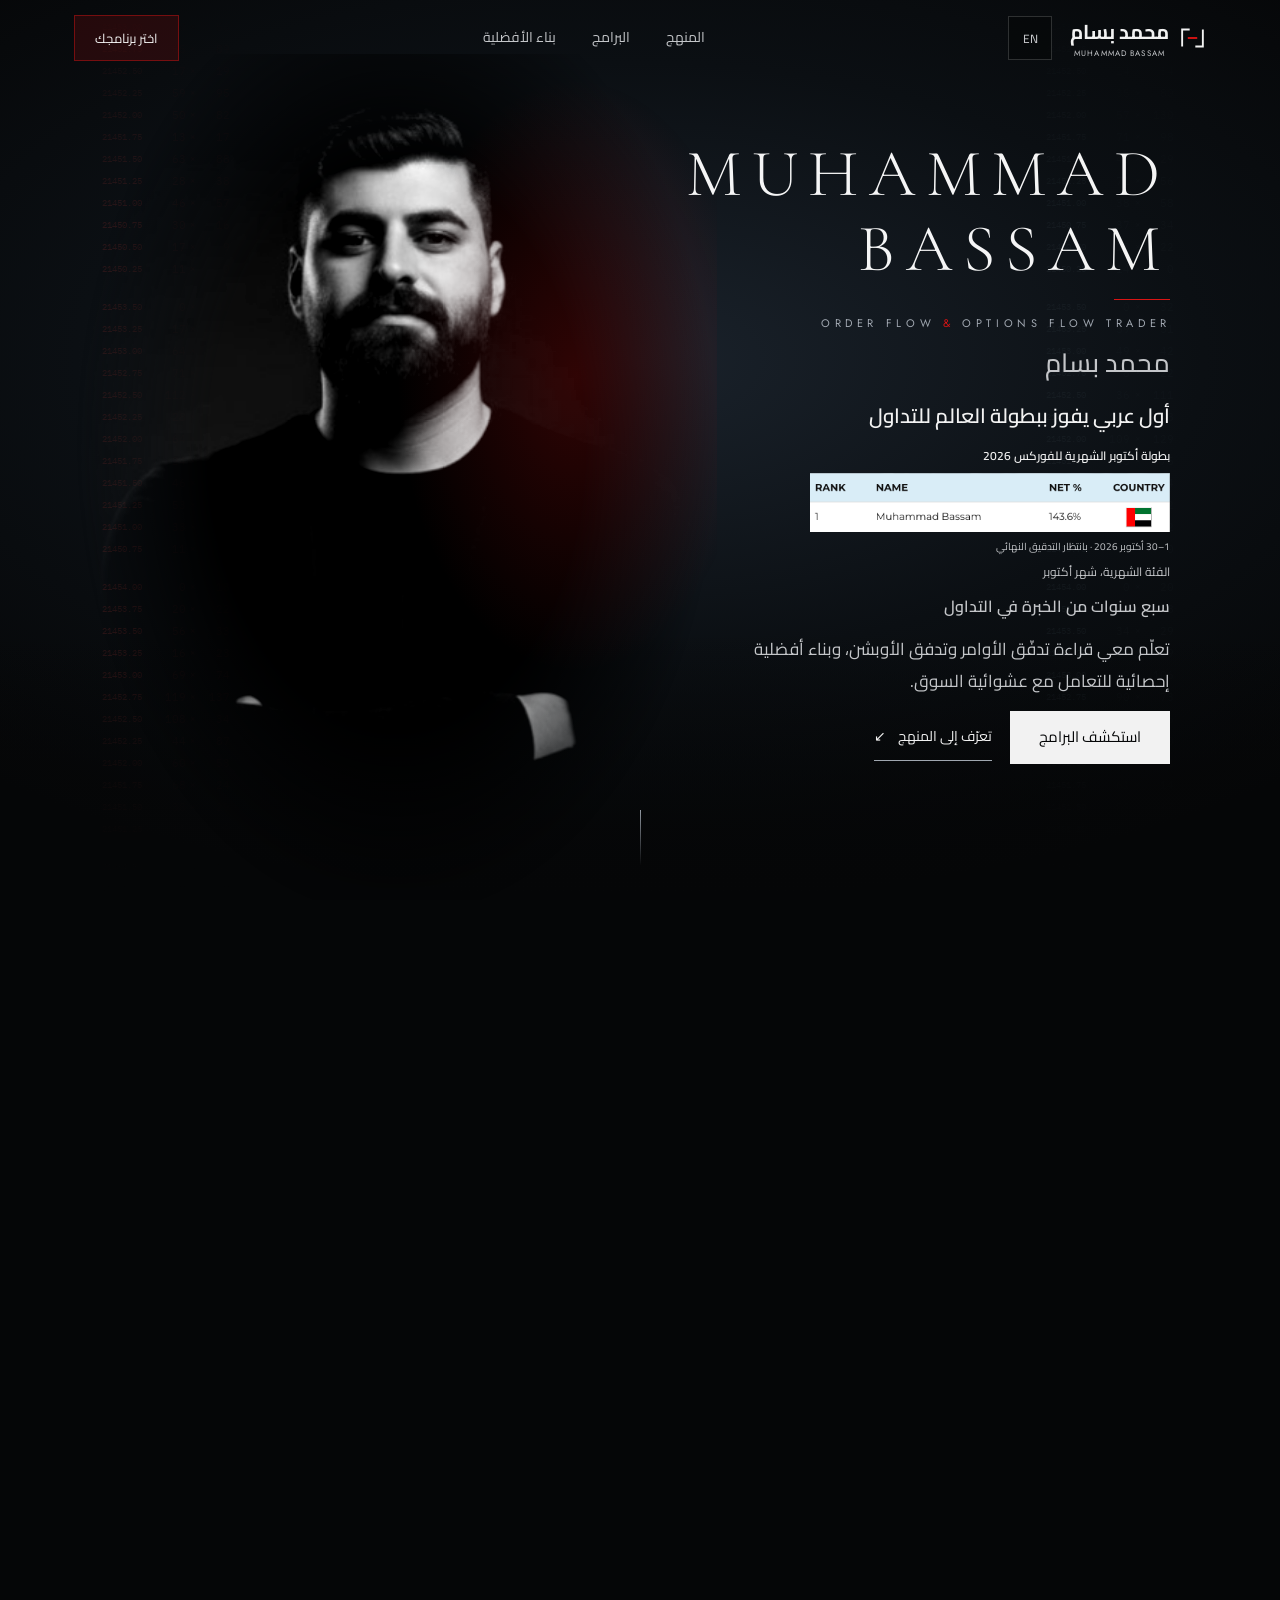
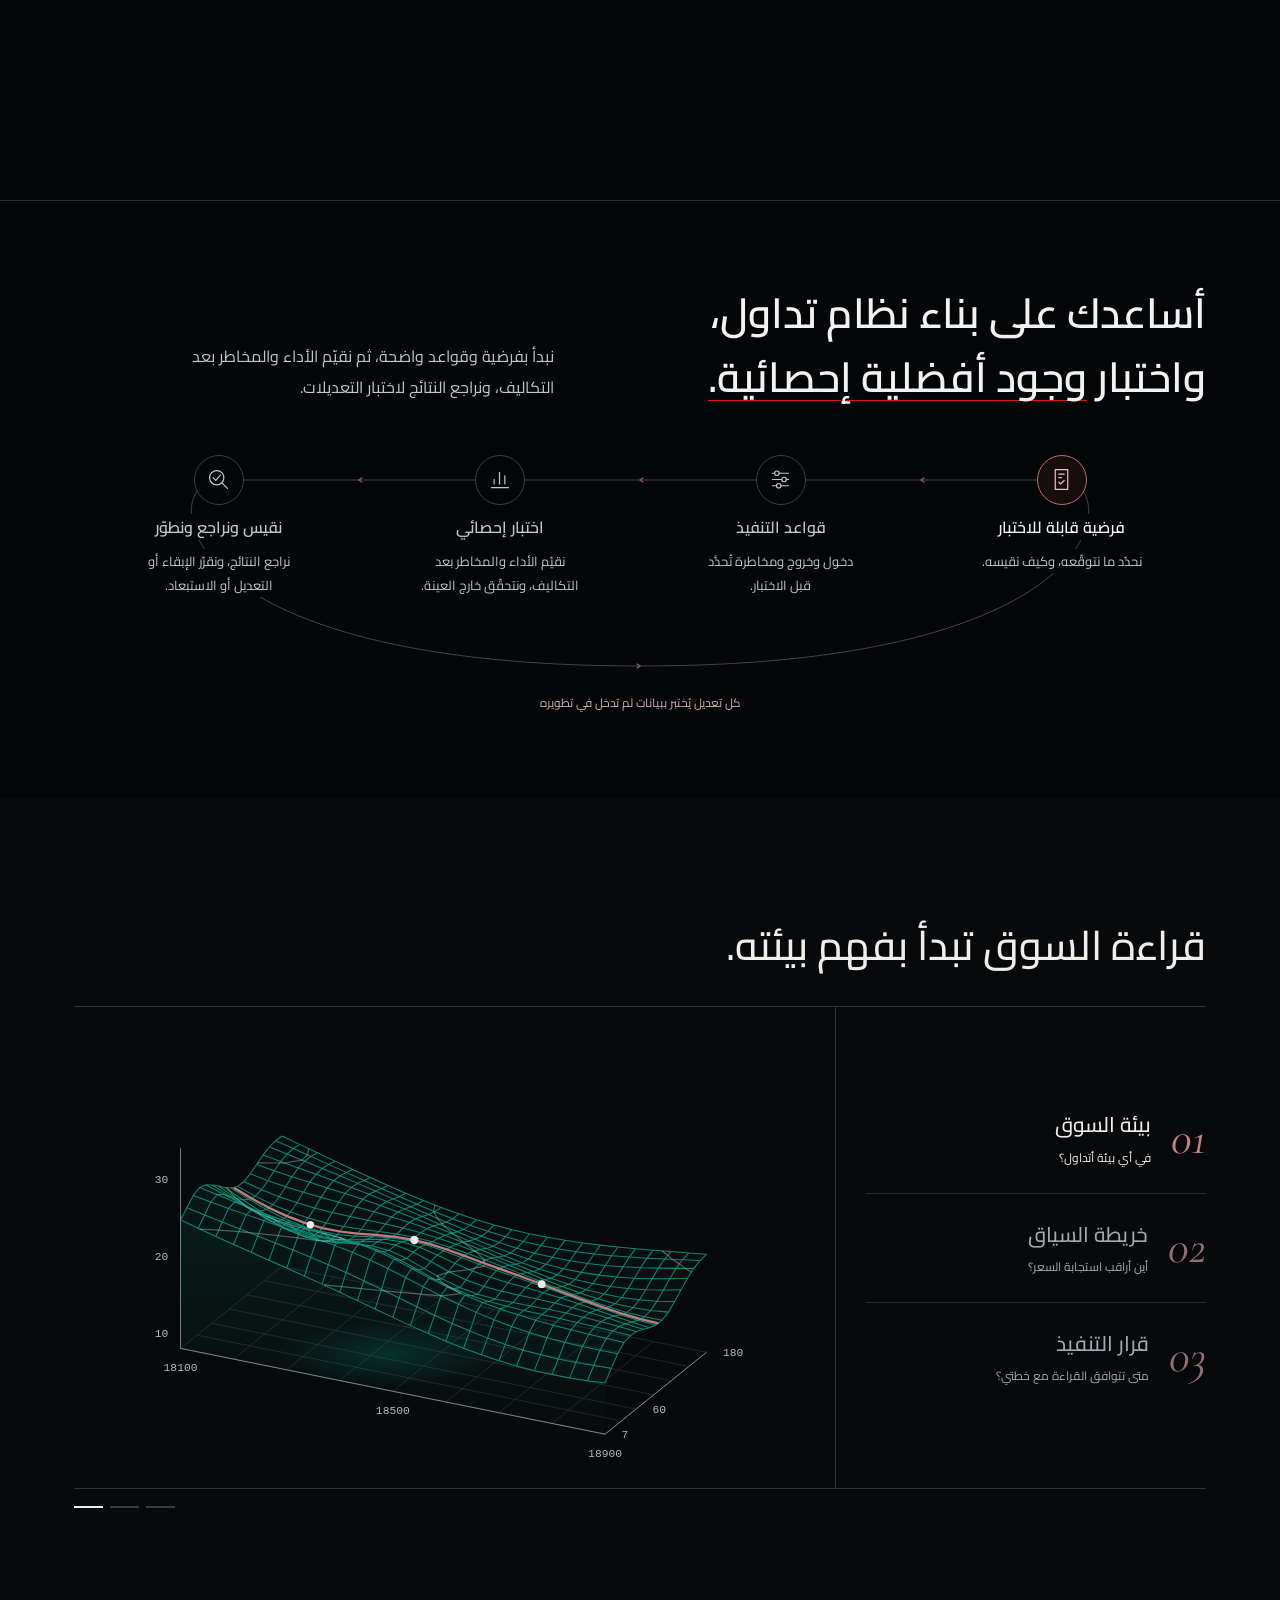
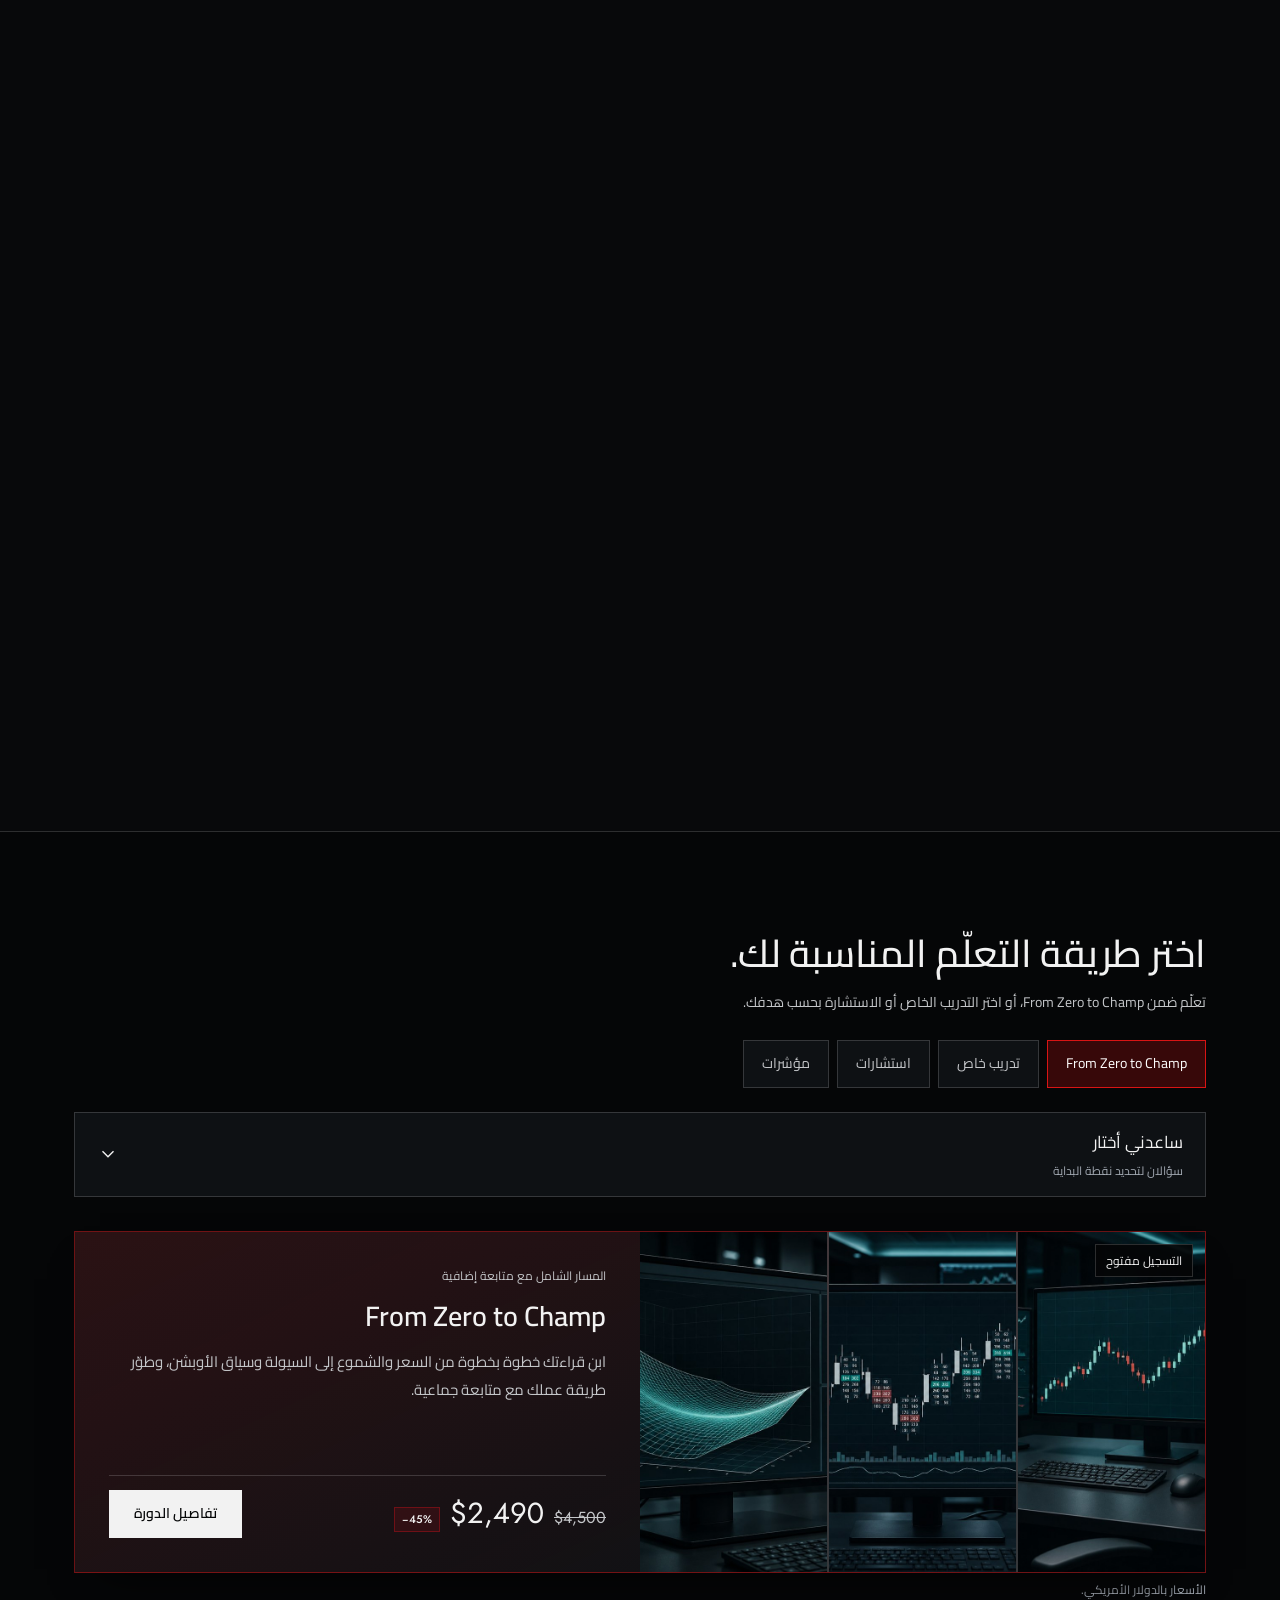
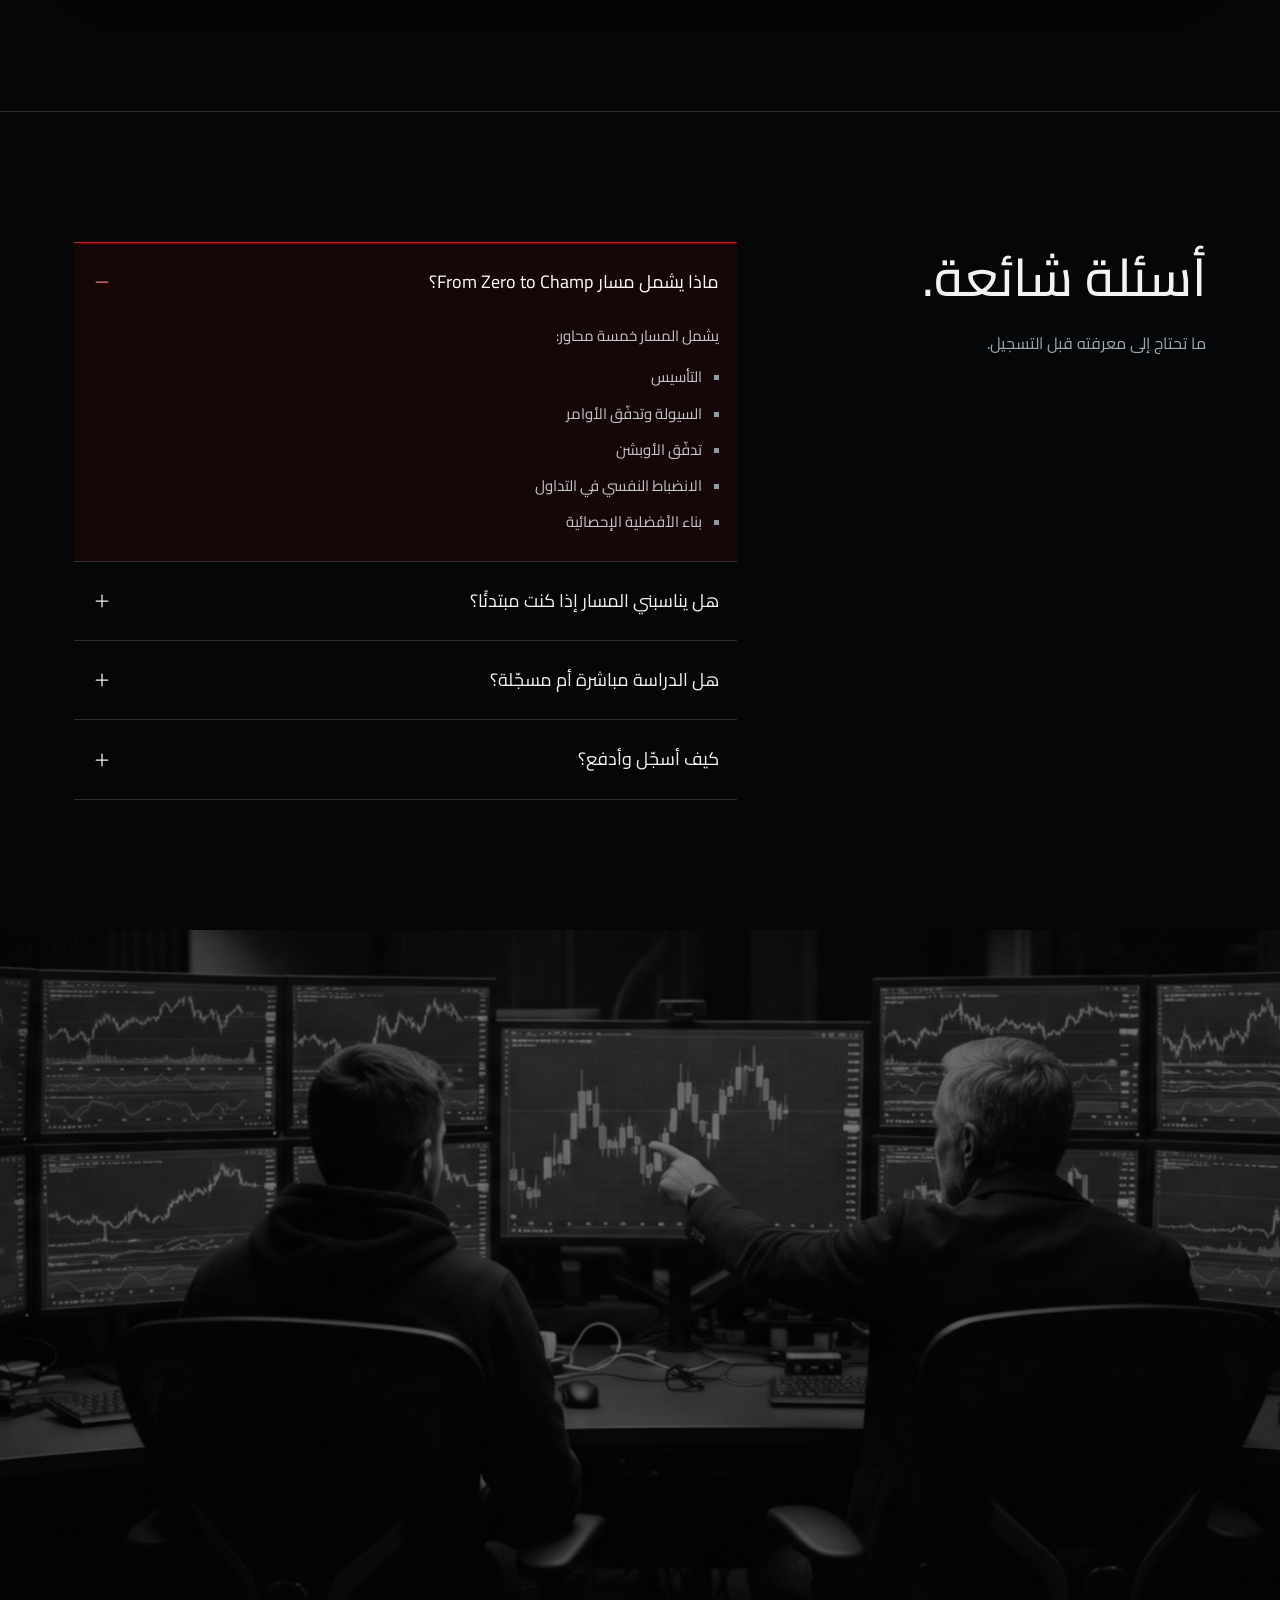
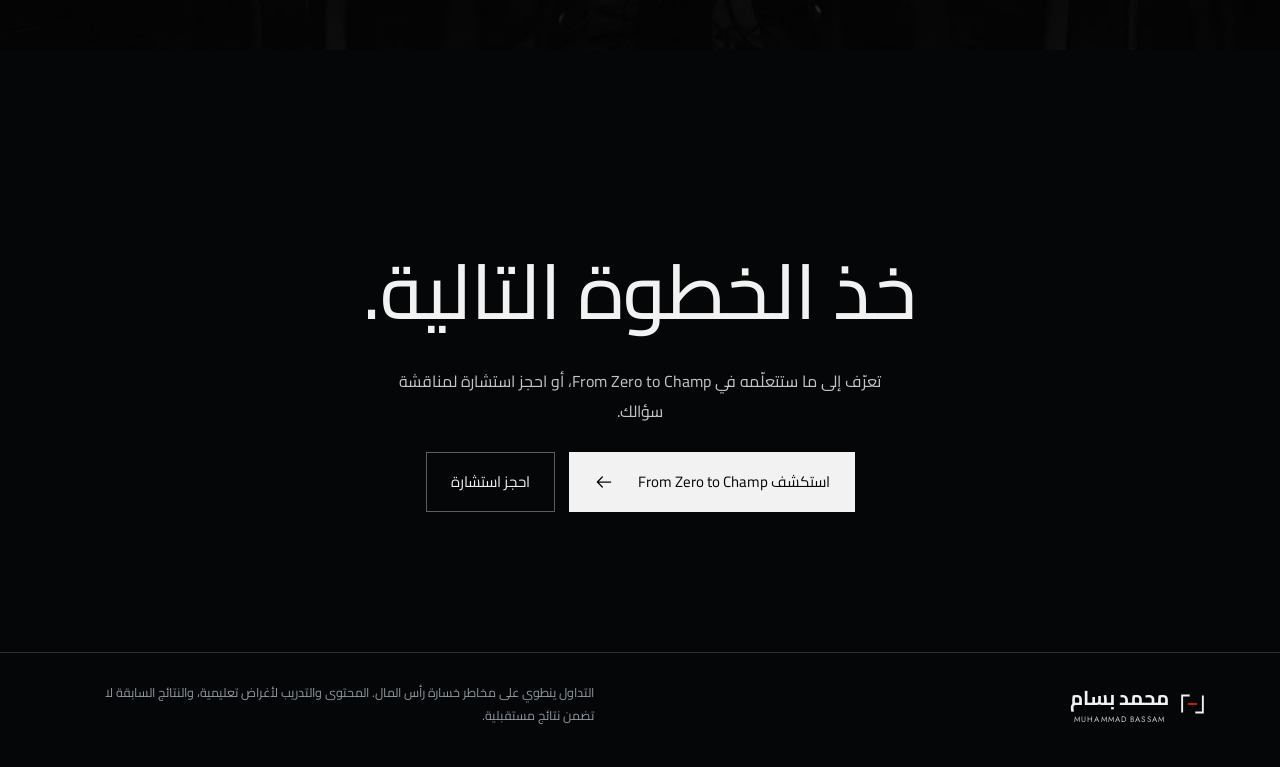
==== index.html @ a2735159 "Consultation booking: pick a slot on the site, then pay - book.html/js/css: day and time picker (Dub" ====
<!doctype html>
<html lang="ar" dir="rtl">
<head>
<meta charset="utf-8"><meta name="viewport" content="width=device-width, initial-scale=1">
<title>محمد بسام | قراءة تدفّق الأوامر والأوبشن</title>
<meta name="description" content="تعرّف إلى منهج محمد بسام ومسار From Zero to Champ، واستكشف التدريب الخاص والاستشارات وأدوات التداول القادمة.">
<meta name="robots" content="noindex, nofollow">
<meta name="theme-color" content="#050607">
<link rel="preconnect" href="https://fonts.googleapis.com"><link rel="preconnect" href="https://fonts.gstatic.com" crossorigin>
<link href="https://fonts.googleapis.com/css2?family=Cormorant+Garamond:wght@300;400;500&family=Jost:wght@200;300;400;500&family=Cairo:wght@300;400;500;600;700&family=IBM+Plex+Mono:wght@400&display=swap" rel="stylesheet">
<link rel="stylesheet" href="style.css">
<link rel="stylesheet" href="motion.css">
<link rel="stylesheet" href="edge.css">
<link rel="stylesheet" href="market-section.css">
<link rel="stylesheet" href="courses.css">
<link rel="stylesheet" href="learning-guide.css">
<link rel="stylesheet" href="brand.css">
<link rel="stylesheet" href="pay.css">
<link rel="stylesheet" href="accents.css">
</head>
<body class="motion">
<a class="skip-link" href="#main-content">انتقل إلى المحتوى</a>

<div class="progress-bar" aria-hidden="true"><i data-progress-bar></i></div>

<nav id="nav" aria-label="التنقل الرئيسي"><div class="w">
  <div class="brand-group"><a href="index.html" class="lat" data-brand-name title="الصفحة الرئيسية">محمد بسام</a><button type="button" class="language-toggle" data-language-toggle translate="no" lang="en" aria-label="Switch to English">EN</button></div>
  <button class="nav-toggle" type="button" data-nav-toggle aria-expanded="false" aria-controls="site-links">القائمة</button>
  <div class="links" id="site-links" data-nav-links><a href="#reads">المنهج</a><a href="#programs">البرامج</a><a href="#edge">بناء الأفضلية</a></div>
  <a href="#programs" class="apply-link">اختر برنامجك</a>
</div></nav>

<!-- 1 · Hero: pinned; the name opens up and hands over to the statement -->
<div class="pin pin-hero" data-pin="hero" data-site-section="hero">
  <header class="hero">
    <div class="tape l" aria-hidden="true"><div data-tape="red"></div></div>
    <div class="tape r" aria-hidden="true"><div data-tape="grey"></div></div>
    <div class="hero-portrait" data-hero-portrait aria-hidden="true"><img src="assets/img/bassam.jpg" data-portrait width="540" height="588" fetchpriority="high" alt=""></div>
    <div class="hero-in" data-hero-in>
      <h1 class="lat" data-hero-name data-name-en>Muhammad <br>Bassam</h1>
      <span class="rule" data-hero-rule></span>
      <span class="lab" data-hero-fade>Order Flow <em>&amp;</em> Options Flow Trader</span>
      <span class="ar-name" data-hero-fade data-name>محمد بسام</span>
      <p class="hero-claim" data-hero-fade>أول عربي يفوز ببطولة العالم للتداول</p>
      <figure class="hero-result" data-hero-fade>
        <a data-award-proof href="https://www.worldcupchampionships.com/world-cup-trading-championship-standings" target="_blank" rel="noopener noreferrer" aria-label="عرض نتيجة بطولة أكتوبر على الموقع الرسمي">
          <span class="hero-result-title">بطولة أكتوبر الشهرية للفوركس 2026</span>
          <span class="hero-result-table"><img src="assets/img/ranking.png" width="1110" height="390" alt="نتيجة محمد بسام في بطولة أكتوبر الشهرية للفوركس 2026"></span>
          <span class="hero-result-date" data-award-caption>1–30 أكتوبر 2026 · بانتظار التدقيق النهائي</span>
        </a>
        <figcaption>الفئة الشهرية، شهر أكتوبر</figcaption>
      </figure>
      <p class="hero-experience" data-hero-fade>سبع سنوات من الخبرة في التداول</p>
      <p class="hero-copy" data-hero-fade>تعلّم معي قراءة تدفّق الأوامر وتدفق الأوبشن، وبناء أفضلية إحصائية للتعامل مع عشوائية السوق.</p>
      <div class="hero-actions" data-hero-fade><a class="b-solid" href="#programs">استكشف البرامج</a><a class="text-link" href="#edge">تعرّف إلى المنهج <span aria-hidden="true">↙</span></a></div>
    </div>
    <p class="hero-say" data-hero-say aria-hidden="true"><span class="say-in"><span class="say-lead">اقرأ ما وراء</span><span class="say-focus">حركة السعر.</span></span></p>
    <span class="scroll"></span>
  </header>
</div>

<main id="main-content" tabindex="-1">
  <!-- Edge-building process. Copy reviewed against CFA Institute, Bailey et al., and CME Group on 2026-11-04. -->
  <section id="edge" data-site-section="edge" class="edge-section" data-edge aria-labelledby="edge-title">
    <div class="w">
<div class="edge-heading">
        <h2 id="edge-title">أساعدك على بناء نظام تداول، واختبار <em>وجود أفضلية إحصائية.</em></h2>
        <p>نبدأ بفرضية وقواعد واضحة، ثم نقيّم الأداء والمخاطر بعد التكاليف، ونراجع النتائج لاختبار التعديلات.</p>
      </div>
      <section class="edge-process" aria-label="حلقة بناء الأفضلية" id="edge-process">
        <div class="edge-loop" data-edge-loop>
          <svg class="edge-routes" data-edge-routes aria-hidden="true">
            <path class="edge-track" data-edge-path="0"/><path class="edge-track" data-edge-path="1"/><path class="edge-track" data-edge-path="2"/><path class="edge-track" data-edge-path="3"/>
            <path class="edge-arrow" data-edge-arrow="0"/><path class="edge-arrow" data-edge-arrow="1"/><path class="edge-arrow" data-edge-arrow="2"/><path class="edge-arrow" data-edge-arrow="3"/>
            <path class="edge-trail edge-moving" data-edge-trail/><circle class="edge-packet edge-moving" data-edge-packet r="2.5"/>
          </svg>
          <div class="edge-nodes">
            <button class="edge-node" type="button" data-edge-stage="0" aria-pressed="true"><span class="edge-symbol"><svg viewBox="0 0 28 28" aria-hidden="true"><path d="M7 3h14v22H7zM11 8h6M11 12h3M11 17l2 2 4-4"/></svg></span><span class="edge-node-label">فرضية قابلة للاختبار</span><span class="edge-node-description" data-edge-description>نحدّد ما نتوقّعه، وكيف نقيسه.</span></button>
            <button class="edge-node" type="button" data-edge-stage="1" aria-pressed="false"><span class="edge-symbol"><svg viewBox="0 0 28 28" aria-hidden="true"><path d="M5 7h18M5 14h18M5 21h18"/><circle cx="10" cy="7" r="2.5" fill="var(--bg)"/><circle cx="18" cy="14" r="2.5" fill="var(--bg)"/><circle cx="12" cy="21" r="2.5" fill="var(--bg)"/></svg></span><span class="edge-node-label">قواعد التنفيذ</span><span class="edge-node-description" data-edge-description>دخول وخروج ومخاطرة تُحدَّد قبل الاختبار.</span></button>
            <button class="edge-node" type="button" data-edge-stage="2" aria-pressed="false"><span class="edge-symbol"><svg viewBox="0 0 28 28" aria-hidden="true"><path d="M5 23h19M8 19v-5m6 5V6m6 13V10"/></svg></span><span class="edge-node-label">اختبار إحصائي</span><span class="edge-node-description" data-edge-description>نقيّم الأداء والمخاطر بعد التكاليف، ونتحقّق خارج العينة.</span></button>
            <button class="edge-node" type="button" data-edge-stage="3" aria-pressed="false"><span class="edge-symbol"><svg viewBox="0 0 28 28" aria-hidden="true"><circle cx="12" cy="12" r="8"/><path d="m18 18 6 6M8 12l3 3 5-6"/></svg></span><span class="edge-node-label">نقيس ونراجع ونطوّر</span><span class="edge-node-description" data-edge-description>نراجع النتائج، ونقرّر الإبقاء أو التعديل أو الاستبعاد.</span></button>
          </div>
          <p class="edge-caption">كل تعديل يُختبر ببيانات لم تدخل في تطويره</p>
        </div>
        <div class="edge-controls">
          <p class="edge-detail" data-edge-detail aria-live="off"><span data-edge-detail-stage="0">نحدّد الفرضية ومقياس النتيجة قبل اختبار النظام.</span><span data-edge-detail-stage="1" hidden>نحدّد قواعد الدخول والخروج والمخاطرة وافتراضات التنفيذ قبل قياس الأداء.</span><span data-edge-detail-stage="2" hidden>نقدّر الأداء والمخاطر وعدم اليقين بعد تكاليف التنفيذ، ونختبر على بيانات لم تُستخدم في تطوير النظام، مع مراعاة تعدد التجارب.</span><span data-edge-detail-stage="3" hidden>نوثّق النتائج والتجارب، ونقرّر الإبقاء أو التعديل أو الاستبعاد. كل تعديل يخضع لاختبار جديد على بيانات لم تدخل في تطويره.</span></p>
        </div>
      </section>
    </div>
  </section>

  <!-- Market environment, context and execution. Scroll-driven local visualization. -->
  <section id="reads" data-site-section="reads" class="market-section" data-market-section aria-labelledby="market-title">
  <div class="market-pin" data-market-pin>
    <div class="w market-inner">
      <div class="market-heading">
        <h2 id="market-title">قراءة السوق تبدأ بفهم بيئته.</h2>
      </div>
      <div class="market-experience">
        <div class="market-steps" role="group" aria-label="اختر المرحلة">
          <button class="market-step" data-market-step="0" type="button" aria-pressed="true" aria-controls="market-panel-0">
            <span class="market-number" aria-hidden="true">01</span>
            <span class="market-step-copy">
              <span class="market-step-title">بيئة السوق</span>
              <span class="market-question">في أي بيئة أتداول؟</span>
            </span>
          </button>
          <button class="market-step" data-market-step="1" type="button" aria-pressed="false" aria-controls="market-panel-1">
            <span class="market-number" aria-hidden="true">02</span>
            <span class="market-step-copy">
              <span class="market-step-title">خريطة السياق</span>
              <span class="market-question">أين أراقب استجابة السعر؟</span>
            </span>
          </button>
          <button class="market-step" data-market-step="2" type="button" aria-pressed="false" aria-controls="market-panel-2">
            <span class="market-number" aria-hidden="true">03</span>
            <span class="market-step-copy">
              <span class="market-step-title">قرار التنفيذ</span>
              <span class="market-question">متى تتوافق القراءة مع خطتي؟</span>
            </span>
          </button>
        </div>
        <div class="market-visual-column">
          <div class="market-stage">
            <section class="market-panel" data-market-panel="0" id="market-panel-0" aria-hidden="false" aria-labelledby="market-panel-title-0">
              <h3 class="market-panel-title" id="market-panel-title-0">بيئة السوق</h3>
              <div class="market-graphic" role="img" aria-label="تصوّر متحرك لسطح التقلب الضمني، ببيانات افتراضية"></div>
            </section>
            <section class="market-panel" data-market-panel="1" id="market-panel-1" aria-hidden="true" aria-labelledby="market-panel-title-1">
              <h3 class="market-panel-title" id="market-panel-title-1">خريطة السياق</h3>
              <div class="market-graphic" role="img" aria-label="خريطة افتراضية لمستويات السعر وسيناريوهات حركته"></div>
            </section>
            <section class="market-panel" data-market-panel="2" id="market-panel-2" aria-hidden="true" aria-labelledby="market-panel-title-2">
              <h3 class="market-panel-title" id="market-panel-title-2">قرار التنفيذ</h3>
              <div class="market-graphic" role="img" aria-label="تصوّر افتراضي لتدفق الصفقات وتوزيع حجم التداول داخل شموع الفوتبرنت"></div>
            </section>
          </div>
        </div>
      </div>
      <div class="market-scene-footer">
        <div class="market-progress" aria-hidden="true">
          <span data-market-progress aria-current="true"></span>
          <span data-market-progress></span>
          <span data-market-progress></span>
        </div>
      </div>
    </div>
  </div>
</section>

  <!-- Programme categories with photograph-led course and bundle cards. -->
  <section id="programs" data-site-section="programs" class="course-programs" data-program-layout="cards">
    <div class="progs-stage">
      <div class="progs-top w">
        <div><h2>اختر طريقة التعلّم المناسبة لك.</h2><p class="programs-intro" data-programs-intro>تعلّم ضمن From Zero to Champ، أو اختر التدريب الخاص أو الاستشارة بحسب هدفك.</p></div>
        <div class="program-jump" role="group" aria-label="انتقل إلى برنامج"><button type="button" data-program-tab="group" aria-pressed="true">From Zero to Champ</button><button type="button" data-program-tab="private" aria-pressed="false">تدريب خاص</button><button type="button" data-program-tab="consult" aria-pressed="false">استشارات</button><button type="button" data-program-tab="indicator" aria-pressed="false">مؤشرات</button></div>
<details class="learning-guide" data-learning-guide>
  <summary>
    <span>ساعدني أختار<small>سؤالان لتحديد نقطة البداية</small></span>
    <svg viewBox="0 0 24 24" aria-hidden="true"><path d="m6 9 6 6 6-6"/></svg>
  </summary>
  <form class="learning-guide-form" novalidate>
    <fieldset data-guide-question>
      <legend tabindex="-1">أين أنت الآن في التداول؟</legend>
      <div class="guide-options guide-experience">
        <label><input type="radio" name="guide-experience" value="new"><span>أبدأ من الصفر</span></label>
        <label><input type="radio" name="guide-experience" value="basic"><span>أعرف الأساسيات</span></label>
        <label><input type="radio" name="guide-experience" value="experienced"><span>لدي خبرة في التطبيق</span></label>
      </div>
    </fieldset>
    <fieldset data-guide-question hidden>
      <legend tabindex="-1">ما الذي تريد العمل عليه؟</legend>
      <div class="guide-options">
        <label><input type="radio" name="guide-goal" value="foundations"><span>أرتّب أساسياتي</span></label>
        <label><input type="radio" name="guide-goal" value="orderflow"><span>أقرأ السيولة وتدفّق الأوامر</span></label>
        <label><input type="radio" name="guide-goal" value="options"><span>أفهم تدفّق الأوبشن</span></label>
        <label><input type="radio" name="guide-goal" value="quant"><span>أختبر نظامًا وأطوّر أتمتته</span></label>
        <label><input type="radio" name="guide-goal" value="private"><span>أتعلّم بشكل فردي</span></label>
        <label><input type="radio" name="guide-goal" value="consult"><span>أناقش سؤالًا محدّدًا</span></label>
      </div>
    </fieldset>
    <section class="guide-result" data-guide-result hidden aria-live="polite">
      <p>نقطة البداية المقترحة لك</p>
      <h3 data-guide-title tabindex="-1"></h3>
      <p data-guide-reason></p>
      <small>اقتراح مبدئي مبني على إجاباتك. راجع المحتوى والمتطلبات قبل التسجيل.</small>
      <button type="button" class="b-solid" data-guide-open>استكشف هذا الخيار</button>
    </section>
    <div class="guide-controls">
      <button type="button" class="b-ghost" data-guide-back hidden>رجوع</button>
      <button type="submit" class="b-solid" data-guide-next disabled>متابعة</button>
    </div>
  </form>
</details>

      </div>
      <div class="progs-deck">
      <p data-no-offers hidden>لا توجد برامج متاحة للتسجيل حاليًا.</p>
      <article class="prog prog-group on" data-program-panel="group">
        <div class="prog-copy">
          <div class="course-catalog" data-course-catalog>
            <div data-course-browse>
              <h3 data-course-heading>From Zero to Champ</h3>
              <p class="course-intro" data-course-intro>تعلّم مباشر مع محتوى مسجّل. دفعات تُفتح كل ثلاثة أشهر تقريبًا.</p>
              <div class="course-tabs" hidden role="group" aria-label="تصفّح الدورات والباقات">
                <button type="button" data-course-type="course" aria-pressed="false">الدورات</button>
                <button type="button" data-course-type="bundle" aria-pressed="true">الباقات</button>
              </div>
              <div class="course-list" data-course-list data-course-type="bundle" data-count="1">


<article class="course-card">
  <div class="course-cover course-card-image" style="--cover-count:3"><img src="assets/img/courses-foundations.jpg" alt="" width="1200" height="800" loading="lazy"><img src="assets/img/courses-order-flow.jpg" alt="" width="1200" height="800" loading="lazy"><img src="assets/img/courses-options-flow.jpg" alt="" width="1200" height="800" loading="lazy"><span class="course-availability">التسجيل مفتوح</span></div>
  <div class="course-card-copy"><p class="course-card-level">المسار الشامل مع متابعة إضافية</p><h4>From Zero to Champ</h4><p class="course-card-summary">ابنِ قراءتك خطوة بخطوة من السعر والشموع إلى السيولة وسياق الأوبشن، وطوّر طريقة عملك مع متابعة جماعية.</p>
    <div class="course-card-footer"><div class="course-card-pricing"><s dir="ltr" title="السعر قبل الخصم">$4,500</s><strong dir="ltr">$2,490</strong><span class="course-discount" dir="ltr" title="خصم">−45%</span></div><a href="apply.html?course=champ#group">سجّل الآن</a></div>
  </div>
</article>
</div>
              <p class="course-price-note">الأسعار بالدولار الأمريكي.</p>
            </div>

          </div>
        </div>
      </article>
      <article class="prog on service-panel" data-program-panel="private" hidden>
        <div class="prog-img service-image"><i style="background-image:url(assets/img/private-training-v1.jpg)"></i></div>
        <div class="prog-copy">
          <h3>تدريب خاص</h3>
          <p class="service-lead">طوّر قراءتك للسوق وطريقتك في التنفيذ.</p>
          <p>نبدأ من مستواك وأمثلتك، ونحدّد ما تحتاجه في فهم السوق أو تنفيذ خطتك. تتعلّم المنهج بشكل فردي، وتراجع معي قراراتك وقواعدك وما تواجهه أثناء التطبيق.</p>
          <h4 class="service-subheading">ماذا تطوّر معي؟</h4>
          <ul><li>تربط قراءة السوق بسبب واضح للدخول أو الانتظار</li><li>تصوغ شروط الدخول والخروج وإلغاء الفكرة قبل التنفيذ</li><li>تراجع قراراتك لتحدّد ما يحتاج إلى تطوير في القراءة أو القواعد أو الالتزام</li><li>تضع أولويات للتدرّب عليها، وتراجع تقدّمك من خلال تطبيقك</li></ul>
          <div class="service-fit"><h4>يناسبك إذا</h4><p>تريد شرحًا يناسب مستواك، أو مراجعة مفصّلة لطريقتك الحالية، مع وقت مخصّص لأسئلتك وأمثلتك.</p></div>
          <div class="service-availability private-schedule">
            <div class="private-schedule-heading"><span class="private-booked-mark" aria-hidden="true">✓</span><strong data-private-status>مواعيد هذا الشهر مكتملة</strong></div>
            <p data-private-note>اختر من الأشهر القادمة لننسّق موعدك معك.</p>
            <div class="private-months" data-private-months role="group" aria-label="اختر شهر التدريب"></div>
            <p class="private-selection" data-private-selection aria-live="polite" hidden><span>الشهر المطلوب:</span> <b data-private-selected-month translate="no"></b></p>
          </div>
          <div class="prog-foot">
            <div class="prog-price"><span>سعر التدريب</span><div class="course-offer-line"><s dir="ltr" data-private-original>$10,000</s><span class="course-discount" data-private-discount>خصم نحو 20%</span></div><b dir="ltr" data-price="private">$7,990</b></div>
            <a class="prog-cta" data-private-apply href="apply.html#private"><span data-private-action>نسّق موعدًا قادمًا</span><span aria-hidden="true">←</span></a>
            </div>
          <p class="service-terms">ننسّق محاور التدريب وعدد الجلسات ومدتها ونطاق المتابعة قبل تأكيد الموعد.</p>
        </div>
      </article>
      <article class="prog on service-panel" data-program-panel="consult" hidden>
        <div class="prog-img service-image"><i style="background-image:url(assets/img/consult-review.jpg)"></i></div>
        <div class="prog-copy">
          <h3>استشارات</h3>
          <p class="service-lead">جهّز سؤالك، ولنناقشه معًا.</p>
          <p class="consult-duration"><span aria-hidden="true">◷</span> <span>مدة الاستشارة 90 دقيقة</span></p>
          <p>احجز جلسة خاصة لطرح سؤالك أو مناقشة الموضوع الذي يشغلك في التداول. نخصّص الوقت لما تريد فهمه، ونراجع معًا ما لديك من أفكار أو أمثلة.</p>
          <div class="service-fit"><h4>قبل الجلسة</h4><p>حدّد ما تريد مناقشته، وجهّز سؤالك وأي مثال أو ملاحظات تساعد على توضيحه.</p></div>
          <div class="service-fit"><h4>ماذا يحدث بعد الدفع؟</h4><p>تختار موعدك أولًا، ثم تدفع بعملة USDT وترفع صورة الإيصال. يتحقّق الفريق من التحويل ويؤكّد لك الموعد.</p></div>
          <div class="prog-foot">
            <div class="prog-price"><span>السعر</span><b data-price="consult"></b></div>
            <a class="pay-button pay-button-main" data-pay-link data-pay-offer="consult" data-pay-target="book" href="book.html"><span class="pay-coin" aria-hidden="true"></span><span>احجز موعدك وادفع (USDT)</span></a>
          </div>
          <p class="service-terms">ينسّق الفريق معك الموعد وما يلزم تحضيره قبل الجلسة.</p>
        </div>
      </article>
      <article class="prog on service-panel" data-program-panel="indicator" hidden>
        <div class="prog-img service-image"><i style="background-image:url(assets/img/indicator-tools-v1.jpg)"></i></div>
        <div class="prog-copy">
          <h3>مؤشرات وأدوات التداول</h3>
          <p class="service-lead">راقب شروطك، واقرأ البيانات التي تدعم قرارك.</p>
          <p>مؤشرات لعرض إشارات نماذج التداول، وقراءة الأوبشن فلو، وتنظيم متابعة السوق. اختر النوع الذي يهمّك لتصلك تفاصيل الإطلاق.</p>
          <div class="consult-focus" role="group" aria-label="اختر نوع الأداة"><button type="button" data-indicator-type="signals" aria-pressed="true">إشارات مبنية على قواعد</button>
<button type="button" data-indicator-type="options" aria-pressed="false">أدوات الأوبشن فلو</button>
<button type="button" data-indicator-type="context" aria-pressed="false">أدوات قراءة السوق</button></div>
          <p class="consult-preview" data-indicator-preview aria-live="polite">راقب نماذج تداول بقواعد محدّدة للتفعيل وإلغاء الفكرة، واربط الإشارات بخطتك ومخاطرتك قبل التنفيذ.</p>
          <div class="service-fit"><h4>قبل اختيار الأداة</h4><p>نوضّح لكل أداة وظيفتها، والمنصة المتوافقة، والبيانات المطلوبة، وشروط استخدام إشاراتها.</p></div>
          <div class="prog-foot">
            <div class="prog-price"><span>الإتاحة</span><b>قريبًا</b></div>
            <a class="prog-cta" data-indicator-apply href="apply.html?tool=signals#indicator">سجّل اهتمامك بالأدوات<span aria-hidden="true">←</span></a>
          </div>
          <p class="service-terms">سجّل اهتمامك لتصلك تفاصيل الإتاحة ومتطلبات الاستخدام عند الإطلاق.</p>
        </div>
      </article>
      </div>
    </div>
  </section>

  <!-- 7 · Common questions before choosing the course -->
  <section class="sec faq-sec" id="faq" data-site-section="rules" aria-labelledby="faq-heading"><div class="w faq-layout">
    <div class="faq-heading"><h2 id="faq-heading">أسئلة شائعة.</h2><p>ما تحتاج إلى معرفته قبل التسجيل.</p></div>
    <div class="faq-list">
      <details class="faq-item" open>
        <summary><span>ماذا يشمل مسار From Zero to Champ؟</span><svg class="faq-icon" viewBox="0 0 24 24" aria-hidden="true" focusable="false"><path d="M5 12H19"/><path class="faq-plus" d="M12 5V19"/></svg></summary>
        <div class="faq-answer"><p>يشمل المسار خمسة محاور:</p>
          <ul><li>التأسيس</li><li>السيولة وتدفّق الأوامر</li><li>تدفّق الأوبشن</li><li>الانضباط النفسي في التداول</li><li>بناء الأفضلية الإحصائية</li></ul></div>
      </details>
      <details class="faq-item">
        <summary><span>هل يناسبني المسار إذا كنت مبتدئًا؟</span><svg class="faq-icon" viewBox="0 0 24 24" aria-hidden="true" focusable="false"><path d="M5 12H19"/><path class="faq-plus" d="M12 5V19"/></svg></summary>
        <div class="faq-answer"><p>نعم. يبدأ المسار بالتأسيس وفهم بنية السوق وقراءة الشموع، ثم يتدرّج إلى السيولة وتدفّق الأوامر والأوبشن.</p></div>
      </details>
      <details class="faq-item">
        <summary><span>هل الدراسة مباشرة أم مسجّلة؟</span><svg class="faq-icon" viewBox="0 0 24 24" aria-hidden="true" focusable="false"><path d="M5 12H19"/><path class="faq-plus" d="M12 5V19"/></svg></summary>
        <div class="faq-answer"><p>تجمع الدراسة بين لقاءات مباشرة ومحتوى مسجّل، مع متابعة جماعية.</p></div>
      </details>
      <details class="faq-item">
        <summary><span>كيف أسجّل وأدفع؟</span><svg class="faq-icon" viewBox="0 0 24 24" aria-hidden="true" focusable="false"><path d="M5 12H19"/><path class="faq-plus" d="M12 5V19"/></svg></summary>
        <div class="faq-answer"><p>افتح صفحة المسار واقرأ محتواه، ثم ادفع بعملة USDT على شبكة TRC20 وارفع صورة الإيصال. يتحقّق الفريق من التحويل ويتواصل معك لتأكيد تسجيلك.</p></div>
      </details>
    </div>
  </div></section>

  <!-- 8 · Photo band: zooms out as it passes -->
  <div class="band-m" data-band aria-hidden="true"><i></i></div>

  <!-- 9 · End -->
  <section class="end w" data-end data-site-section="contact">
    <span class="rule" data-end-rule></span>
    <h2 class="words">خذ الخطوة التالية.</h2>
    <p class="up">تعرّف إلى ما ستتعلّمه في From Zero to Champ، أو احجز استشارة لمناقشة سؤالك.</p>
    <div class="end-actions up">
      <a href="course.html?course=champ&amp;lang=ar" class="end-primary"><span>استكشف From Zero to Champ</span><svg viewBox="0 0 24 24" aria-hidden="true" focusable="false"><path d="M20 12H4M10 6L4 12L10 18"/></svg></a>
      <a href="book.html?lang=ar" class="end-secondary">احجز استشارة</a>
    </div>
  </section>
</main>

<footer><div class="w">
  <span class="lat" data-name-en>Muhammad Bassam</span>
  <div class="contact-links" data-contact-list hidden></div>
  <p>التداول ينطوي على مخاطر خسارة رأس المال. المحتوى والتدريب لأغراض تعليمية، والنتائج السابقة لا تضمن نتائج مستقبلية.</p>
</div></footer>

<script src="config.js"></script>
<script src="site-visibility.js"></script>
<script src="visibility.js"></script>
<script src="app.js"></script>
<script src="pay.js"></script>
<script src="translations.js"></script>
<script src="i18n.js"></script>
<script src="learning-guide.js"></script>
<script src="motion.js"></script>
<script src="edge.js"></script>
<script src="market-surface-motion.js"></script>
<script src="market-strike-motion.js"></script>
<script src="footprint-visual.js"></script>
<script src="market-footprint-motion.js"></script>
<script src="market-section.js"></script>
<script src="brand.js"></script>
</body>
</html>
---- style.css ----
/* Shared site foundation: near-black surfaces, Cormorant headings and Jost labels. */

:root {
  --bg:#050607; --bg2:#0a0c0e; --ink:#f2f2f2; --ink2:#c4c6c9; --mid:#a0a7b0; --dim:#9299a2;
  --line:rgba(255,255,255,.16); --red:#d91414; --red-text:#ff7373; --tape-green:#079a7f;
}
* { box-sizing:border-box; margin:0; padding:0; }
html { scroll-behavior:smooth; }
html { scroll-padding-top:100px; scrollbar-color:#626870 var(--bg); }
body { background:var(--bg); color:var(--ink); font-family:"Cairo",sans-serif; font-weight:400; line-height:1.85; -webkit-font-smoothing:antialiased; overflow-x:hidden; }
a { color:inherit; text-decoration:none; }
button, input, select, textarea { font:inherit; }
button, a { -webkit-tap-highlight-color:transparent; }
:focus-visible { outline:2px solid var(--ink); outline-offset:5px; }
::selection { color:var(--ink); background:#8e171e; }
input, textarea { caret-color:var(--red-text); }
section[id], article[id] { scroll-margin-top:100px; }
.skip-link { position:fixed; top:12px; right:20px; z-index:100; padding:10px 20px; color:var(--bg); background:var(--ink); transform:translateY(-160%); }
.skip-link:focus { transform:none; }
 .lat { font-variant-numeric:lining-nums; }

.lat { font-family:"Cormorant Garamond",serif; font-weight:300; letter-spacing:.16em; text-transform:uppercase; direction:ltr; }
.lab { font-family:"Jost",sans-serif; font-size:11px; letter-spacing:.42em; text-transform:uppercase; color:var(--mid); direction:ltr; display:inline-block; }
.lab em { color:var(--red); font-style:normal; }

.rule { display:block; width:56px; height:1px; background:var(--red); }
.w { max-width:1220px; margin:0 auto; padding:0 44px; }

/* Nav */
nav { position:fixed; top:0; inset-inline:0; z-index:10; transition:background .4s, border-color .4s; border-bottom:1px solid transparent; }
nav.solid { background:rgba(5,6,7,.86); backdrop-filter:blur(12px); border-color:var(--line); }
nav .w { display:flex; justify-content:space-between; align-items:center; height:76px; }
nav .lat { font-size:17px; letter-spacing:.3em; }
nav .links { display:flex; gap:36px; font-size:14px; color:var(--ink2); }
nav .links a:hover { color:var(--ink); }
.apply-link { font-family:"Cairo",sans-serif; font-size:13px; border:1px solid rgba(255,255,255,.3); padding:10px 20px; transition:background .3s, border-color .3s; }
.apply-link:hover { border-color:var(--red); color:#fff; }
.brand-group { display:flex; align-items:center; gap:18px; }
.language-toggle { flex:none; min-height:36px; min-width:38px; padding:5px 8px; border:1px solid var(--line); background:rgba(5,6,7,.5); color:var(--ink2); font:500 12px "Cairo",sans-serif; cursor:pointer; }
.language-toggle:hover { color:var(--ink); border-color:var(--tape-green); }
.nav-toggle { display:none; min-height:44px; padding:8px 12px; color:var(--ink); background:transparent; border:1px solid var(--line); cursor:pointer; }
.text-link { display:inline-flex; align-items:center; gap:12px; padding-block:10px; border-bottom:1px solid var(--mid); font-size:14px; }
.text-link:hover { color:var(--red-text); border-color:var(--red-text); }
.contact-links { display:flex; flex-wrap:wrap; gap:8px 20px; font-size:14px; }
.contact-links a { padding-block:10px; text-decoration:underline; text-underline-offset:5px; }

/* Hero */
.hero { position:relative; min-height:100vh; display:grid; place-items:center; text-align:center; overflow:hidden;
  background:radial-gradient(80% 60% at 50% 40%, #1a222b 0%, #0b0f13 55%, var(--bg) 100%); }
.hero::after { content:""; position:absolute; inset:auto 0 0 0; height:30%; background:linear-gradient(0deg,var(--bg),transparent); }
.tape { position:absolute; top:0; bottom:0; width:156px; overflow:hidden; opacity:.55; direction:ltr; pointer-events:none;
  --tape-ink:#7a2a2a; --tape-lit:#e44545; --tape-glow:rgba(217,20,20,.5);
  mask-image:linear-gradient(180deg,transparent,#000 25%,#000 75%,transparent); -webkit-mask-image:linear-gradient(180deg,transparent,#000 25%,#000 75%,transparent); }
.tape.l { left:7%; } .tape.r { right:7%; opacity:.3; }
.tape > div { display:flow-root; font:400 11px/2 "IBM Plex Mono",monospace; font-variant-numeric:tabular-nums; color:var(--tape-ink); animation:tape 26s linear infinite; }
.tape.r { --tape-ink:#3d4a52; --tape-lit:#98a9b6; --tape-glow:rgba(152,169,182,.35); }
.tape.r > div { animation-duration:34s; }
.tape-row { display:grid; grid-template-columns:64px 30px 10px 30px; align-items:center; gap:2px; min-height:22px; }
.tape-row.candle-start { padding-top:16px; }
.tape-price { font-size:9px; opacity:.5; }
.tape-volume { text-align:right; opacity:.2; animation:footprint-pulse var(--pulse-duration) ease-in-out var(--pulse-delay) infinite; }
.tape-ask { --tape-ink:#07584a; --tape-lit:var(--tape-green); --tape-glow:rgba(7,154,127,.75); }
.tape-cross { text-align:center; opacity:.25; font-size:9px; }
.tape-paused > div, .tape-paused .tape-volume { animation-play-state:paused; }
@keyframes tape { from { transform:translateY(0); } to { transform:translateY(-50%); } }
@keyframes footprint-pulse {
  0%, 12%, 72%, 100% { opacity:.18; color:var(--tape-ink); text-shadow:none; }
  30%, 42% { opacity:1; color:var(--tape-lit); text-shadow:0 0 7px var(--tape-glow); }
}
.hero-in { position:relative; z-index:2; display:grid; justify-items:center; gap:26px; padding:0 20px; }
.hero h1 { font-size:clamp(38px,6.4vw,92px); line-height:1.1; color:rgba(255,255,255,.96); }
.hero .ar-name { font:500 26px "Cairo",sans-serif; color:var(--ink2); margin-top:-8px; }

.scroll { position:absolute; bottom:34px; left:50%; width:1px; height:56px; background:linear-gradient(var(--dim),transparent); z-index:2; }

/* Sections */
.sec { padding:130px 0; border-top:1px solid var(--line); }

/* Common questions: native disclosure controls work without JavaScript. */
.faq-layout { display:grid; grid-template-columns:minmax(0,.8fr) minmax(0,1.4fr); gap:90px; align-items:start; }
.faq-heading h2 { font:500 clamp(36px,4.1vw,56px)/1.35 "Cairo",sans-serif; margin-bottom:16px; }
.faq-heading p { color:var(--mid); font-size:16px; }
.faq-list { min-width:0; border-top:1px solid var(--red); }
.faq-item { border-bottom:1px solid var(--line); }
.faq-item summary { display:flex; justify-content:space-between; align-items:center; gap:24px; padding:23px 0; min-height:76px; cursor:pointer; list-style:none; color:var(--ink); font-size:18px; line-height:1.8; }
.faq-item summary::-webkit-details-marker { display:none; }
.faq-item summary:hover { color:var(--ink2); }
.faq-item summary:focus-visible { outline-offset:4px; }
.faq-icon { flex:none; width:20px; height:20px; stroke:currentColor; stroke-width:1.5; stroke-linecap:round; fill:none; }
.faq-plus { transform-origin:center; transition:transform .2s, opacity .2s; }
.faq-item[open] .faq-plus { transform:rotate(90deg); opacity:0; }
.faq-item[open] .faq-icon { color:var(--red-text); }
.faq-answer { padding:0 0 24px; max-width:64ch; color:var(--ink2); font-size:15px; line-height:1.95; }
.faq-answer ul { list-style:none; margin-top:12px; display:grid; gap:7px; }
.faq-answer li { display:flex; align-items:baseline; gap:12px; }
.faq-answer li::before { content:""; width:5px; height:5px; flex:none; background:var(--dim); transform:translateY(-2px); }
html[lang="en"] .faq-heading h2 { font-family:"Jost",sans-serif; }

/* End */
.end { padding:170px 0 140px; text-align:center; display:grid; justify-items:center; gap:26px; }
.end h2 { font:500 clamp(48px,6vw,88px)/1.15 "Cairo",sans-serif; }
.end a { margin-top:14px; font-family:"Cairo",sans-serif; font-size:16px; padding:18px 44px; border:1px solid rgba(255,255,255,.35); transition:background .35s, color .35s; }
.end > p { max-width:520px; color:var(--ink2); }
.end a:hover { background:var(--ink); color:var(--bg); border-color:var(--ink); }
footer { border-top:1px solid var(--line); }
footer .w { display:flex; justify-content:space-between; align-items:center; gap:24px; padding-top:28px; padding-bottom:40px; flex-wrap:wrap; }
footer .lat { font-size:14px; letter-spacing:.3em; color:var(--ink2); }
footer p { color:var(--dim); font-size:12.5px; max-width:520px; }

/* ── Apply page ─────────────────────────────────────────── */
[hidden] { display:none !important; }
.ap { padding-top:150px; padding-bottom:110px; }
.ap-head { display:grid; justify-items:start; gap:16px; margin-bottom:56px; }
.ap-head h1 { font:500 clamp(54px,6vw,84px)/1.1 "Cairo",sans-serif; }
.ap-head p { color:var(--mid); }
.ap-progress { list-style:none; display:grid; grid-template-columns:repeat(3,1fr); border-top:1px solid var(--line); margin-bottom:56px; }
.ap-progress li { position:relative; padding:18px 0 0; display:flex; align-items:baseline; gap:14px; color:var(--dim); font-size:15px; transition:color .4s; }
.ap-progress li::before { content:""; position:absolute; top:-1px; right:0; height:1px; width:0; background:var(--red); transition:width .6s cubic-bezier(.2,.7,.2,1); }
.ap-progress li span { font:300 22px "Jost",sans-serif; }
.ap-progress li.on, .ap-progress li.done { color:var(--ink); }
.ap-progress li.on::before, .ap-progress li.done::before { width:calc(100% - 24px); }
.ap-progress li.done { color:var(--ink2); }
.ap-grid { display:grid; grid-template-columns:1fr 340px; gap:80px; align-items:start; }
.form { display:grid; gap:40px; }
.step { border:0; display:grid; gap:26px; animation:stepIn .6s cubic-bezier(.2,.7,.2,1); }
@keyframes stepIn { from { opacity:0; transform:translateY(12px); } to { opacity:1; transform:none; } }
.step legend { font:500 38px/1.3 "Cairo",sans-serif; margin-bottom:28px; }
.pick { display:grid; grid-template-columns:1fr 1fr; gap:14px; }
.pick label { position:relative; cursor:pointer; }
.pick input { position:absolute; opacity:0; }
.pick span { position:relative; display:flex; flex-direction:column; justify-content:flex-end; min-height:190px; padding:20px; overflow:hidden; border:1px solid var(--line); transition:border-color .3s; }
.pick span::before { content:""; position:absolute; inset:0; background:var(--img) center/cover; filter:grayscale(1) brightness(.5); transition:filter .5s, transform .8s cubic-bezier(.2,.7,.2,1); }
.pick span::after { content:""; position:absolute; inset:0; background:linear-gradient(0deg,rgba(5,6,7,.95) 12%,rgba(5,6,7,.15)); }
.pick em, .pick b, .pick small { position:relative; z-index:1; font-style:normal; }
.pick em { position:absolute; top:16px; left:18px; font:300 20px "Jost",sans-serif; color:var(--ink2); }
.pick b { font:500 28px "Cairo",sans-serif; }
.pick small { color:var(--mid); font-size:13px; }
.pick span:hover::before { filter:grayscale(1) brightness(.7); transform:scale(1.04); }
.pick input:checked + span { border-color:var(--red); }
.pick input:checked + span::before { filter:grayscale(.2) brightness(.7); }
.pick input:checked + span em { color:var(--red-text); }
.pick input:focus-visible + span { outline:1px solid var(--ink); outline-offset:3px; }
.fields { display:grid; grid-template-columns:1fr 1fr; gap:34px 40px; }
.fields.one { grid-template-columns:1fr; }
.f { display:grid; gap:6px; }
.f > span { font-family:"Jost","Cairo",sans-serif; font-size:13px; color:var(--mid); }
.f input, .f select, .f textarea { width:100%; background:transparent; border:0; border-bottom:1px solid rgba(255,255,255,.18); color:var(--ink); padding:10px 0 12px; font:400 18px "Cairo",sans-serif; outline:none; border-radius:0; transition:border-color .3s; }
.f input[dir="ltr"] { text-align:left; font-family:"Jost",sans-serif; }
.f select { appearance:none; -webkit-appearance:none; cursor:pointer; padding-left:24px;
  background:url("data:image/svg+xml,%3Csvg xmlns='http://www.w3.org/2000/svg' viewBox='0 0 24 24' fill='none' stroke='%2380858b' stroke-width='1.5'%3E%3Cpath d='M6 9l6 6 6-6'/%3E%3C/svg%3E") no-repeat left 0 center / 16px; }
.f select option { background:#0a0c0e; }
.f textarea { resize:vertical; min-height:90px; }
.f input:focus, .f select:focus, .f textarea:focus { border-color:var(--ink); }
.f .bad { border-color:var(--red) !important; }
.form-note { color:var(--ink2); border-inline-start:1px solid var(--red); padding-inline-start:16px; }
.consent { display:flex; gap:14px; align-items:flex-start; color:var(--ink2); font-size:14.5px; cursor:pointer; }
.consent input { margin-top:6px; accent-color:var(--red); width:16px; height:16px; flex-shrink:0; }
.hp { position:absolute; width:1px; height:1px; overflow:hidden; opacity:0; }
.form-nav { display:flex; gap:12px; justify-content:flex-end; padding-top:30px; border-top:1px solid var(--line); }
.form-nav [data-back] { margin-inline-end:auto; }
.b-solid, .b-ghost { display:inline-flex; justify-content:center; align-items:center; min-height:48px; font-family:"Cairo",sans-serif; font-size:15px; line-height:1.5; padding:14px 28px; cursor:pointer; transition:background .3s, color .3s, border-color .3s; color:var(--ink); }
.b-solid { background:var(--ink); color:var(--bg); border:1px solid var(--ink); }
.b-solid:hover { background:transparent; color:var(--ink); }
.b-solid:disabled { opacity:.5; cursor:default; }
.b-ghost { background:transparent; border:1px solid rgba(255,255,255,.3); display:inline-block; }
.b-ghost:hover { border-color:var(--red); }
.form-msg { color:#ff8a80; font-size:14px; min-height:1em; }
.field-error, .f > .field-error { color:#ff9c95; font-size:13px; line-height:1.7; }
.field-error:empty { display:none; }
.preview-notice { max-width:750px; padding:18px 22px; margin-bottom:30px; border:1px solid var(--line); background:var(--bg2); color:var(--ink2); font-size:14px; }
.preview-notice strong { display:block; margin-bottom:5px; color:var(--ink); font-weight:600; }
.done { display:grid; justify-items:start; gap:18px; padding:20px 0 40px; animation:stepIn .6s; }
.done h2 { font:500 54px/1.2 "Cairo",sans-serif; }
.done p { color:var(--ink2); max-width:440px; }
.done .b-ghost { margin-top:10px; }
.ap-sum { position:sticky; top:110px; display:grid; gap:14px; border-top:1px solid var(--line); padding-top:24px; }
.sum-img { aspect-ratio:4/3; background:center/cover; filter:grayscale(1) contrast(1.05) brightness(.8); transition:background-image .3s; margin-bottom:8px; }
.ap-sum h2, .ap-sum h3 { font:500 32px "Cairo",sans-serif; line-height:1.2; }
.ap-sum p { color:var(--mid); font-size:14.5px; }
.sum-price { display:flex; justify-content:space-between; padding:14px 0; border-top:1px solid var(--line); border-bottom:1px solid var(--line); font-size:14px; color:var(--mid); }
.sum-price span:last-child { color:var(--ink); }
.sum-award { display:flex; align-items:center; gap:14px; color:var(--ink2); font-size:14px; padding-top:6px; }
.sum-award b { font:200 40px/1 "Jost",sans-serif; color:var(--ink); direction:ltr; }
.sum-award sup { font-size:.32em; letter-spacing:.2em; color:var(--red-text); vertical-align:top; margin-left:2px; }
@media (max-width:860px) {
  .ap.w { padding-top:110px; padding-bottom:70px; }
  .ap-grid { grid-template-columns:1fr; gap:50px; }
  .ap-sum { position:static; order:-1; grid-template-columns:110px 1fr; column-gap:18px; align-items:center; }
  .ap-sum .sum-img { grid-row:span 3; margin:0; aspect-ratio:1; }
  .ap-sum p, .sum-price, .sum-award { grid-column:1 / -1; }
  .ap-sum h2, .ap-sum h3 { font-size:26px; }
  .ap-progress li { font-size:13px; gap:8px; } .ap-progress li span { font-size:17px; }
  .pick { grid-template-columns:1fr 1fr; gap:10px; } .pick span { min-height:150px; padding:14px; } .pick b { font-size:22px; }
  .fields { grid-template-columns:1fr; gap:26px; }
  .step legend { font-size:30px; }
  .b-solid, .b-ghost { padding:15px 22px; }
}

@media (max-width:860px) {
  .w { padding:0 20px; }
  nav .w { min-height:68px; height:auto; flex-wrap:wrap; gap:12px; padding-block:10px; }
  nav .lat { font-size:13px; letter-spacing:.18em; }
  nav .links { display:flex; order:4; flex-basis:100%; justify-content:space-between; gap:12px; padding-block:10px; }
  nav.nav-ready .nav-toggle { display:block; }
  nav.nav-ready .w { flex-wrap:nowrap; }
  nav.nav-ready .links { position:absolute; top:100%; inset-inline:0; padding:20px; margin:0; background:#0a0c0e; border-block:1px solid var(--line); flex-direction:column; gap:0; }
  nav.nav-ready .links a { padding:12px; min-height:48px; }
  nav.nav-open { background:#050607; }
  .apply-link { padding:10px 12px; font-size:12px; }
  .tape.r { display:none; } .tape.l { left:-10px; opacity:.35; }
  .hero h1 { letter-spacing:.1em; }
  .sec { padding:84px 0; }

  .faq-layout { grid-template-columns:1fr; gap:32px; }
  .faq-heading h2 { font-size:36px; margin-bottom:10px; }
  .faq-heading p { font-size:15px; }
  .faq-item summary { padding:20px 0; min-height:70px; font-size:17px; gap:20px; }
  .faq-answer { font-size:14px; padding-bottom:22px; }
  .end-actions { flex-direction:column; width:100%; max-width:360px; }
  .end-actions a { width:100%; }

  .end { padding:110px 0 90px; }
}
@media (prefers-reduced-motion:reduce) {
  html { scroll-behavior:auto; }
  .tape > div, .tape .tape-volume, .step, .done { animation:none; }
  .tape .tape-volume { opacity:.6; text-shadow:none; }

  .pick span::before, .ap-progress li::before { transition:none; }
}

/* English keeps the same visual identity and uses logical reading alignment. */
html[lang="en"] body { font-family:"Jost",sans-serif; font-size:17px; }
html[lang="en"] .b-solid, html[lang="en"] .b-ghost,
html[lang="en"] .apply-link, html[lang="en"] .f input,
html[lang="en"] .f select, html[lang="en"] .f textarea { font-family:"Jost",sans-serif; }

html[lang="en"] .done h2, html[lang="en"] .ap-sum h2,
html[lang="en"] .ap-head h1, html[lang="en"] .end h2 { font-family:"Jost",sans-serif; }
 html[lang="en"] .ap-head { text-align:left; }

html[lang="en"] .f select { padding-left:0; padding-right:24px; background-position:right center; }
html[lang="en"] .prog-cta > span, html[lang="en"] .text-link > span { transform:scaleX(-1); }

@media (max-width:480px) {
  nav .w { gap:8px; }
  .brand-group { gap:7px; }
  nav .brand-group .lat { font-size:11px; letter-spacing:.1em; white-space:nowrap; }
  .language-toggle { min-width:32px; padding:5px; font-size:11px; }
  nav .nav-toggle { padding:8px; font-size:12px; }
  nav .apply-link { padding:9px 8px; font-size:11px; }
}

/* Final actions continue to the dedicated course page or the consultation form. */
.end-actions { display:flex; justify-content:center; align-items:center; gap:14px; }
.end .end-actions a { min-height:56px; display:inline-flex; justify-content:center; align-items:center; gap:24px; margin-top:0; padding:15px 24px; font-size:15px; }
.end .end-primary { background:var(--ink); color:var(--bg); border-color:var(--ink); }
.end .end-primary:hover { background:#d8dadd; border-color:#d8dadd; }
.end .end-secondary { background:transparent; color:var(--ink); }
.end .end-secondary:hover { background:var(--ink); color:var(--bg); }
.end-actions svg { width:20px; height:20px; flex:none; fill:none; stroke:currentColor; stroke-width:1.5; stroke-linecap:round; stroke-linejoin:round; }
html[dir="ltr"] .end-actions svg { transform:scaleX(-1); }
 html[lang="en"] .end-actions a { font-family:"Jost",sans-serif; }
@media (prefers-reduced-motion:reduce) { .faq-plus { transition:none; } }

.end { padding-inline:44px; }
@media (max-width:860px) { .end { padding-inline:20px; } }
---- motion.css ----
/* Hero, photo-band and closing animations, with shared program presentation. */

.progress-bar { position:fixed; top:0; inset-inline:0; height:2px; z-index:50; pointer-events:none; }
.progress-bar i { display:block; height:100%; width:100%; transform:scaleX(0); transform-origin:right; background:var(--red); }

.pin { position:relative; }

/* 1 · Hero */
.pin-hero { height:200vh; }
.pin-hero .hero { position:sticky; top:0; height:100vh; min-height:0; }
.motion .hero-in, .motion [data-hero-name], .motion [data-hero-fade] { will-change:transform, opacity; }
.motion [data-hero-rule] { width:56px; max-width:56px; transform-origin:right center; transition:none; }
html[dir="ltr"] .motion [data-hero-rule] { transform-origin:left center; }

/* His portrait in the hero: blended into the dark, name and proof beside him */
.hero-portrait { position:absolute; z-index:1; left:6%; bottom:0; height:94vh; aspect-ratio:540 / 588; max-width:50vw; pointer-events:none; }
.hero-portrait img { width:100%; height:100%; object-fit:cover; display:block; filter:grayscale(1) contrast(1.12) brightness(1.02); will-change:transform, opacity;
  -webkit-mask-image:radial-gradient(ellipse 50% 56% at 50% 46%, #000 58%, transparent 100%);
          mask-image:radial-gradient(ellipse 50% 56% at 50% 46%, #000 58%, transparent 100%); }
.hero-portrait::after { content:""; position:absolute; inset:0; background:radial-gradient(40% 50% at 78% 38%, rgba(217,20,20,.22), transparent 70%); mix-blend-mode:screen; }
.motion .hero-in { justify-self:start; width:min(640px,48%); margin-right:7%; justify-items:start; text-align:right; gap:20px; }
.motion .hero-in h1 { width:100%; max-width:none; font-size:clamp(48px,5.2vw,82px); line-height:1.12; direction:ltr; text-align:right; }
.hero-copy { max-width:440px; font-size:17px; line-height:1.9; color:var(--ink2); }
.hero-actions { display:flex; align-items:center; flex-wrap:wrap; gap:18px; }
.hero-actions .b-solid { color:var(--bg); }
.hero-actions .b-solid:hover { color:var(--ink); }
.hero-claim { max-width:530px; color:var(--ink); font:600 clamp(19px,1.6vw,24px)/1.6 "Cairo",sans-serif; text-wrap:balance; }
.hero-experience { color:var(--ink2); font:600 16px/1.6 "Cairo",sans-serif; }
.hero-result { width:min(100%,360px); margin:0; }
.hero-result a { display:block; }
.hero-result-title { display:block; margin-bottom:8px; font-size:12px; line-height:1.6; font-weight:600; color:var(--ink); }
.hero-result-table { display:block; position:relative; aspect-ratio:1076 / 176; overflow:hidden; }
.hero-result-table img { display:block; position:absolute; width:103.159851%; max-width:none; height:auto; top:-67.045455%; left:-1.672862%; }
.hero-result-date { display:block; margin-top:7px; font-size:10px; line-height:1.6; color:var(--ink2); }
.hero-result figcaption { color:var(--ink2); font-size:12px; line-height:1.6; margin-top:7px; }
.motion .hero-in:has(.hero-claim) { gap:13px; }
html[lang="en"] .hero-claim, html[lang="en"] .hero-experience { font-family:"Jost",sans-serif; }
html[lang="en"] .hero-claim { font-size:clamp(22px,2vw,28px); line-height:1.35; }
html[lang="en"] .hero-in .ar-name { display:none; }

html[lang="en"] .progs-top h2 { font-family:"Jost",sans-serif; }

@media (min-width:1025px) {
  html[dir="ltr"] .motion .hero-in { justify-self:end; text-align:left; }
  html[dir="ltr"] .motion .hero-in h1 { text-align:left; }
}
@media (min-width:1025px) and (max-height:840px) {
  .motion .hero-in:has(.hero-result) { gap:10px; }
  .hero-result { width:300px; }
}
.hero-say { position:absolute; inset:0; z-index:3; display:grid; place-content:center; text-align:center; padding:0 24px;
  font:600 clamp(30px,4.4vw,64px)/1.45 "Cairo",sans-serif; color:var(--ink); opacity:0; pointer-events:none; }
.hero-say .say-in { display:grid; gap:10px; max-width:900px; text-wrap:balance; }
.hero-say .say-lead { color:var(--ink2); font:400 clamp(26px,3.2vw,44px)/1.5 "Cairo",sans-serif; }
.hero-say .say-focus { color:var(--ink); font:600 clamp(40px,5.5vw,76px)/1.35 "Cairo",sans-serif; }
html[lang="en"] .hero-say .say-lead, html[lang="en"] .hero-say .say-focus { font-family:"Jost",sans-serif; }

/* Word-split headings + rise-ins (triggered by .in) */
.words .wd { display:inline-block; overflow:hidden; vertical-align:top; padding-bottom:.08em; }
.words .wd > span { display:inline-block; transform:translateY(110%); transition:transform .9s cubic-bezier(.2,.7,.2,1); transition-delay:calc(var(--i) * 70ms); }
.words.in .wd > span { transform:none; }
.up { opacity:0; transform:translateY(30px); transition:opacity 1s cubic-bezier(.2,.7,.2,1) .2s, transform 1s cubic-bezier(.2,.7,.2,1) .2s; }
.up.in { opacity:1; transform:none; }

/* Shared program typography and presentation. */

.progs-stage { position:sticky; top:0; height:100vh; display:grid; grid-template-rows:auto 1fr; padding-top:96px; overflow:hidden; }
.progs-top { display:grid; grid-template-columns:1fr auto; gap:14px 28px; align-items:end; padding-bottom:24px; }
.progs-top h2 { font:500 clamp(28px,3vw,42px)/1.35 "Cairo",sans-serif; }
.programs-intro { color:var(--ink2); font-size:14px; margin-top:10px; }
.program-jump { display:flex; flex-wrap:wrap; gap:0 20px; }
.program-jump button { background:transparent; color:var(--ink2); min-height:44px; border:0; cursor:pointer; font-size:13px; }
.program-jump button { border-bottom:2px solid transparent; padding:8px 0; }
.program-jump button[aria-pressed="true"], .program-jump button[aria-current="true"] { border-color:var(--red); color:var(--ink); }
.program-jump button:hover { color:var(--ink); }

.progs-deck { position:relative; }
.prog { position:absolute; inset:0 0 44px; max-width:1220px; margin:0 auto; padding:0 44px; background:var(--bg);
  display:grid; grid-template-columns:minmax(0,1.05fr) minmax(0,1fr); gap:70px; align-items:stretch; transform-origin:center top; will-change:clip-path, transform, filter; }
.prog:not(:first-child) { clip-path:inset(100% 0 0 0); }
.prog-img { position:relative; overflow:hidden; min-width:0; }
.prog-img i { position:absolute; inset:-4%; background:center/cover; filter:grayscale(1) contrast(1.05) brightness(.78); will-change:transform; }

.prog-copy { display:flex; flex-direction:column; justify-content:center; gap:14px; min-width:0; }
.prog-copy > * { opacity:0; transform:translateY(34px); transition:opacity .8s cubic-bezier(.2,.7,.2,1), transform .8s cubic-bezier(.2,.7,.2,1); }
.prog.on .prog-copy > * { opacity:1; transform:none; }
.prog.on .prog-copy > :nth-child(2) { transition-delay:.06s; } .prog.on .prog-copy > :nth-child(3) { transition-delay:.12s; }
.prog.on .prog-copy > :nth-child(4) { transition-delay:.18s; } .prog.on .prog-copy > :nth-child(5) { transition-delay:.26s; }

.prog-copy h3 { font:600 clamp(44px,4.6vw,68px)/1.15 "Cairo",sans-serif; }
.prog-copy p { color:var(--ink2); font-size:18px; max-width:470px; }
.prog-copy ul { list-style:none; padding:0; margin:10px 0 4px; display:grid; border-top:1px solid var(--line); max-width:470px; }
.prog-copy li { padding:13px 0; border-bottom:1px solid var(--line); color:var(--ink2); font-size:15.5px; display:flex; gap:14px; align-items:center; }
.prog-copy li::before { content:""; width:14px; height:1px; background:var(--red); flex:none; }
.prog-foot { display:flex; align-items:center; justify-content:space-between; gap:24px; margin-top:16px; max-width:470px; }
.prog-price { display:grid; gap:4px; }
.prog-price b { font:500 17px "Cairo",sans-serif; color:var(--ink); }
.prog-cta { display:inline-flex; align-items:center; gap:14px; padding:16px 30px; background:var(--ink); color:var(--bg); border:1px solid var(--ink);
  font:600 16px "Cairo",sans-serif; transition:background .3s, color .3s; white-space:nowrap; }
.prog-cta span { transition:transform .3s; }
.prog-cta:hover { background:transparent; color:var(--ink); }
.prog-cta:hover span { transform:translateX(-6px); }
.prog-cta.wait { background:#ad1118; border-color:#ad1118; color:#fff; }
.prog-cta.wait:hover { background:transparent; color:var(--ink); }

/* 8 · Band */
.band-m { height:80vh; position:relative; overflow:hidden; }
.band-m i { position:absolute; inset:-12% 0; background:url(assets/img/mentor.jpg) center/cover; filter:grayscale(1) brightness(.55); will-change:transform; }

/* 9 · End */
.motion .end .rule { width:0; }

@media (max-width:860px) {
  .pin-hero { height:200vh; }

  .progs-stage { padding-top:74px; }
  .progs-top { padding-bottom:14px; }
  .progs-top h2 { font-size:26px; margin-top:4px; }

  .prog { grid-template-columns:1fr; grid-template-rows:30vh auto; gap:18px; padding:0 20px; inset:0 0 16px; align-content:start; }

  .prog-copy { justify-content:flex-start; gap:8px; }
  .prog-copy h3 { font-size:34px; }
  .prog-copy p { font-size:15px; }
  .prog-copy ul { margin:4px 0 0; }
  .prog-copy li { padding:8px 0; font-size:14px; }
  .prog-foot { margin-top:10px; gap:14px; }
  .prog-cta { padding:14px 20px; font-size:15px; }

  .hero-portrait { left:50%; transform:translateX(-50%); top:58px; bottom:auto; height:52vh; max-width:none; }
  .motion .hero { place-items:end center; }
  .motion .hero-in { width:100%; margin:0; padding:0 20px 64px; justify-items:center; text-align:center; gap:16px; }
  .motion .hero-in h1 { font-size:44px; text-align:center; }

  .band-m { height:50vh; }
  .motion .end h2 { font-size:38px; }
}
@media (prefers-reduced-motion:reduce) {
  .pin-hero { height:auto; }
  .progs-stage { position:relative; height:auto; } .prog { position:relative; inset:auto; clip-path:none !important; margin-bottom:60px; min-height:80vh; }
  .prog-copy > * { opacity:1; transform:none; }
  .pin-hero .hero { position:relative; height:auto; min-height:100vh; }

  .hero-portrait img { opacity:1; transform:none; }
  .words .wd > span, .up { transform:none; opacity:1; transition:none; }
}

/* Reading remains available before scripts initialize and on compact screens. */
body:not(.motion-ready) .pin, body.motion-flow .pin { height:auto; }

body:not(.motion-ready) .progs-stage, body.motion-flow .progs-stage { position:relative; height:auto; min-height:0; }

body:not(.motion-ready) .progs-stage, body.motion-flow .progs-stage { padding-top:80px; }

body:not(.motion-ready) .prog, body.motion-flow .prog { position:relative; inset:auto; clip-path:none !important; transform:none; filter:none; min-height:0; margin-bottom:90px; padding-block:24px; border-top:1px solid var(--line); grid-template-columns:1fr; grid-template-rows:auto auto; gap:30px; }
body:not(.motion-ready) .prog-img, body.motion-flow .prog-img { aspect-ratio:16/9; width:100%; max-height:460px; }
body:not(.motion-ready) .prog-copy, body.motion-flow .prog-copy { max-width:680px; }
body:not(.motion-ready) .prog-copy > *, body.motion-flow .prog-copy > *,
body:not(.motion-ready) .words .wd > span, body.motion-flow .words .wd > span,
body:not(.motion-ready) .up, body.motion-flow .up { opacity:1; transform:none; }

body:not(.motion-ready) .program-jump { display:none; }
body:not(.motion-ready) .hero-say, body.motion-flow .hero-say { display:none; }
body:not(.motion-ready) .pin-hero .hero, body.motion-flow .pin-hero .hero { position:relative; height:auto; min-height:100svh; }
body:not(.motion-ready) .end .rule, body.motion-flow .end .rule { width:56px; }

@media (max-width:860px) {
  .motion .hero { display:flex; flex-direction:column; padding-top:76px; }
  .hero-portrait { position:relative; top:auto; bottom:auto; left:auto; transform:none; height:clamp(240px,34svh,360px); max-width:100%; flex:none; }
  .motion .hero-in { padding:0 20px 42px; gap:14px; width:100%; margin:0; }
  .motion .hero-in h1 { font-size:clamp(38px,10vw,48px); line-height:1.05; }
  .motion .hero .ar-name { font-size:22px; margin:0; }
  .hero-copy { font-size:15px; max-width:390px; }
  .hero-claim { max-width:390px; font-size:19px; }
  .hero-experience { font-size:15px; }
  .hero-actions { gap:10px 18px; justify-content:center; }
  .hero-actions .b-solid { min-height:46px; padding:12px 20px; }
  .hero-actions .text-link { font-size:13px; }

  .scroll { display:none; }
  .progs-top { gap:14px; }
  .progs-top h2 { font-size:28px; }

  .progs-top > div:first-child, .program-jump { grid-column:1 / -1; }
  .program-jump { gap:0 18px; }
  .program-jump button { font-size:13px; }
  .prog { grid-template-rows:auto auto; gap:24px; }
  .prog-copy { gap:12px; }
  .prog-copy h3 { font-size:34px; }
  .prog-copy p { max-width:none; font-size:16px; }
  .prog-copy li { padding-block:12px; }
  .prog-foot { gap:18px; }
  .prog-cta { padding:14px 18px; }
  body.motion-flow .prog-img, body:not(.motion-ready) .prog-img { aspect-ratio:16/10; }
}

@media (prefers-reduced-motion:reduce) {

   .prog-copy > *, .prog-cta span { transition:none; }
}
---- edge.css ----
/* Natural-flow edge-building section. Uses the site's existing palette and fonts. */
.edge-section {
  --edge-soft: #d98a8e;
  position: relative;
  padding-block: 80px 72px;
  border-top: 1px solid var(--line);
  background: var(--bg);
  color: var(--ink);
}

.edge-section [hidden] { display: none !important; }
.edge-section[id] { scroll-margin-top: 0; }

.edge-section .edge-heading {
  display: grid;
  grid-template-columns: 1.2fr 1fr;
  gap: 76px;
  align-items: end;
  margin-bottom: 40px;
}

.edge-section .edge-heading h2 {
  max-width: 26ch;
  margin: 0;
  color: var(--ink);
  font-family: inherit;
  font-size: clamp(29px, 3.25vw, 44px);
  font-weight: 600;
  line-height: 1.55;
  text-wrap: balance;
}

.edge-section .edge-heading h2 em {
  color: inherit;
  font-style: normal;
  text-decoration: underline;
  text-decoration-color: var(--red);
  text-decoration-thickness: 1px;
  text-underline-offset: 8px;
}

.edge-section .edge-heading > p {
  max-width: 44ch;
  margin: 0 0 7px;
  color: var(--ink2);
  font-size: 16px;
  line-height: 1.95;
}

.edge-section .edge-loop {
  position: relative;
  isolation: isolate;
  width: 100%;
  height: 276px;
}

.edge-section .edge-routes {
  position: absolute;
  inset: 0;
  z-index: 0;
  width: 100%;
  height: 100%;
  overflow: visible;
  pointer-events: none;
}

.edge-section .edge-track {
  fill: none;
  stroke: #45434a;
  stroke-width: 1;
}

.edge-section .edge-arrow {
  fill: none;
  stroke: #8e6266;
  stroke-width: 1.3;
}

.edge-section .edge-trail {
  fill: none;
  stroke: var(--edge-soft);
  stroke-width: 1.7;
  stroke-linecap: round;
}

.edge-section .edge-packet { fill: #f1c9cc; }
.edge-section .edge-moving { visibility: hidden; }
.edge-section .edge-loop.is-running .edge-moving { visibility: visible; }

.edge-section .edge-nodes {
  position: relative;
  z-index: 1;
  display: grid;
  grid-template-columns: repeat(4, minmax(0, 1fr));
  align-items: start;
  gap: 28px;
  padding-inline: 18px;
}

.edge-section .edge-node {
  appearance: none;
  display: grid;
  align-content: start;
  justify-items: center;
  gap: 9px;
  width: 100%;
  min-width: 0;
  min-height: 174px;
  margin: 0;
  padding: 5px 4px;
  border: 0;
  border-radius: 0;
  background: transparent;
  color: var(--ink2);
  font: inherit;
  letter-spacing: normal;
  text-align: center;
  text-transform: none;
  cursor: pointer;
  -webkit-tap-highlight-color: transparent;
}

.edge-section .edge-symbol {
  display: grid;
  place-items: center;
  width: 50px;
  height: 50px;
  border: 1px solid #393e46;
  border-radius: 50%;
  background: var(--bg);
  color: inherit;
  transition: border-color .45s ease, background-color .45s ease, color .45s ease;
}

.edge-section .edge-symbol svg {
  display: block;
  width: 25px;
  height: 25px;
  fill: none;
  stroke: currentColor;
  stroke-width: 1.35;
  stroke-linecap: round;
  stroke-linejoin: round;
}

.edge-section .edge-node-label {
  max-width: 100%;
  background: var(--bg);
  color: inherit;
  font-size: 16px;
  font-weight: 600;
  line-height: 1.65;
  text-wrap: balance;
}

.edge-section .edge-node-description {
  max-width: 24ch;
  background: var(--bg);
  color: var(--ink2);
  font-size: 13px;
  font-weight: 400;
  line-height: 1.85;
  text-wrap: pretty;
}

.edge-section .edge-node[aria-pressed="true"] { color: var(--ink); }
.edge-section .edge-node[aria-pressed="true"] .edge-symbol {
  border-color: #be6f75;
  background: #160d0f;
  color: #edc0c3;
}

.edge-section .edge-node:focus-visible{
  outline: 2px solid var(--ink);
  outline-offset: 5px;
}

.edge-section .edge-caption {
  position: absolute;
  bottom: 7px;
  inset-inline: 0;
  z-index: 1;
  width: fit-content;
  max-width: 92%;
  margin: 0 auto;
  padding: 5px 12px;
  background: var(--bg);
  color: #d4adb0;
  font-size: 12px;
  line-height: 1.8;
  text-align: center;
}

.edge-section .edge-detail {
  position: absolute;
  width: 1px;
  height: 1px;
  margin: -1px;
  padding: 0;
  border: 0;
  overflow: hidden;
  clip-path: inset(50%);
  white-space: nowrap;
}

.edge-section:lang(en) .edge-heading h2 { line-height: 1.2; }
.edge-section:lang(en) .edge-heading > p { line-height: 1.75; }

@media (hover: hover) {
  .edge-section .edge-node:hover .edge-symbol { border-color: #aaa1a7; }
}

@media (min-width: 651px) and (max-width: 860px) {
  .edge-section .edge-loop { height: 326px; }
  .edge-section .edge-nodes { gap: 16px; padding-inline: 6px; }
  .edge-section .edge-node-label { font-size: 15px; }
}

@media (max-width: 860px) {
  .edge-section { padding-block: 78px 76px; }
  .edge-section .edge-heading { grid-template-columns: 1fr; gap: 20px; margin-bottom: 38px; }
  .edge-section .edge-heading h2 { max-width: 28ch; font-size: 34px; }
  .edge-section .edge-heading > p { max-width: 55ch; margin-bottom: 0; font-size: 15px; }
}

@media (max-width: 650px) {
  .edge-section { padding-block: 48px; }
  .edge-section .edge-heading { gap: 17px; margin-bottom: 24px; }
  .edge-section .edge-heading h2 { max-width: 26ch; font-size: clamp(27px, 6.4vw, 34px); }
  .edge-section .edge-loop { height: auto; }
  .edge-section .edge-nodes {
    grid-template-columns: repeat(2, minmax(0, 1fr));
    grid-template-rows: minmax(164px, auto) minmax(186px, auto);
    gap: 32px 18px;
    padding: 0 0 56px;
  }
  .edge-section .edge-node { min-height: 0; padding-inline: 3px; gap: 8px; }
  .edge-section .edge-node:nth-child(3) { grid-row: 2; grid-column: 2; }
  .edge-section .edge-node:nth-child(4) { grid-row: 2; grid-column: 1; }
  .edge-section .edge-node-label { font-size: 15px; }
  .edge-section .edge-node-description { max-width: 25ch; font-size: 13px; }
  .edge-section .edge-caption { bottom: 3px; max-width: 100%; padding-inline: 4px; }
}

@media (max-width: 350px) {
  .edge-section .edge-nodes { column-gap: 12px; }
  .edge-section .edge-node-label { font-size: 14px; }
}

@media (prefers-reduced-motion: reduce) {
  .edge-section .edge-symbol { transition: none; }
  .edge-section .edge-moving { visibility: hidden !important; }
}
---- market-section.css ----
.market-section {
  --market-bg: #08090b;
  --market-ink: #f0eee8;
  --market-muted: #b1b5be;
  --market-line: #30343b;
  --market-accent: #c88285;
  --market-nav-offset: 76px;
  position: relative;
  background: var(--market-bg);
  color: var(--market-ink);
  font-family: "Cairo", sans-serif;
  font-size: 15px;
  line-height: 1.8;
}
.market-section[id] { scroll-margin-top: var(--market-anchor-offset, 0px); }

.market-section *,
.market-section *::before,
.market-section *::after { box-sizing: border-box; }
.market-section [hidden] { display: none !important; }
.market-section:lang(en) { font-family: "Jost", sans-serif; }
.market-section .market-pin {
  position: sticky;
  top: var(--market-nav-offset);
  min-height: calc(100svh - var(--market-nav-offset));
  display: flex;
  align-items: center;
  background: var(--market-bg);
}
.market-section .market-inner {
  width: 100%;
  max-width: 1220px;
  margin-inline: auto;
  padding: 24px 44px 20px;
}
.market-section .market-heading {
  display: flex;
  align-items: center;
  justify-content: space-between;
  gap: 24px;
  margin-bottom: 30px;
}
.market-section .market-heading h2 {
  margin: 0;
  max-width: 28ch;
  color: var(--market-ink);
  font-family: inherit;
  font-size: clamp(30px, 3.2vw, 43px);
  font-weight: 500;
  line-height: 1.5;
}
.market-section:lang(en) .market-heading h2 { line-height: 1.2; }
.market-section .market-step:focus-visible {
  outline: 2px solid var(--market-ink);
  outline-offset: 5px;
}
.market-section .market-experience {
  display: grid;
  grid-template-columns: minmax(260px, .78fr) minmax(0, 1.6fr);
  border-block: 1px solid var(--market-line);
}
.market-section .market-steps {
  display: flex;
  flex-direction: column;
  justify-content: center;
  min-width: 0;
  padding-inline-end: 30px;
  border-inline-end: 1px solid var(--market-line);
}
.market-section .market-step {
  display: flex;
  align-items: center;
  gap: 20px;
  width: 100%;
  min-height: 44px;
  padding: 24px 0;
  border: 0;
  border-bottom: 1px solid #252930;
  border-radius: 0;
  background: transparent;
  color: #a5a8b1;
  font-family: inherit;
  text-align: start;
  cursor: pointer;
  transition: color 300ms ease;
}
.market-section .market-step:last-child { border-bottom: 0; }
.market-section .market-step[aria-pressed="true"],
.market-section .market-step:hover { color: var(--market-ink); }
.market-section .market-number {
  flex: none;
  font: 400 italic 47px/1 "Cormorant Garamond", serif;
  color: #947074;
  direction: ltr;
  transition: color 300ms ease;
}
.market-section .market-step[aria-pressed="true"] .market-number { color: var(--market-accent); }
.market-section .market-step-copy { min-width: 0; }
.market-section .market-step-title { display: block; font-size: 21px; font-weight: 500; line-height: 1.6; }
.market-section .market-question { display: block; margin-top: 5px; font-size: 12px; line-height: 1.8; }
.market-section .market-visual-column { min-width: 0; padding: 20px 0; padding-inline-start: 22px; }
.market-section .market-stage { position: relative; aspect-ratio: 720 / 430; isolation: isolate; overflow: hidden; }
.market-section .market-panel {
  position: absolute;
  inset: 0;
  margin: 0;
  opacity: 0;
  visibility: hidden;
  transform: translateY(18px) scale(.982);
  transition: opacity 200ms ease, transform 300ms cubic-bezier(.16, 1, .3, 1), visibility 200ms;
  pointer-events: none;
}
.market-section .market-panel[aria-hidden="false"] {
  opacity: 1;
  visibility: visible;
  transform: none;
}
.market-section .market-panel-title { display: none; margin: 0; font-family: inherit; }
.market-section .market-graphic,
.market-section .market-graphic > svg { display: block; width: 100%; height: 100%; }
.market-section .market-graphic > svg { overflow: visible; direction: ltr; }
.market-section .market-scene-footer { display: flex; align-items: center; justify-content: flex-end; gap: 16px; padding-top: 17px; }
.market-section .market-progress { display: flex; gap: 7px; direction: ltr; }
.market-section .market-progress span { height: 2px; width: 29px; background: #353a43; transition: background 300ms ease; }
.market-section .market-progress [aria-current="true"] { background: var(--market-ink); }

@media (max-width: 860px) {
  .market-section .market-inner { padding-inline: 20px; }
}
@media (max-width: 760px) {
  .market-section .market-inner { padding-block: 22px; }
  .market-section .market-heading { align-items: flex-start; gap: 12px; margin-bottom: 24px; }
  .market-section .market-heading h2 { max-width: 24ch; font-size: 30px; }
  .market-section .market-experience { display: flex; flex-direction: column; }
  .market-section .market-steps { display: grid; grid-template-columns: repeat(3, minmax(0, 1fr)); padding: 0; border-inline-end: 0; border-bottom: 1px solid var(--market-line); }
  .market-section .market-step { flex-direction: column; justify-content: flex-start; gap: 6px; padding: 15px 3px 14px; border: 0; text-align: center; }
  .market-section .market-step + .market-step { border-inline-start: 1px solid #252930; }
  .market-section .market-number { font-size: 30px; }
  .market-section .market-step-title { font-size: 13px; white-space: nowrap; }
  .market-section .market-question { display: none; }
  .market-section .market-visual-column { padding: 17px 0 12px; }
  .market-section .market-stage { aspect-ratio: 1.4; margin-inline: -8px; }
  .market-section .market-graphic .market-strike-visual text { font-size: 21px; }
  .market-section .market-graphic .market-strike-visual .market-strike-time { font-size: 15px; }
  .market-section .market-graphic .market-strike-visual .market-strike-value { font-size: 23px; }
  .market-section .market-graphic [data-market-surface] text { font-size: 17px; }
  .market-section .market-scene-footer { padding-top: 16px; }
}
@media (max-height: 700px) {
  .market-section .market-inner { padding-block: 12px; }
  .market-section .market-heading { margin-bottom: 14px; }
  .market-section .market-heading h2 { font-size: 27px; line-height: 1.4; }
  .market-section .market-stage { height: min(calc((100svh - var(--market-nav-offset)) * .40), 290px); aspect-ratio: auto; }
  .market-section .market-step { padding-block: 12px; }
  .market-section .market-scene-footer { padding-top: 10px; }
}
@media (min-width: 601px) and (max-height: 600px) {
  .market-section .market-inner { padding-block: 8px; }
  .market-section .market-heading { margin-bottom: 10px; }
  .market-section .market-heading h2 { max-width: none; font-size: 22px; line-height: 1.25; }
  .market-section .market-experience { display: grid; grid-template-columns: minmax(200px, .7fr) minmax(0, 1.4fr); }
  .market-section .market-steps { display: flex; flex-direction: column; padding-inline-end: 20px; border-inline-end: 1px solid var(--market-line); border-bottom: 0; }
  .market-section .market-step { flex-direction: row; gap: 14px; padding-block: 11px; text-align: start; }
  .market-section .market-step + .market-step { border-inline-start: 0; border-top: 1px solid #252930; }
  .market-section .market-number { font-size: 31px; }
  .market-section .market-step-title { font-size: 17px; }
  .market-section .market-question { display: none; }
  .market-section .market-visual-column { padding: 8px 0; padding-inline-start: 18px; }
  .market-section .market-stage { height: calc((100svh - var(--market-nav-offset)) * .46); margin: 0; }
}
@media (max-width: 600px) and (max-height: 700px) {
  .market-section .market-heading h2 { max-width: none; font-size: 24px; }
  .market-section .market-stage { height: calc((100svh - var(--market-nav-offset)) * .34); }
  .market-section .market-progress { display: none; }
}
@media (prefers-reduced-motion: reduce) {
  .market-section *,
  .market-section *::before,
  .market-section *::after { animation: none !important; transition: none !important; }
  .market-section { height: auto !important; }
  .market-section .market-inner { display: block; }
  .market-section .market-pin { position: static; top: auto; min-height: 0; }
  .market-section .market-experience { display: block; }
  .market-section .market-steps,
  .market-section .market-scene-footer { display: none; }
  .market-section .market-visual-column { padding-inline: 0; }
  .market-section .market-stage { position: static; height: auto; aspect-ratio: auto; overflow: visible; margin: 0; }
  .market-section .market-panel { position: static; opacity: 1; visibility: visible; transform: none; padding-block: 16px 25px; }
  .market-section .market-panel + .market-panel { border-top: 1px solid var(--market-line); }
  .market-section .market-panel-title { display: block; color: var(--market-ink); font-size: 20px; font-weight: 500; line-height: 1.6; }
  .market-section .market-graphic { height: auto; aspect-ratio: 720 / 430; }
}
---- courses.css ----
/* Natural-height course cards within the existing website identity. */
#programs.course-programs { height:auto; border-top:1px solid var(--line); padding:96px 0 110px; }
#programs .progs-stage { position:relative; top:auto; height:auto; min-height:0; padding:0; overflow:visible; display:block; }
#programs .progs-top { display:block; padding-bottom:34px; }
#programs .progs-top h2 { max-width:900px; }
#programs .program-jump { margin-top:24px; gap:0 28px; }
#programs .progs-deck { max-width:1220px; margin:0 auto; padding:0 44px; }
#programs .prog { position:relative; inset:auto; display:grid; grid-template-columns:1fr 1fr; gap:64px; max-width:none; margin:0; padding:0; min-height:0; border:0; clip-path:none !important; transform:none; filter:none; will-change:auto; }
#programs .prog-group { display:block; }
#programs .prog-img { aspect-ratio:4/3; width:100%; max-height:none; }
#programs .prog-img i { transform:none; }
#programs .prog-copy { gap:14px; justify-content:center; }
#programs .prog-copy > * { opacity:1; transform:none; }
.course-catalog { width:100%; }
.course-catalog h3 { font-size:clamp(28px,2.8vw,38px); line-height:1.4; text-wrap:balance; }
.course-catalog p { max-width:none; }
.course-catalog .course-intro { font-size:15px; line-height:1.9; margin-top:8px; }
.course-tabs { display:flex; gap:28px; margin:22px 0 26px; border-bottom:1px solid var(--line); }
.course-tabs button { padding:10px 0; min-height:48px; background:none; border:0; border-bottom:2px solid transparent; color:var(--mid); cursor:pointer; }
.course-tabs button[aria-pressed="true"] { color:var(--ink); border-bottom-color:var(--red); }
.course-list { display:grid; grid-template-columns:repeat(3,minmax(0,1fr)); grid-auto-rows:1fr; gap:22px; }
.course-list[data-course-type="bundle"] { grid-template-columns:repeat(3,minmax(0,1fr)); }
.course-card { min-width:0; display:flex; flex-direction:column; background:var(--bg2); border:1px solid var(--line); }
.course-cover { display:grid; grid-template-columns:repeat(var(--cover-count,1),minmax(0,1fr)); gap:2px; background:var(--line); overflow:hidden; }
.course-cover img { display:block; min-width:0; min-height:0; width:100%; height:100%; object-fit:cover; filter:none; }
.course-card-image { width:100%; aspect-ratio:3/2; }
.course-card-copy { padding:22px 20px 18px; display:flex; flex:1; flex-direction:column; }
.course-catalog .course-card-level { font-size:12px; color:var(--ink2); line-height:1.7; margin-bottom:8px; }
.course-card h4 { font:600 21px/1.55 "Cairo",sans-serif; min-height:65px; text-wrap:balance; }
.course-catalog .course-card-summary { font-size:13px; line-height:1.9; color:var(--ink2); margin-top:10px; margin-bottom:22px; }
.course-card-footer { display:flex; justify-content:space-between; align-items:center; gap:10px; border-top:1px solid var(--line); padding-top:14px; margin-top:auto; }
.course-card-footer strong { font:400 29px/1.3 "Jost",sans-serif; font-variant-numeric:tabular-nums; }
.course-card-footer button, .course-card-footer a { min-height:44px; padding:8px 0; color:var(--ink); background:none; border:0; border-bottom:1px solid var(--ink2); cursor:pointer; font-size:14px; white-space:nowrap; }
.course-card-footer button:hover, .course-card-footer a:hover { color:var(--red-text); border-color:var(--red-text); }
.course-catalog .course-price-note { font-size:12px; line-height:1.8; color:var(--mid); margin-top:6px; }
.course-back { display:block; background:none; color:var(--ink2); border:0; border-bottom:1px solid var(--line); padding:7px 0; min-height:44px; margin-bottom:26px; font-size:13px; cursor:pointer; }
.course-detail { scroll-margin-top:100px; }
.course-detail-layout { display:grid; grid-template-columns:1fr 1fr; gap:64px; align-items:center; }
.course-detail-image { width:100%; aspect-ratio:4/3; }
.course-detail-copy { min-width:0; }
.course-catalog .course-level { color:var(--ink2); font-size:13px; margin-bottom:6px; }
.course-catalog .course-description { font-size:16px; line-height:1.9; margin-top:12px; }
.course-catalog ul { margin:18px 0 14px; max-width:none; }
.course-catalog li { font-size:14px; line-height:1.8; padding:12px 0; }
.course-catalog .course-benefits, .course-benefits { font-size:13px; line-height:1.9; color:var(--ink2); }
.course-catalog .course-support { font-size:12px; line-height:1.8; color:var(--mid); margin-top:10px; }
.course-catalog .prog-foot { margin-top:24px; max-width:none; }
.course-catalog .prog-price > span { font-size:12px; color:var(--mid); }
.course-catalog .prog-price b { font:400 36px/1.3 "Jost",sans-serif; font-variant-numeric:tabular-nums; }
.course-catalog .prog-cta { font-size:14px; padding:14px 22px; }
html[lang="en"] .course-catalog h3, html[lang="en"] .course-card h4 { font-family:"Jost",sans-serif; }
html[lang="en"] .course-card h4 { line-height:1.4; }
@media (max-width:1100px) {
 .course-list { grid-template-columns:repeat(2,minmax(0,1fr)); }
 .course-card h4 { min-height:0; }
 .course-card-footer button, .course-card-footer a { font-size:14px; }
 .course-list[data-course-type="bundle"] { gap:16px; }
 .course-list[data-course-type="bundle"] .course-card-copy { padding:20px 16px 16px; }
 .course-list[data-course-type="bundle"] .course-card h4 { font-size:20px; }
 .course-detail-layout, #programs .prog { gap:36px; }
}
@media (max-width:780px) {
 #programs.course-programs { padding:70px 0 80px; }
 #programs .progs-deck { padding:0 20px; }
 #programs .progs-top { padding-bottom:28px; }
 #programs .program-jump { gap:0 20px; }
 #programs .prog { grid-template-columns:1fr; grid-template-rows:auto auto; gap:30px; }
 #programs .prog-group { display:block; }
 .course-list[data-course-type="bundle"] { grid-template-columns:1fr; gap:24px; }
 .course-catalog h3 { font-size:30px; }
 .course-detail-layout { grid-template-columns:1fr; gap:28px; }
 .course-detail-image { aspect-ratio:3/2; }
}
@media (max-width:600px) {
 .course-list { grid-template-columns:1fr; grid-auto-rows:auto; gap:24px; }
 .course-card-copy, .course-list[data-course-type="bundle"] .course-card-copy { padding:22px; }
 .course-card h4, .course-list[data-course-type="bundle"] .course-card h4 { font-size:24px; }
 .course-catalog .course-card-summary { font-size:15px; margin-bottom:20px; }
 .course-catalog .course-card-level { font-size:13px; }
 .course-card-footer strong { font-size:32px; }
 .course-card-footer button, .course-card-footer a { font-size:14px; }
 .course-card-image { aspect-ratio:16/10; }
 .course-catalog .prog-foot { gap:16px; }
 .course-catalog .prog-cta { padding:13px 18px; }
}
@media (prefers-reduced-motion:reduce) {
 .course-card-footer button, .course-card-footer a { transition:none; }
}

/* Clarify who each option fits and how an individual session works. */
.course-catalog .course-fit { color:var(--ink2); font-size:14px; line-height:1.8; margin-top:10px; }
.course-outcomes-heading { font-size:15px; font-weight:500; margin-top:20px; }
.course-catalog .course-outcomes-heading + ul { margin-top:8px; }
#programs .service-panel { align-items:start; }
#programs .service-panel .prog-img { position:sticky; top:110px; }
#programs .service-panel .service-image i { filter:none; }
#programs .service-panel .prog-copy { gap:14px; }
#programs .service-panel .prog-copy > p { max-width:none; font-size:16px; }
#programs .service-panel .service-lead { color:var(--ink); font-size:23px; line-height:1.55; }
.service-fit { border-top:1px solid var(--line); padding-top:18px; margin-top:6px; }
.service-fit h4 { font-size:15px; font-weight:500; margin-bottom:7px; }
.service-fit p { font-size:14px; line-height:1.9; }
#programs .service-panel .service-terms { font-size:12px; line-height:1.85; color:var(--mid); }
.consult-focus { display:flex; flex-wrap:wrap; gap:8px; }
.consult-focus button { padding:10px 13px; min-height:44px; border:1px solid var(--line); background:transparent; color:var(--ink2); font-size:13px; cursor:pointer; }
.consult-focus button[aria-pressed="true"] { border-color:var(--ink2); background:var(--bg2); color:var(--ink); }
#programs .service-panel .consult-preview { min-height:90px; font-size:15px; line-height:1.9; padding-top:10px; }
@media(max-width:780px) {
 #programs .service-panel .prog-img { position:relative; top:auto; }
 #programs .service-panel .service-lead { font-size:21px; }
 .consult-focus button { flex:1 1 130px; }
}

/* Package contents stay distinct from the skills a learner develops. */
.course-inclusions { margin-top:22px; }
.course-inclusions h4 { font-size:15px; font-weight:500; }
.course-catalog .course-inclusions ul { display:flex; flex-wrap:wrap; gap:8px; border:0; margin:10px 0 0; }
.course-catalog .course-inclusions li { padding:6px 10px; border:1px solid var(--line); background:var(--bg2); font-size:13px; }
.course-catalog .course-inclusions li::before { display:none; }
.course-catalog .course-extra-note { color:var(--mid); font-size:12px; line-height:1.8; margin-top:12px; }

/* Course and bundle prices. */
.course-card-pricing { display:flex; flex-wrap:wrap; align-items:baseline; gap:10px; }
.course-card-pricing s { font:400 23px/1.3 "Jost",sans-serif; color:var(--ink2); text-decoration-thickness:1px; }

#programs .service-subheading { font-size:16px; font-weight:500; margin-top:8px; }

#programs .service-panel .prog-foot { flex-wrap:wrap; }
#programs .service-panel .prog-cta { max-width:100%; }
@media (max-width:600px) {
  #programs .service-panel .prog-foot { flex-direction:column; align-items:stretch; gap:16px; }
  #programs .service-panel .prog-cta { justify-content:space-between; }
}

/* Availability and discounted bundle prices. */
.course-card-image { position:relative; }
.course-availability { position:absolute; inset-block-start:12px; inset-inline-start:12px; padding:6px 10px; background:rgba(5,6,7,.94); border:1px solid var(--line); font-size:12px; line-height:1.6; color:var(--ink); }
.course-card-pricing { row-gap:5px; }
.course-card-pricing s { font-size:16px; }
.course-card-pricing .course-discount { font-size:11px; }
.course-discount { display:inline-block; width:fit-content; padding:4px 7px; background:rgba(173,17,24,.16); border:1px solid rgba(173,17,24,.5); color:var(--ink); font:500 13px/1.3 "Jost",sans-serif; }
.course-card-footer .course-waitlist-price { font:500 16px/1.5 "Cairo",sans-serif; color:var(--ink2); }
.course-offer-line { display:flex; flex-wrap:wrap; align-items:center; gap:10px; }
.course-offer-line s { font:400 18px/1.5 "Jost",sans-serif; color:var(--mid); }
.course-catalog .course-status { font-size:13px; color:var(--ink2); margin:4px 0; }
.course-catalog .prog-cta { gap:12px; }
@media (max-width:600px) {
 .course-catalog .prog-foot { flex-wrap:wrap; }
 .course-catalog .prog-cta { max-width:100%; }
}

.course-catalog .prog-cta [data-course-action] { transform:none; transition:none; }

.service-availability { border-top:1px solid var(--line); padding-top:16px; }
.service-availability strong { display:block; font-size:16px; font-weight:500; color:var(--ink); }
.service-availability p { margin-top:7px; font-size:14px; line-height:1.8; color:var(--ink2); }
[data-private-discount] { font-family:inherit; }
.service-panel .prog-cta [data-private-action] { transform:none; transition:none; }

/* Full-card details with an independent enrollment action. */
.course-card { position:relative; transition:transform .2s ease, border-color .2s ease, box-shadow .2s ease; }
.course-card-open { position:absolute; inset:0; z-index:1; width:100%; height:100%; padding:0; border:0; background:transparent; cursor:pointer; }
.course-card-open:focus-visible { outline:2px solid var(--ink); outline-offset:4px; }
.course-visually-hidden { position:absolute; width:1px; height:1px; padding:0; margin:-1px; overflow:hidden; clip-path:inset(50%); white-space:nowrap; border:0; }
.course-card-action { position:relative; z-index:2; }
.course-card-action:focus-visible { outline:2px solid var(--ink); outline-offset:4px; }
.course-card-footer { flex-wrap:wrap; }
@media (hover:hover) and (prefers-reduced-motion:no-preference) {
  .course-card:hover { transform:translateY(-3px); border-color:#666b6b; box-shadow:0 12px 30px rgba(0,0,0,.2); }
}
@media (prefers-reduced-motion:reduce) { .course-card { transition:none; } }

/* A booked month and two future month requests. */
.private-schedule-heading { display:flex; align-items:center; gap:9px; }
.private-booked-mark { display:grid; place-items:center; width:22px; height:22px; border:1px solid #954045; background:rgba(173,17,24,.14); font:14px/1 sans-serif; }
.private-months { display:grid; grid-template-columns:repeat(3,minmax(0,1fr)); gap:8px; margin-top:16px; }
.private-month { display:flex; flex-direction:column; align-items:flex-start; gap:9px; padding:13px 11px 11px; min-width:0; color:var(--ink); background:var(--bg2); border:1px solid var(--line); text-align:start; cursor:pointer; transition:background .18s ease,border-color .18s ease; }
.private-month-name { font-size:13px; line-height:1.5; }
.private-month-state { font-size:11px; color:var(--ink2); }
.private-month-track { display:block; width:100%; height:3px; margin-top:3px; background:#303336; }
.private-month:disabled { cursor:default; border-color:#623137; background:rgba(173,17,24,.08); }
.private-month:disabled .private-month-track { background:repeating-linear-gradient(120deg,#9b4247 0 5px,#62292e 5px 8px); }
.private-month[aria-pressed="true"] { border-color:var(--ink); background:#1b1e20; }
.private-month[aria-pressed="true"] .private-month-track { background:var(--ink); }
.private-month:focus-visible { outline:2px solid var(--ink); outline-offset:3px; }
.private-selection b { color:var(--ink); font-weight:500; }
#programs .consult-duration { display:flex; align-items:center; gap:8px; width:fit-content; padding:7px 10px; border:1px solid var(--line); font-size:13px; color:var(--ink); }
@media (hover:hover) { .private-month:not(:disabled):hover { border-color:#94999b; background:#191c1e; } }
@media (max-width:400px) { .private-month { padding:11px 8px; } .private-month-name { font-size:12px; } }
@media (prefers-reduced-motion:reduce) { .private-month { transition:none; } }

/* A single selected offer uses the existing artwork and card typography. */
.course-list[data-count="1"] { grid-template-columns:minmax(0,1fr); }
.course-list[data-count="1"] .course-card { display:grid; grid-template-columns:1fr 1fr; }
.course-list[data-count="1"] .course-card-image { height:100%; min-height:340px; aspect-ratio:auto; }
.course-list[data-count="1"] .course-card-copy { padding:34px; }
.course-list[data-count="1"] .course-card h4 { font-size:28px; min-height:0; }
.course-list[data-count="1"] .course-card-summary { font-size:15px; margin-bottom:30px; }
@media (max-width:780px) {
  .course-list[data-count="1"] .course-card { display:flex; }
  .course-list[data-count="1"] .course-card-image { height:auto; min-height:0; aspect-ratio:16/10; }
  .course-list[data-count="1"] .course-card-copy { padding:22px 20px; }
  .course-list[data-count="1"] .course-card h4 { font-size:24px; }
}
---- learning-guide.css ----
/* Optional guidance stays inside the current programme section. */
.learning-guide { border-block:1px solid var(--line); margin-top:24px; }
.learning-guide > summary { display:flex; align-items:center; justify-content:space-between; gap:24px; min-height:74px; padding:14px 0; cursor:pointer; list-style:none; color:var(--ink); font-size:17px; }
.learning-guide > summary::-webkit-details-marker { display:none; }
.learning-guide > summary small { display:block; margin-top:2px; color:var(--mid); font-size:12px; }
.learning-guide > summary svg { width:22px; height:22px; flex:none; fill:none; stroke:currentColor; stroke-width:1.5; transition:transform .2s; }
.learning-guide[open] > summary svg { transform:rotate(180deg); }
.learning-guide-form { max-width:840px; padding:14px 0 28px; }
.learning-guide-form fieldset { border:0; min-width:0; }
.learning-guide-form legend { font-size:23px; font-weight:500; padding:0; margin-bottom:18px; }
.guide-options { display:grid; grid-template-columns:repeat(2,minmax(0,1fr)); gap:10px; }
.guide-experience { grid-template-columns:repeat(3,minmax(0,1fr)); }
.guide-options label { display:flex; align-items:center; gap:12px; min-height:58px; padding:12px 14px; border:1px solid var(--line); color:var(--ink2); cursor:pointer; font-size:14px; line-height:1.7; }
.guide-options label:has(input:checked) { border-color:var(--ink2); color:var(--ink); background:var(--bg2); }
.guide-options input { width:16px; height:16px; flex:none; accent-color:var(--red); }
.guide-controls { display:flex; justify-content:flex-end; align-items:center; gap:12px; margin-top:22px; }
.guide-controls [data-guide-back] { margin-inline-end:auto; }
.guide-controls button:disabled { opacity:.4; cursor:default; }
.guide-result { max-width:620px; }
.guide-result > p:first-child { font-size:13px; color:var(--mid); }
.guide-result h3 { font-size:29px; font-weight:500; line-height:1.45; margin:6px 0 12px; }
.guide-result [data-guide-reason] { color:var(--ink2); font-size:16px; line-height:1.9; }
.guide-result small { display:block; color:var(--mid); font-size:12px; line-height:1.8; margin-top:15px; }
.guide-result [data-guide-open] { margin-top:22px; }
.guide-result:not([hidden]) + .guide-controls { justify-content:flex-start; }
@media (max-width:600px) {
  .guide-options, .guide-experience { grid-template-columns:1fr; }
  .learning-guide-form legend { font-size:21px; }
  .guide-result h3 { font-size:25px; }
  .guide-result [data-guide-open] { width:100%; }
}
@media (prefers-reduced-motion:reduce) {
  .learning-guide > summary svg { transition:none; }
}
---- brand.css ----
/* A bilingual wordmark drawn with real type, so Arabic always stays correct. */
.brand-wordmark,
#nav .brand-wordmark,
footer .brand-wordmark {
  display:inline-flex;
  align-items:center;
  gap:10px;
  flex:none;
  width:max-content;
  max-width:100%;
  min-height:44px;
  color:var(--ink);
  text-decoration:none;
  text-transform:none;
  letter-spacing:normal;
  direction:rtl;
  vertical-align:middle;
}
.brand-wordmark .brand-sign {
  width:27px;
  height:32px;
  flex:none;
  overflow:visible;
  color:inherit;
}
.brand-wordmark .brand-sign-accent { stroke:var(--red); }
.brand-wordmark .brand-type {
  display:flex;
  flex-direction:column;
  align-items:center;
  gap:1px;
  white-space:nowrap;
}
.brand-wordmark .brand-ar {
  font:700 20px/1.45 "Cairo",sans-serif;
  letter-spacing:0;
  direction:rtl;
  color:inherit;
}
.brand-wordmark .brand-en {
  font:400 8px/1.5 "Jost",sans-serif;
  letter-spacing:.14em;
  text-transform:uppercase;
  direction:ltr;
  color:var(--ink2);
}
.brand-wordmark:focus-visible { outline:2px solid var(--ink); outline-offset:5px; }
@media (max-width:600px) {
  #nav .brand-wordmark { gap:7px; }
  #nav .brand-wordmark .brand-sign { width:22px; height:27px; }
  #nav .brand-wordmark .brand-ar { font-size:17px; }
  #nav .brand-wordmark .brand-en { font-size:7px; letter-spacing:.09em; }
}

html[lang="en"] .brand-wordmark .brand-ar { font-size:11px; order:2; }
html[lang="en"] .brand-wordmark .brand-en { font-size:13px; letter-spacing:.02em; color:var(--ink); font-weight:500; }
@media (max-width:600px) {
  html[lang="en"] #nav .brand-wordmark .brand-sign { width:17px; }
  html[lang="en"] #nav .brand-wordmark .brand-en { font-size:10px; letter-spacing:0; }
  html[lang="en"] #nav .brand-wordmark .brand-ar { font-size:10px; }
}

/* Dark-only site; retain accessible language and mobile navigation controls. */
html { color-scheme:dark; }
.language-toggle { min-width:44px; min-height:44px; }
#nav .mobile-nav-action { display:none; }
@media (max-width:860px) {
  #nav .w { padding-inline:16px; gap:8px; flex-wrap:nowrap; }
  #nav .brand-group, .course-page #nav .brand-group { gap:6px; }
  #nav.nav-ready .w > .apply-link { display:none; }
  #nav .mobile-nav-action { display:flex; }
  #nav .language-toggle { min-width:44px; font-size:11px; }
  #nav .nav-toggle { min-width:44px; }
  .course-page #nav .apply-link { padding:8px; font-size:11px; text-align:center; min-height:44px; }
}
---- pay.css ----
/* Crypto payment page and the pay links on other pages. */
.pay-progress { grid-template-columns:repeat(2,1fr); }
.pay-transfer .legend { font:500 38px/1.3 "Cairo",sans-serif; }
.pay-facts { display:grid; grid-template-columns:1fr 1fr; gap:20px 40px; }
.pay-facts div { display:grid; gap:4px; padding-bottom:14px; border-bottom:1px solid var(--line); }
.pay-facts dt { font-size:13px; color:var(--mid); }
.pay-facts dd { font:400 26px "Jost",sans-serif; color:var(--ink); text-align:start; }
html[dir="rtl"] .pay-facts dd { text-align:right; }
.pay-wallet { display:grid; gap:12px; justify-items:start; padding:24px; border:1px solid var(--line); background:var(--bg2); }
.pay-wallet-label { font-size:13px; color:var(--mid); }
.pay-wallet code { width:100%; font:400 clamp(14px,1.6vw,18px)/1.6 "IBM Plex Mono",monospace; color:var(--ink); word-break:break-all; user-select:all; }
.pay-test-notice { border-color:var(--red); }
.pay-test-tag { margin-inline-start:10px; padding:2px 10px; border:1px solid var(--red); color:var(--red-text); font-weight:500; font-size:12px; }
.pay-test-tag[hidden] { display:none; }
.pay-wallet-missing { color:var(--ink2); font-size:14.5px; }
.pay-copy { min-height:44px; padding:10px 22px; font-size:14px; }
.pay-copied { min-height:1.5em; font-size:13px; color:var(--ink2); }
.pay-rules { list-style:none; display:grid; gap:10px; color:var(--ink2); font-size:14.5px; }
.pay-rules li { position:relative; padding-inline-start:20px; }
.pay-rules li::before { content:""; position:absolute; inset-inline-start:0; top:.8em; width:8px; height:1px; background:var(--red); }
.pay-file input[type="file"] { padding:14px 0; font-size:15px; cursor:pointer; }
.pay-file input[type="file"]::file-selector-button { margin-inline-end:16px; padding:8px 18px; border:1px solid rgba(255,255,255,.3); background:transparent; color:var(--ink); font:400 14px "Cairo",sans-serif; cursor:pointer; }
.pay-file input[type="file"]::file-selector-button:hover { border-color:var(--red); }
.pay-file-name { font-weight:400; font-size:13px; color:var(--ink2); }
.pay-sum-note { font-size:13px !important; }
/* "Pay with crypto": a second, clearly visible button next to each priced offer's main action. */
.pay-button { position:relative; z-index:2; display:flex; width:fit-content; align-items:center; justify-content:center; gap:12px; min-height:50px; margin-top:18px; margin-inline-start:auto; padding:12px 24px; border:1px solid var(--red); background:rgba(217,20,20,.1); color:var(--ink); font:600 15px/1.4 "Cairo",sans-serif; transition:background .3s, color .3s; }
.pay-button:hover { background:var(--red); color:#fff; }
.pay-button:focus-visible { outline:2px solid var(--ink); outline-offset:4px; }
.pay-button[hidden] { display:none; }
/* USDT mark (circle + T), drawn as SVG so it is not a font glyph. */
.pay-coin { flex:none; width:24px; height:24px; background:url("data:image/svg+xml,%3Csvg xmlns='http://www.w3.org/2000/svg' viewBox='0 0 24 24'%3E%3Ccircle cx='12' cy='12' r='11' fill='%23d91414'/%3E%3Cpath d='M7.5 7.5h9M12 7.5v9.5M8.5 11c1 .7 2.2 1 3.5 1s2.5-.3 3.5-1' fill='none' stroke='%23fff' stroke-width='1.8' stroke-linecap='round'/%3E%3C/svg%3E") center/contain no-repeat; }
.pay-button:hover .pay-coin { background-image:url("data:image/svg+xml,%3Csvg xmlns='http://www.w3.org/2000/svg' viewBox='0 0 24 24'%3E%3Ccircle cx='12' cy='12' r='11' fill='%23fff'/%3E%3Cpath d='M7.5 7.5h9M12 7.5v9.5M8.5 11c1 .7 2.2 1 3.5 1s2.5-.3 3.5-1' fill='none' stroke='%23d91414' stroke-width='1.8' stroke-linecap='round'/%3E%3C/svg%3E"); }
.course-card-pay { width:100%; margin-top:14px; }
.ap-sum .pay-button { width:100%; margin-top:4px; }
@media (max-width:760px) {
  .pay-button { width:100%; }
  .pay-facts { grid-template-columns:1fr; }
  .pay-transfer .legend { font-size:30px; }
  .pay-wallet { padding:18px; }
  .pay-page .ap-sum .text-link, .pay-page .ap-sum .pay-sum-note { grid-column:1 / -1; justify-self:start; }
}
---- accents.css ----
/* Accent layer on the dark theme. Reading text stays on black; everything you can act on or pay for
   (tabs, offers, prices, choices, form fields, FAQ rows) sits on a lifted surface, and the offer itself
   carries a translucent tint of the brand red. Loaded after the page styles on every public page. */
:root {
  --surface:#0e1114;
  --surface-2:#14181c;
  --tint:rgba(217,20,20,.07);
  --tint-2:rgba(217,20,20,.14);
  --tint-3:rgba(217,20,20,.24);
  --red-line:rgba(217,20,20,.45);
  --lift:0 22px 44px -26px rgba(0,0,0,.95);
}

/* Navigation call to action */
#nav .apply-link { border-color:var(--red-line); background:var(--tint-2); color:var(--ink); }
#nav .apply-link:hover { background:var(--red); border-color:var(--red); color:#fff; }

/* Programme switcher: a segmented control instead of bare text */
#programs .program-jump { gap:8px; }
.program-jump button { padding:10px 18px; border:1px solid var(--line); background:var(--surface); color:var(--ink2); font-size:14px; transition:background .2s, border-color .2s, color .2s; }
.program-jump button:hover { border-color:rgba(255,255,255,.34); color:var(--ink); }
.program-jump button[aria-pressed="true"], .program-jump button[aria-current="true"] { border-color:var(--red); background:var(--tint-3); color:#fff; }

/* "Help me choose" */
.learning-guide { border:1px solid var(--line); background:var(--surface); padding-inline:22px; transition:border-color .2s; }
.learning-guide:hover, .learning-guide[open] { border-color:var(--red-line); }
.learning-guide[open] { background:linear-gradient(180deg, var(--tint), transparent 60%), var(--surface); }

/* Course offer card */
.course-card { background:linear-gradient(155deg, var(--tint-2), var(--tint) 42%, transparent 78%), var(--surface); border-color:var(--red-line); box-shadow:var(--lift); }
@media (hover:hover) { .course-card:hover { border-color:var(--red); box-shadow:0 26px 50px -24px rgba(0,0,0,.95); } }
.course-card-footer a.course-card-action { padding:10px 24px; background:var(--ink); color:var(--bg); border:1px solid var(--ink); font-weight:600; transition:background .2s, color .2s; }
.course-card-footer a.course-card-action:hover { background:transparent; color:var(--ink); border-color:var(--ink); }

/* Price + action block on service panels and the course page */
#programs .service-panel .prog-foot, .course-catalog .prog-foot { max-width:none; padding:20px 22px; background:var(--tint); border:1px solid var(--red-line); }
.prog-foot:has(.pay-button) { flex-wrap:wrap; }
.prog-foot .pay-button { flex:1 0 100%; width:100%; margin:4px 0 0; }
/* Course page: the single enrolment box, after the curriculum */
.course-enroll { margin-top:72px; padding:32px; background:linear-gradient(160deg, var(--tint-2), var(--tint) 45%, transparent 85%), var(--surface); border:1px solid var(--red-line); box-shadow:var(--lift); scroll-margin-top:100px; }
.course-enroll h2 { font:600 28px/1.4 "Cairo",sans-serif; color:var(--ink); margin:0; }
.course-enroll:lang(en) h2 { font-family:"Jost",sans-serif; font-weight:500; }
.course-enroll > p { margin-top:10px; color:var(--ink2); line-height:1.9; max-width:62ch; }
.course-page .course-enroll .prog-foot { margin-top:22px; padding:0; background:none; border:0; }
/* Consultation: booking and paying are one action */
.prog-foot .pay-button-main { flex:none; width:auto; margin:0; margin-inline-start:auto; }
.service-fit { padding:16px 18px; background:var(--surface); border:1px solid var(--line); }
.service-fit + .service-fit { margin-top:0; }
.private-schedule { padding:18px; background:var(--surface); border:1px solid var(--line); }
.private-month { background:var(--surface-2); }
.private-month[aria-pressed="true"] { border-color:var(--red); background:var(--tint-3); }
.private-month[aria-pressed="true"] .private-month-track { background:var(--red); }

/* FAQ rows */
.faq-item summary { padding-inline:18px; transition:background .2s; }
.faq-item summary:hover { background:var(--surface); color:var(--ink); }
.faq-item[open] { background:var(--tint); }
.faq-item[open] summary { color:#fff; }
.faq-answer { padding-inline:18px; }

/* Application and payment pages */
.pick span { background:var(--surface); }
.pick input:checked + span { box-shadow:inset 0 0 0 1px var(--red); }
.f input:not([type="checkbox"]):not([type="radio"]), .f textarea { padding:12px 14px; background:var(--surface); border:1px solid var(--line); }
.f select { padding-top:12px; padding-bottom:12px; padding-inline-start:14px; background-color:var(--surface); border:1px solid var(--line); }
.f input:focus, .f select:focus, .f textarea:focus { border-color:var(--red-line); background-color:var(--surface-2); }
.ap-sum { padding:22px; background:var(--surface); border:1px solid var(--line); border-top-color:var(--red-line); }
.pay-facts div { padding:16px 18px; background:var(--tint); border:1px solid var(--red-line); }
.pay-wallet { background:linear-gradient(160deg, var(--tint-2), transparent 70%), var(--surface); border-color:var(--red-line); }

@media (max-width:600px) {
  #programs .service-panel .prog-foot .pay-button { flex:none; }
  .prog-foot .pay-button-main { width:100%; }
}
@media (max-width:760px) {
  .program-jump button { padding:9px 14px; }
  .learning-guide { padding-inline:16px; }
  #programs .service-panel .prog-foot, .course-catalog .prog-foot { padding:18px 16px; }
  .ap-sum { padding:16px; }
  .course-enroll { margin-top:52px; padding:22px 18px; }
  .course-enroll h2 { font-size:24px; }
}
@media (prefers-reduced-motion:reduce) {
  .program-jump button, .learning-guide, .faq-item summary, .course-card-footer a.course-card-action { transition:none; }
}
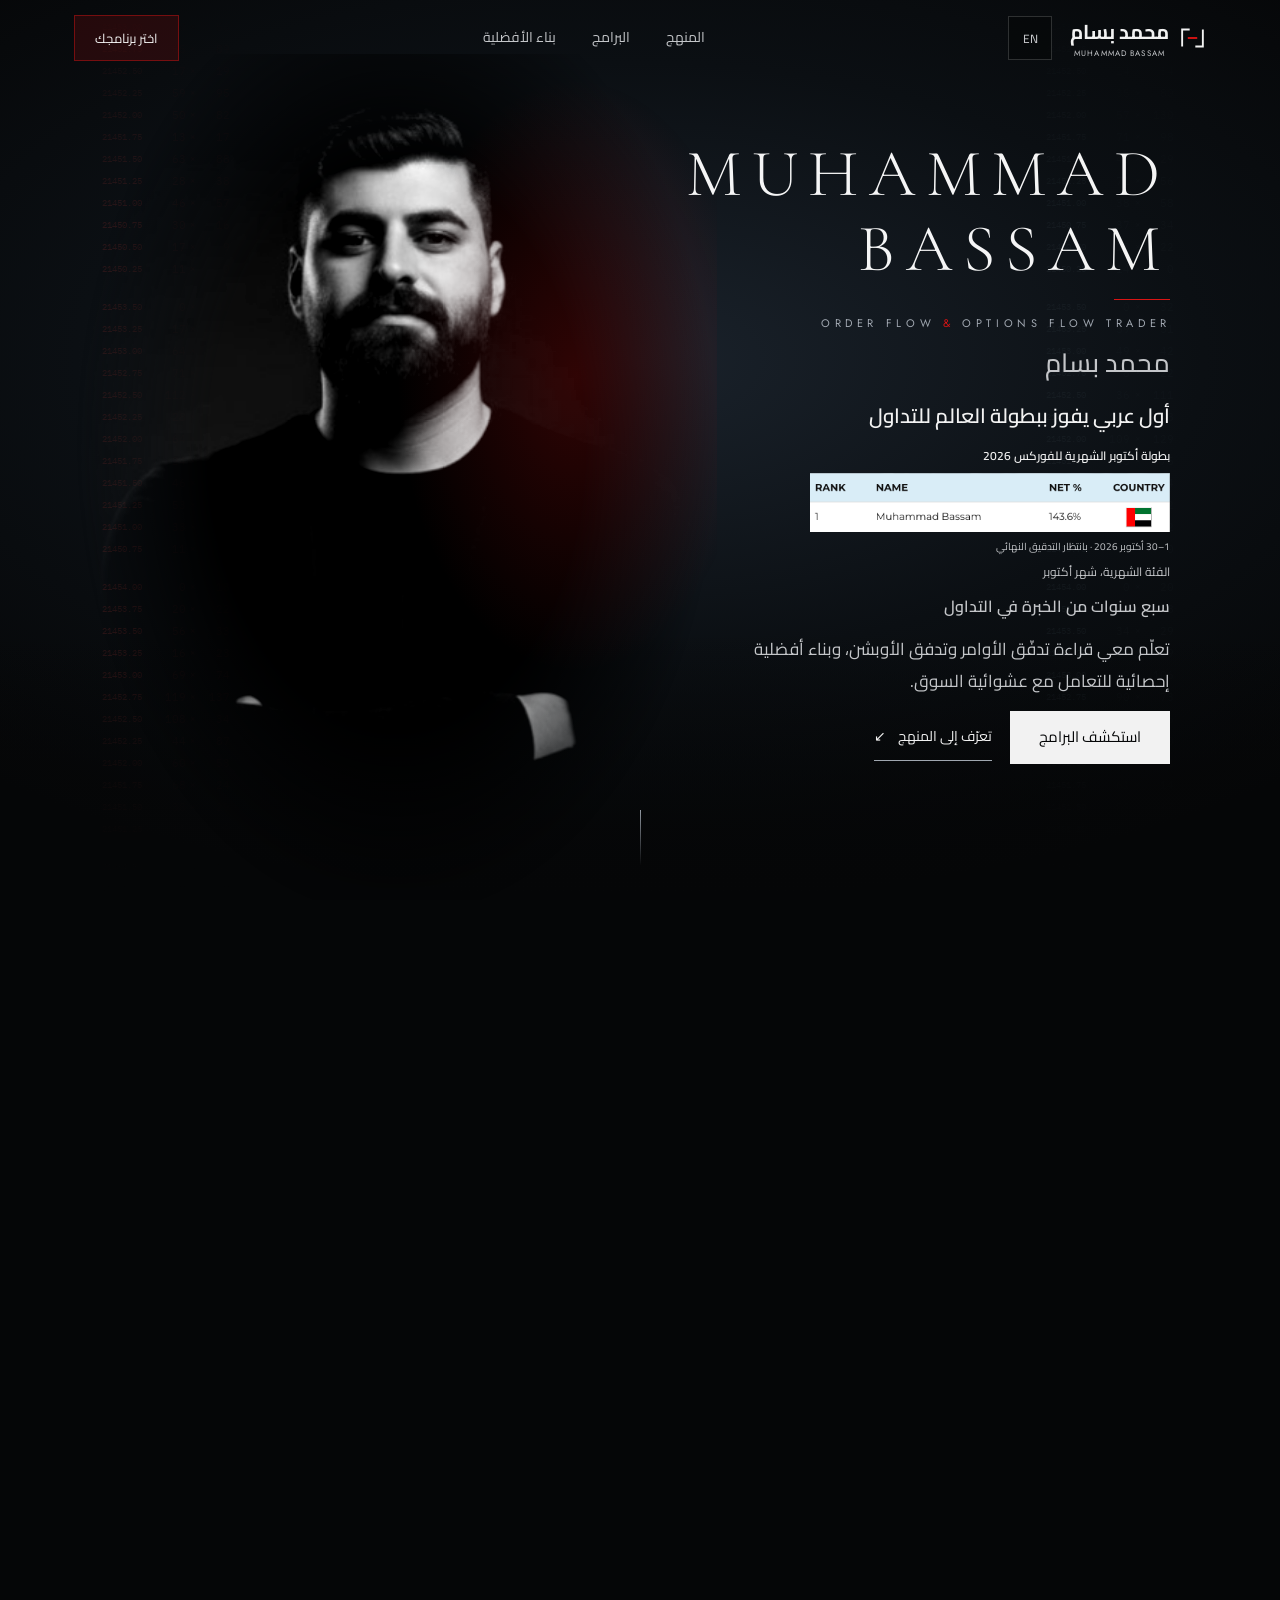
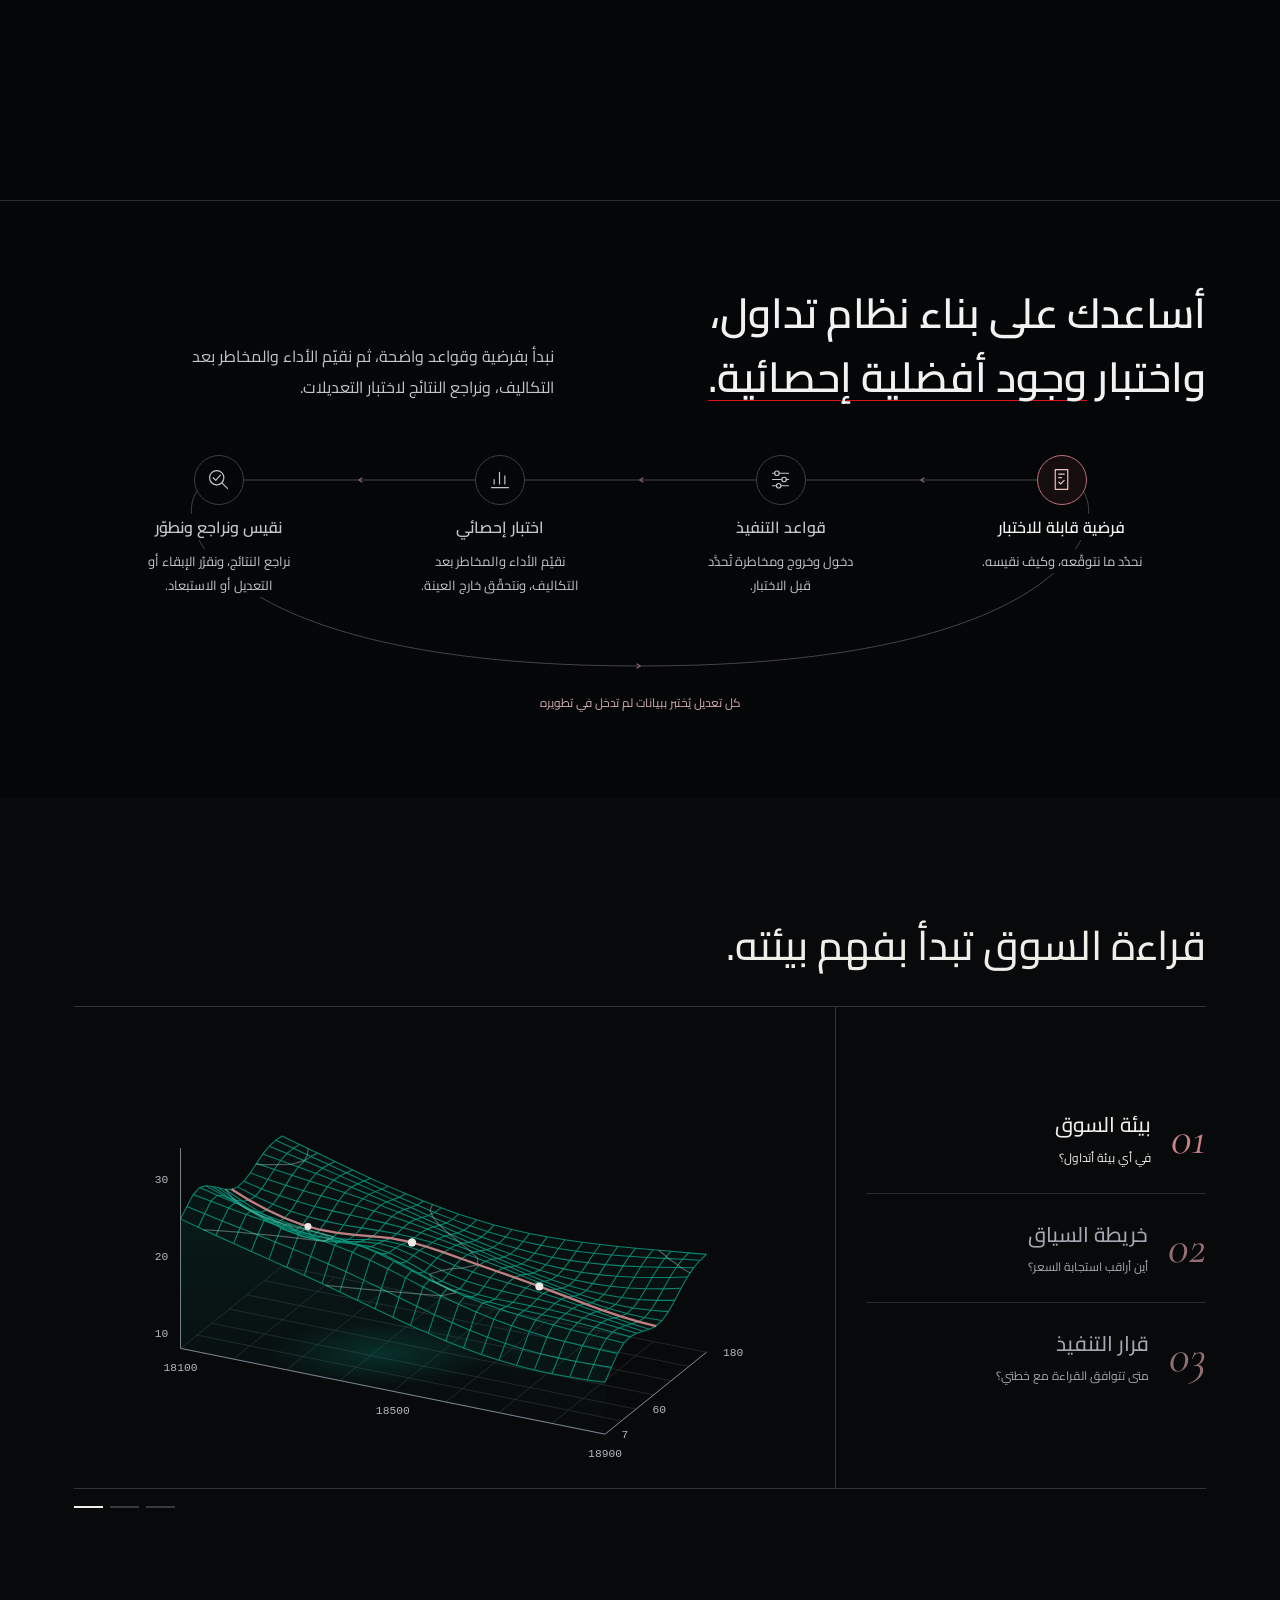
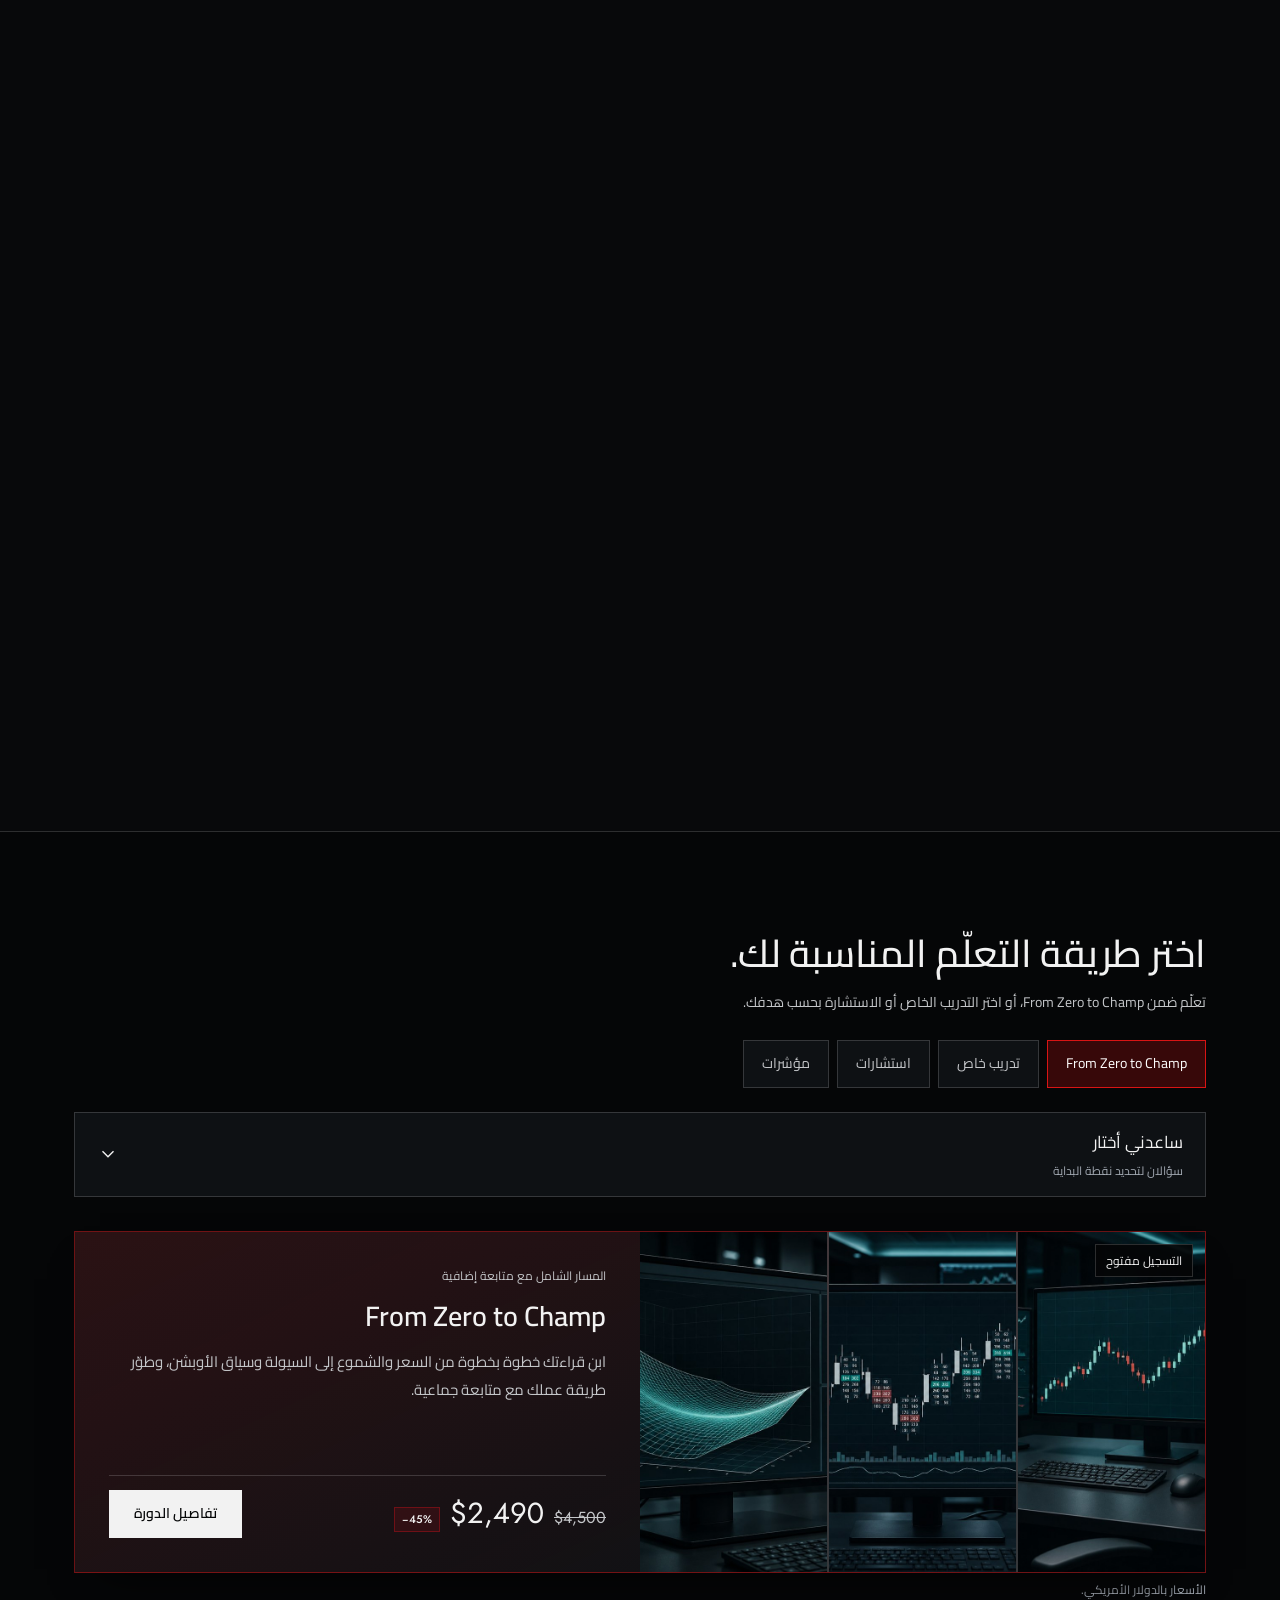
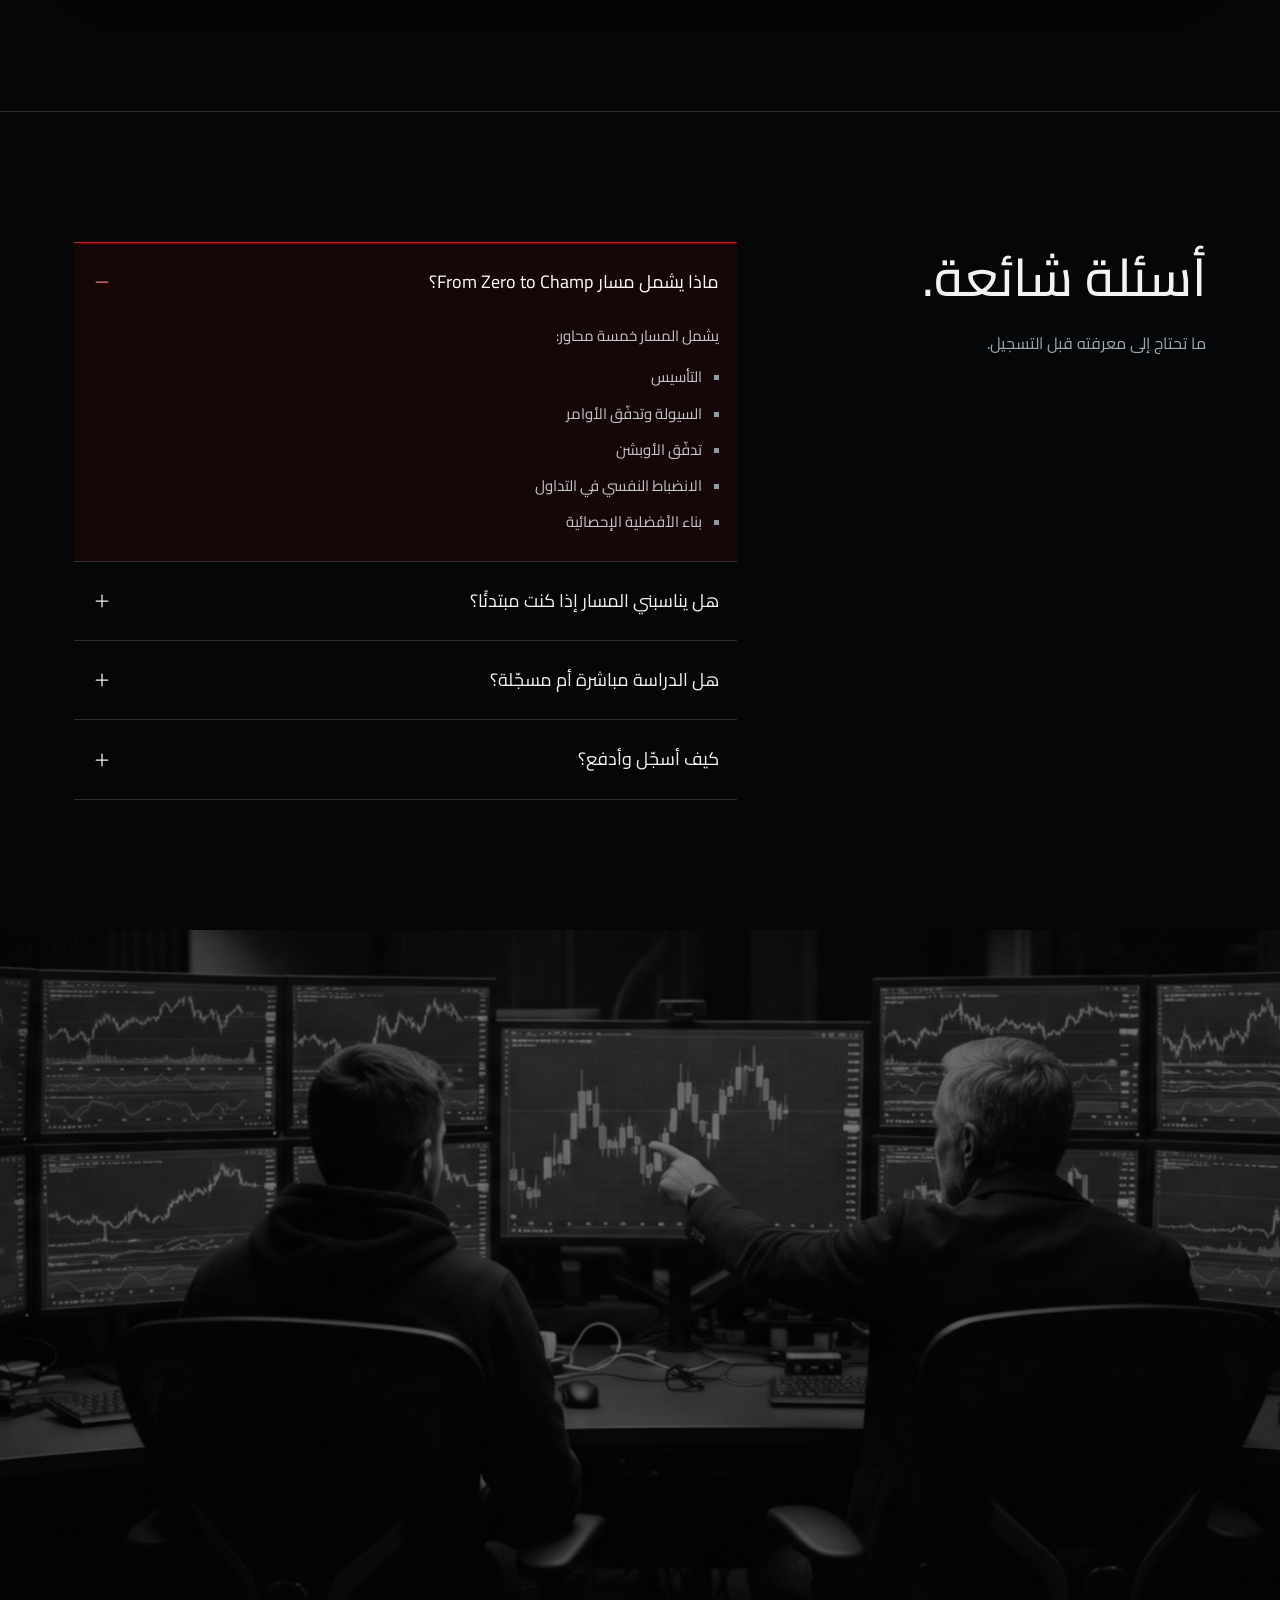
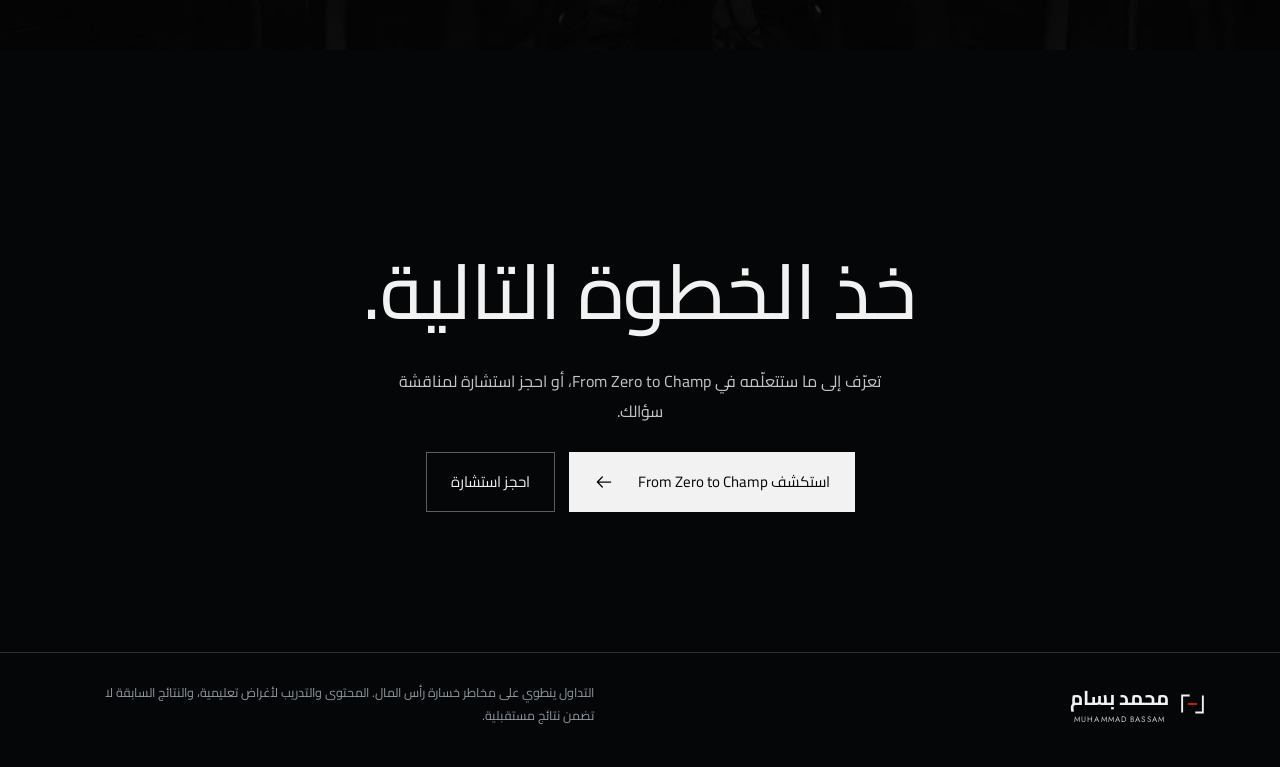
==== commit fdc1dd7a: "Help band under the programmes: direct WhatsApp chat with the support team Hidden until supportWhats" ====
--- a/index.html
+++ b/index.html
@@ -282,6 +282,19 @@
     </div>
   </section>
 
+  <!-- Not sure which programme fits? A direct WhatsApp chat with the support team (shown only once a number is set in config.js). -->
+  <section class="help-sec" data-help hidden aria-labelledby="help-title">
+    <div class="w">
+      <div class="help-box">
+        <div class="help-copy">
+          <h2 id="help-title">لست متأكدًا أي برنامج يناسبك؟</h2>
+          <p>راسل فريق الدعم على واتساب، وسيردّ عليك ويساعدك على اختيار الأنسب لمستواك وهدفك.</p>
+        </div>
+        <a class="help-button" data-help-whatsapp href="#" rel="noopener noreferrer"><svg viewBox="0 0 24 24" aria-hidden="true" focusable="false"><path d="M4 20l1.3-4.2A8 8 0 1 1 8.4 18.8L4 20z"/><path d="M9.2 9.3c.2 2.2 2.3 4.3 4.5 4.5l1.2-1.1-1.7-1-.8.6c-.7-.3-1.4-1-1.7-1.7l.6-.8-1-1.7-1.1 1.2z"/></svg><span>تواصل معنا على واتساب</span></a>
+      </div>
+    </div>
+  </section>
+
   <!-- 7 · Common questions before choosing the course -->
   <section class="sec faq-sec" id="faq" data-site-section="rules" aria-labelledby="faq-heading"><div class="w faq-layout">
     <div class="faq-heading"><h2 id="faq-heading">أسئلة شائعة.</h2><p>ما تحتاج إلى معرفته قبل التسجيل.</p></div>
--- a/accents.css
+++ b/accents.css
@@ -51,6 +51,17 @@
 .private-month[aria-pressed="true"] { border-color:var(--red); background:var(--tint-3); }
 .private-month[aria-pressed="true"] .private-month-track { background:var(--red); }
 
+/* Help band: a direct WhatsApp chat when the visitor is unsure which programme fits */
+.help-sec { padding:8px 0 56px; }
+.help-box { display:flex; align-items:center; justify-content:space-between; gap:28px 40px; padding:30px 34px; background:linear-gradient(160deg, var(--tint-2), var(--tint) 45%, transparent 85%), var(--surface); border:1px solid var(--red-line); box-shadow:var(--lift); }
+.help-copy h2 { font:600 26px/1.5 "Cairo",sans-serif; color:var(--ink); margin:0; text-wrap:balance; }
+.help-copy p { margin-top:8px; max-width:56ch; color:var(--ink2); line-height:1.9; }
+.help-button { flex:none; display:inline-flex; align-items:center; gap:12px; min-height:54px; padding:12px 28px; background:var(--ink); color:var(--bg); border:1px solid var(--ink); font:600 15px/1.4 "Cairo",sans-serif; transition:background .2s, color .2s; }
+.help-button svg { width:24px; height:24px; fill:none; stroke:currentColor; stroke-width:1.7; stroke-linecap:round; stroke-linejoin:round; }
+.help-button:hover { background:transparent; color:var(--ink); }
+.help-button:focus-visible { outline:2px solid var(--ink); outline-offset:4px; }
+.help-sec[hidden] { display:none; }
+
 /* FAQ rows */
 .faq-item summary { padding-inline:18px; transition:background .2s; }
 .faq-item summary:hover { background:var(--surface); color:var(--ink); }
@@ -77,9 +88,13 @@
   .learning-guide { padding-inline:16px; }
   #programs .service-panel .prog-foot, .course-catalog .prog-foot { padding:18px 16px; }
   .ap-sum { padding:16px; }
+  .help-sec { padding-bottom:40px; }
+  .help-box { flex-direction:column; align-items:stretch; padding:22px 18px; }
+  .help-copy h2 { font-size:22px; }
+  .help-button { justify-content:center; }
   .course-enroll { margin-top:52px; padding:22px 18px; }
   .course-enroll h2 { font-size:24px; }
 }
 @media (prefers-reduced-motion:reduce) {
-  .program-jump button, .learning-guide, .faq-item summary, .course-card-footer a.course-card-action { transition:none; }
+  .program-jump button, .learning-guide, .faq-item summary, .course-card-footer a.course-card-action, .help-button { transition:none; }
 }
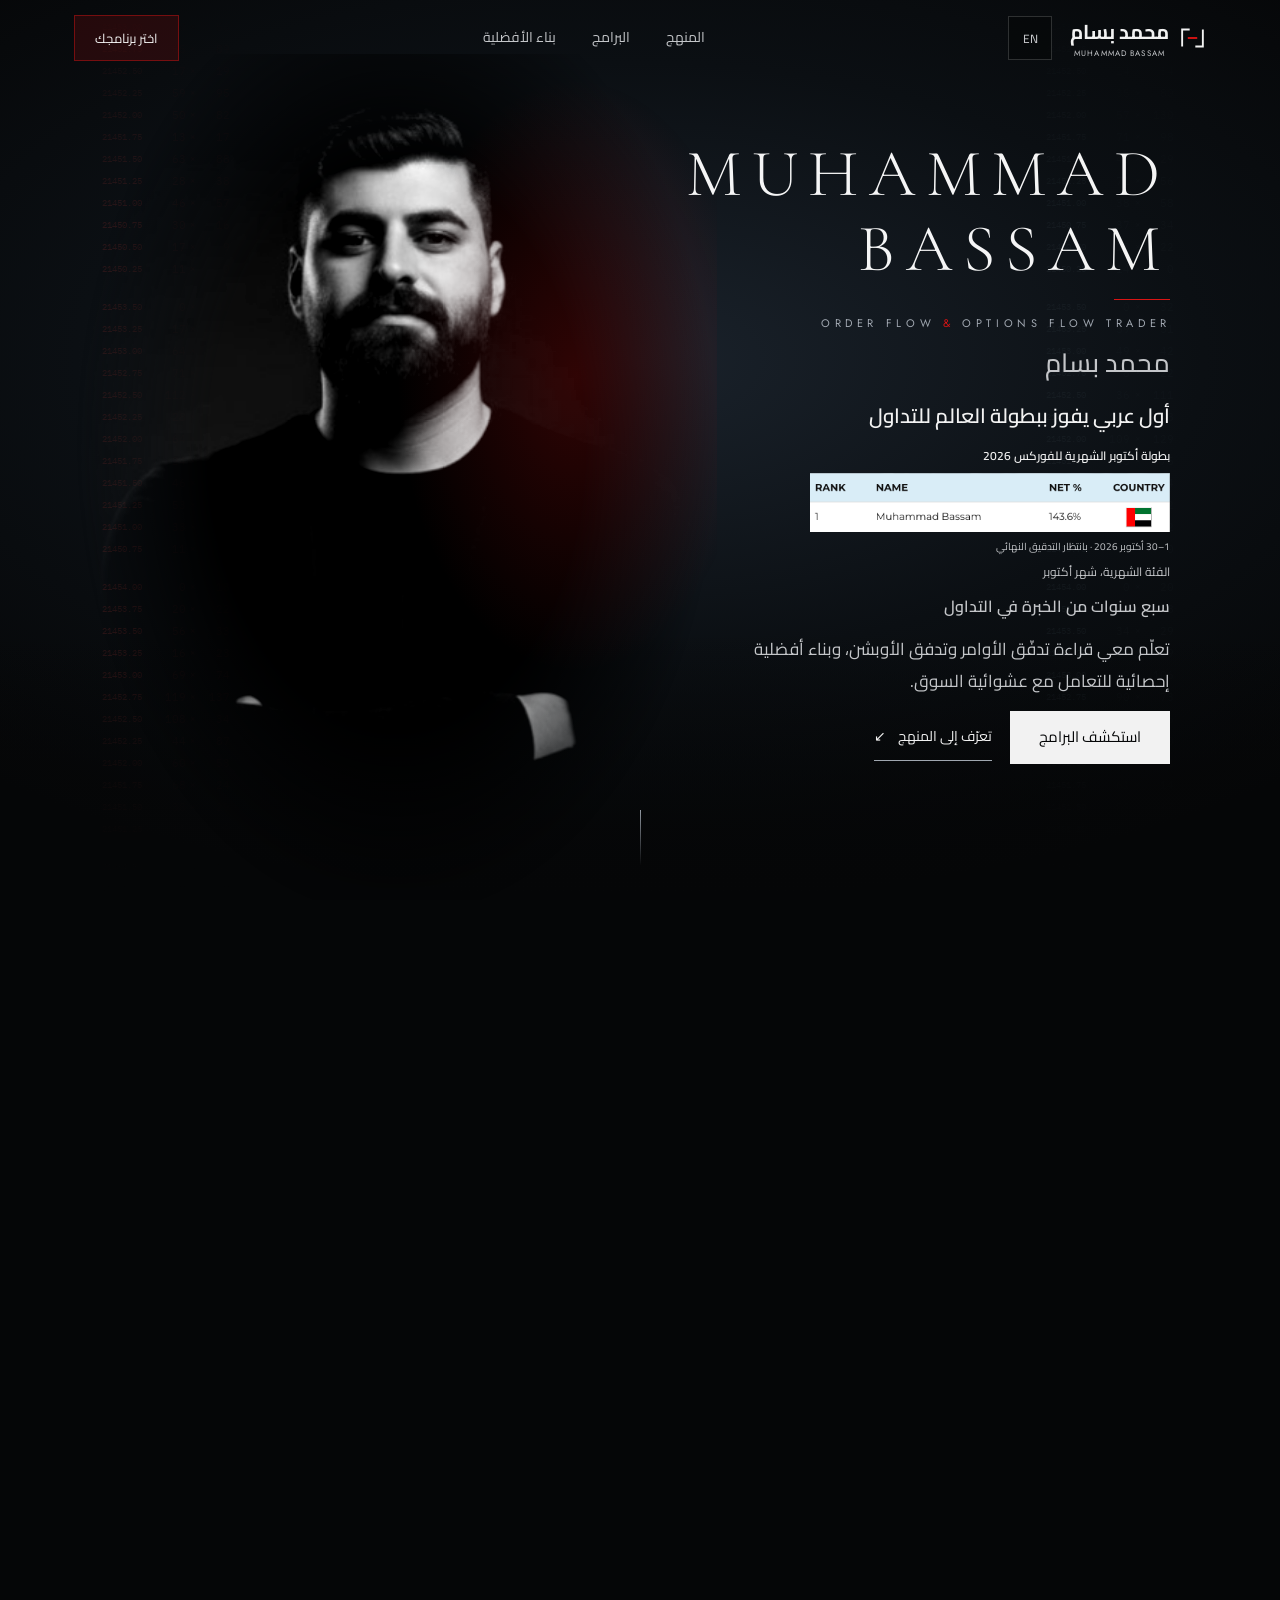
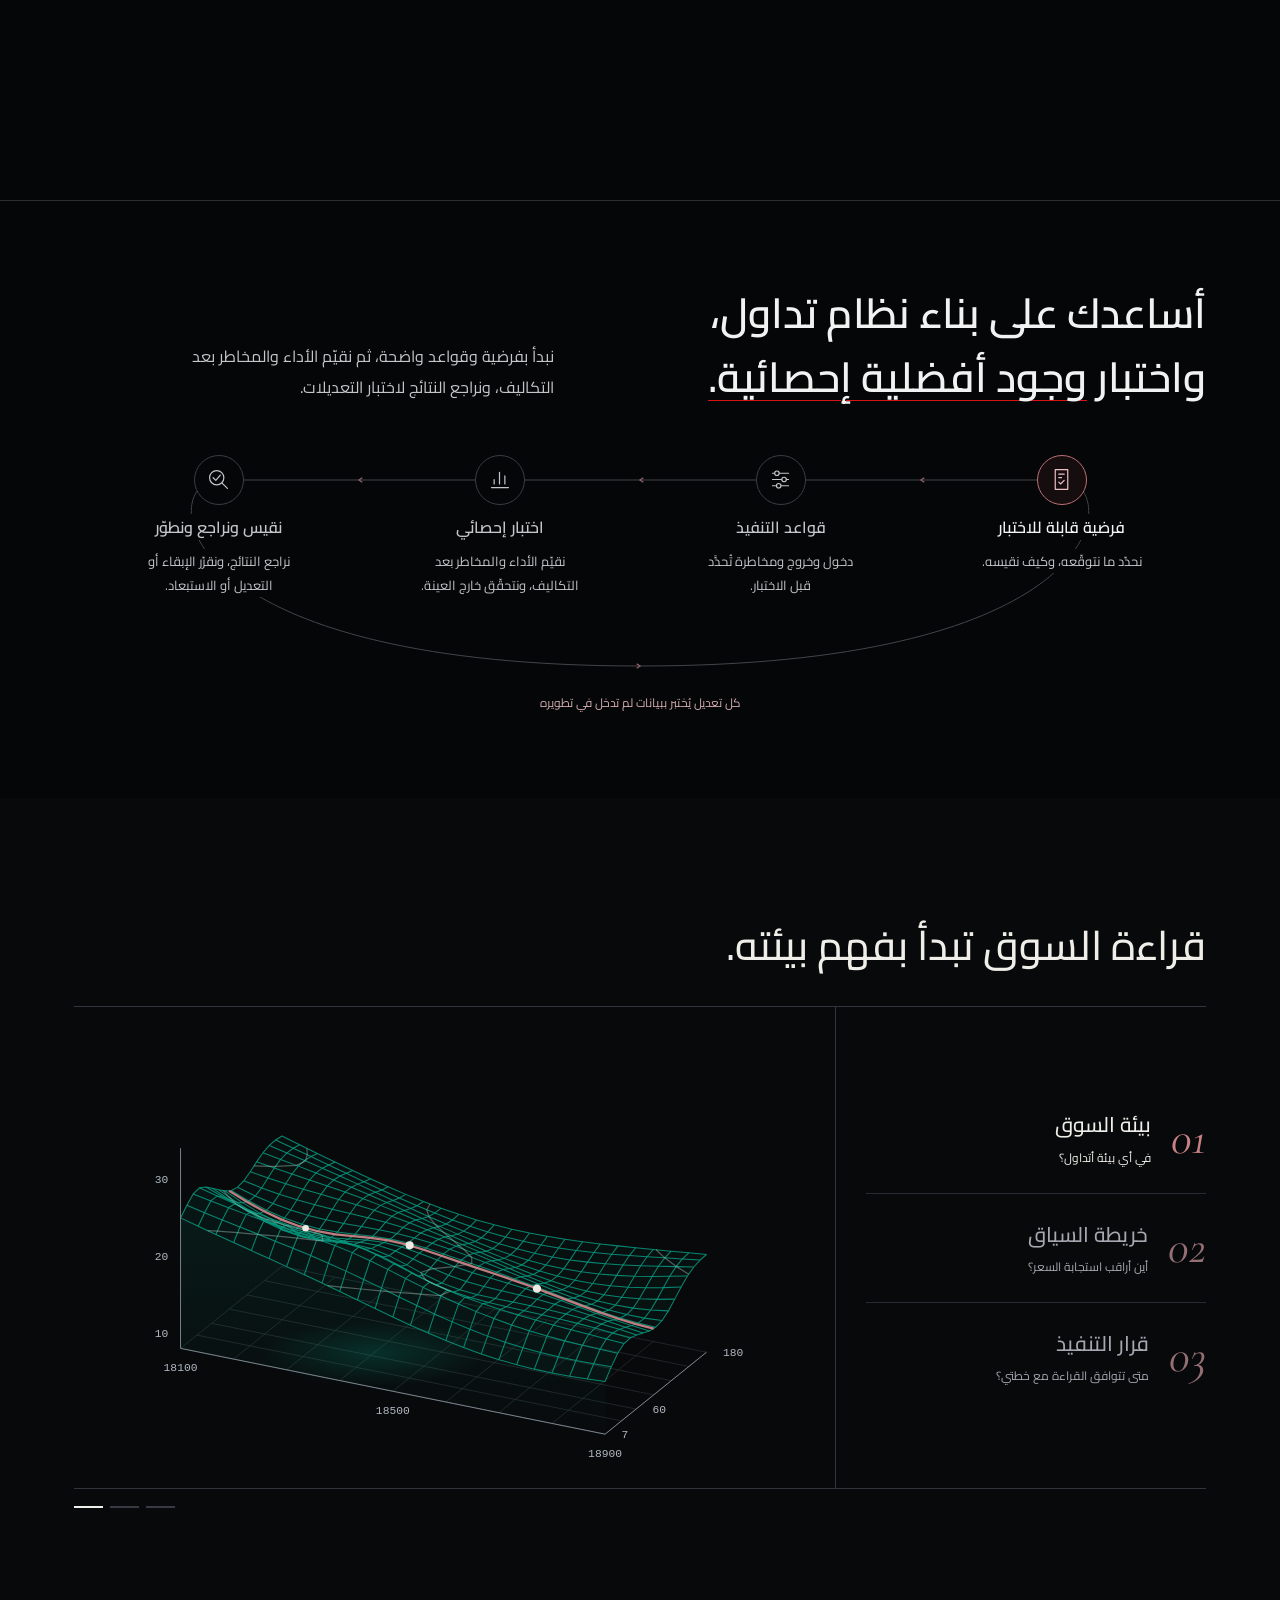
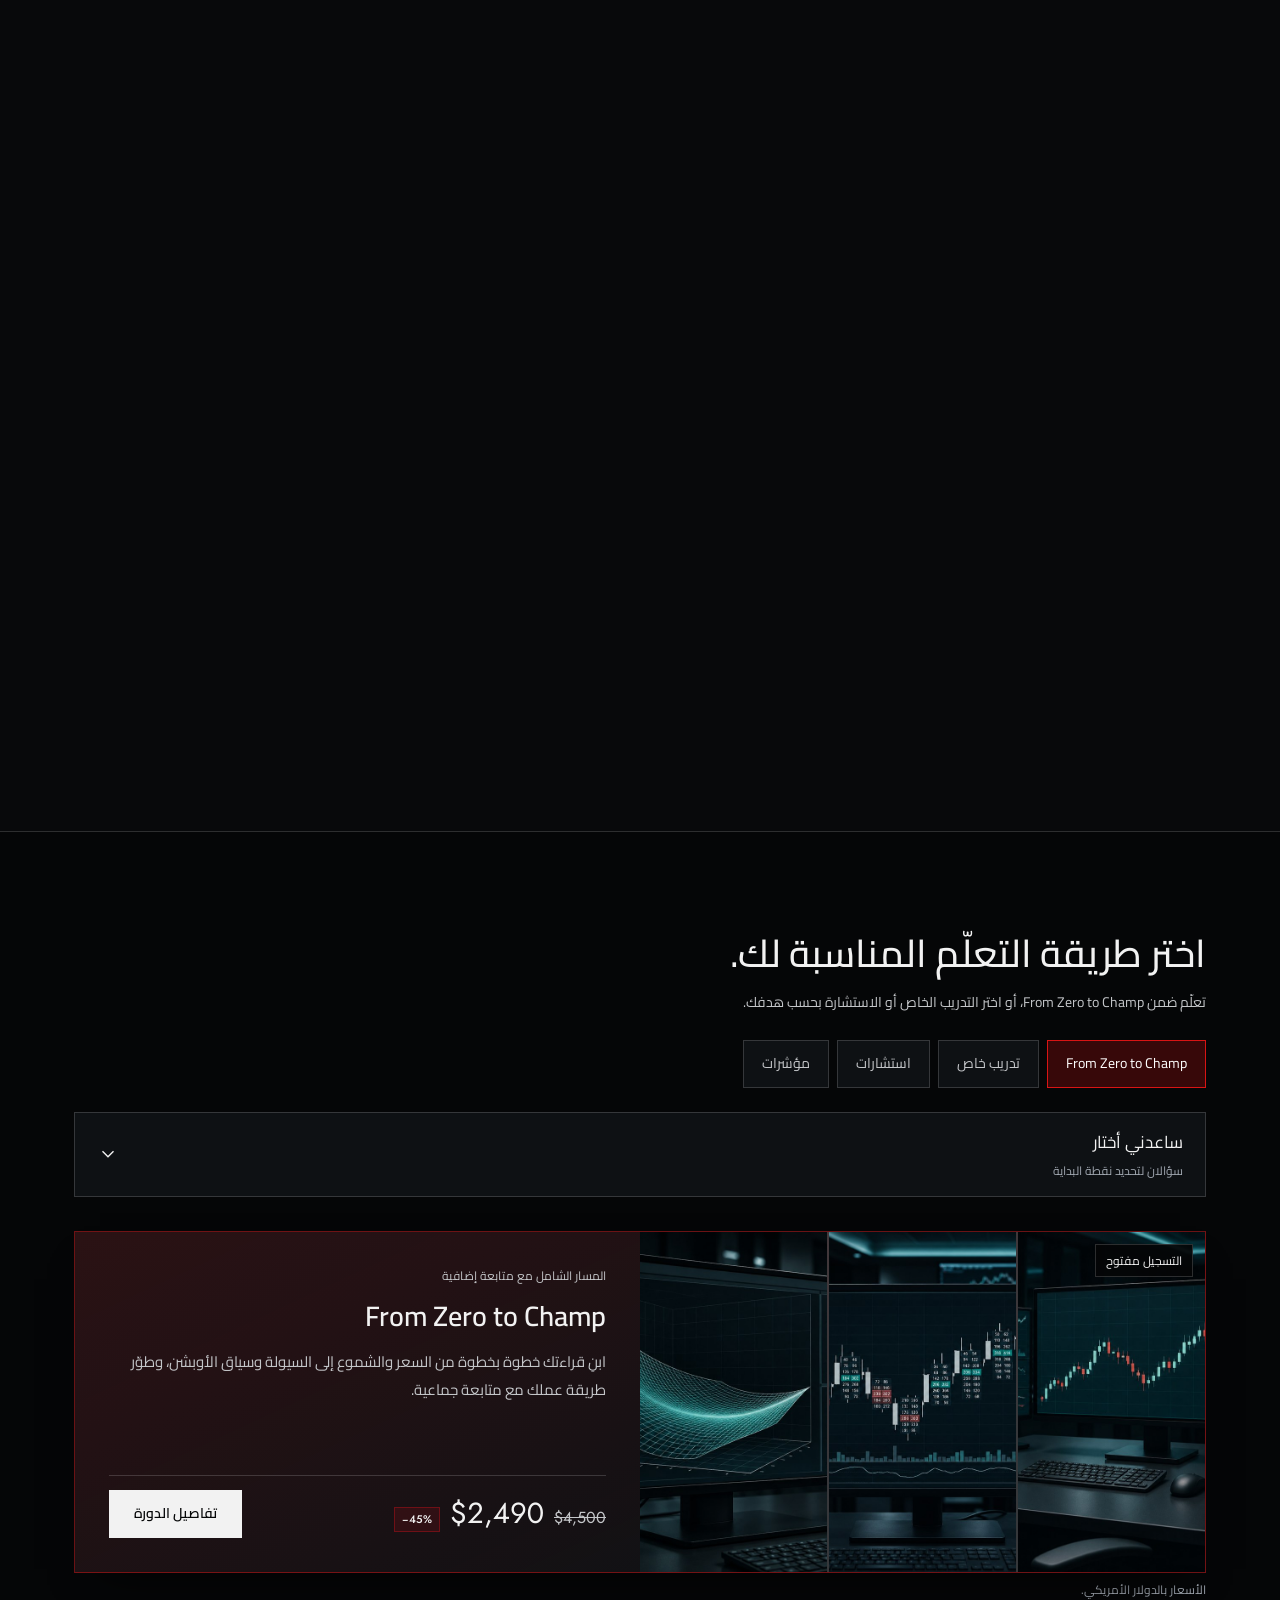
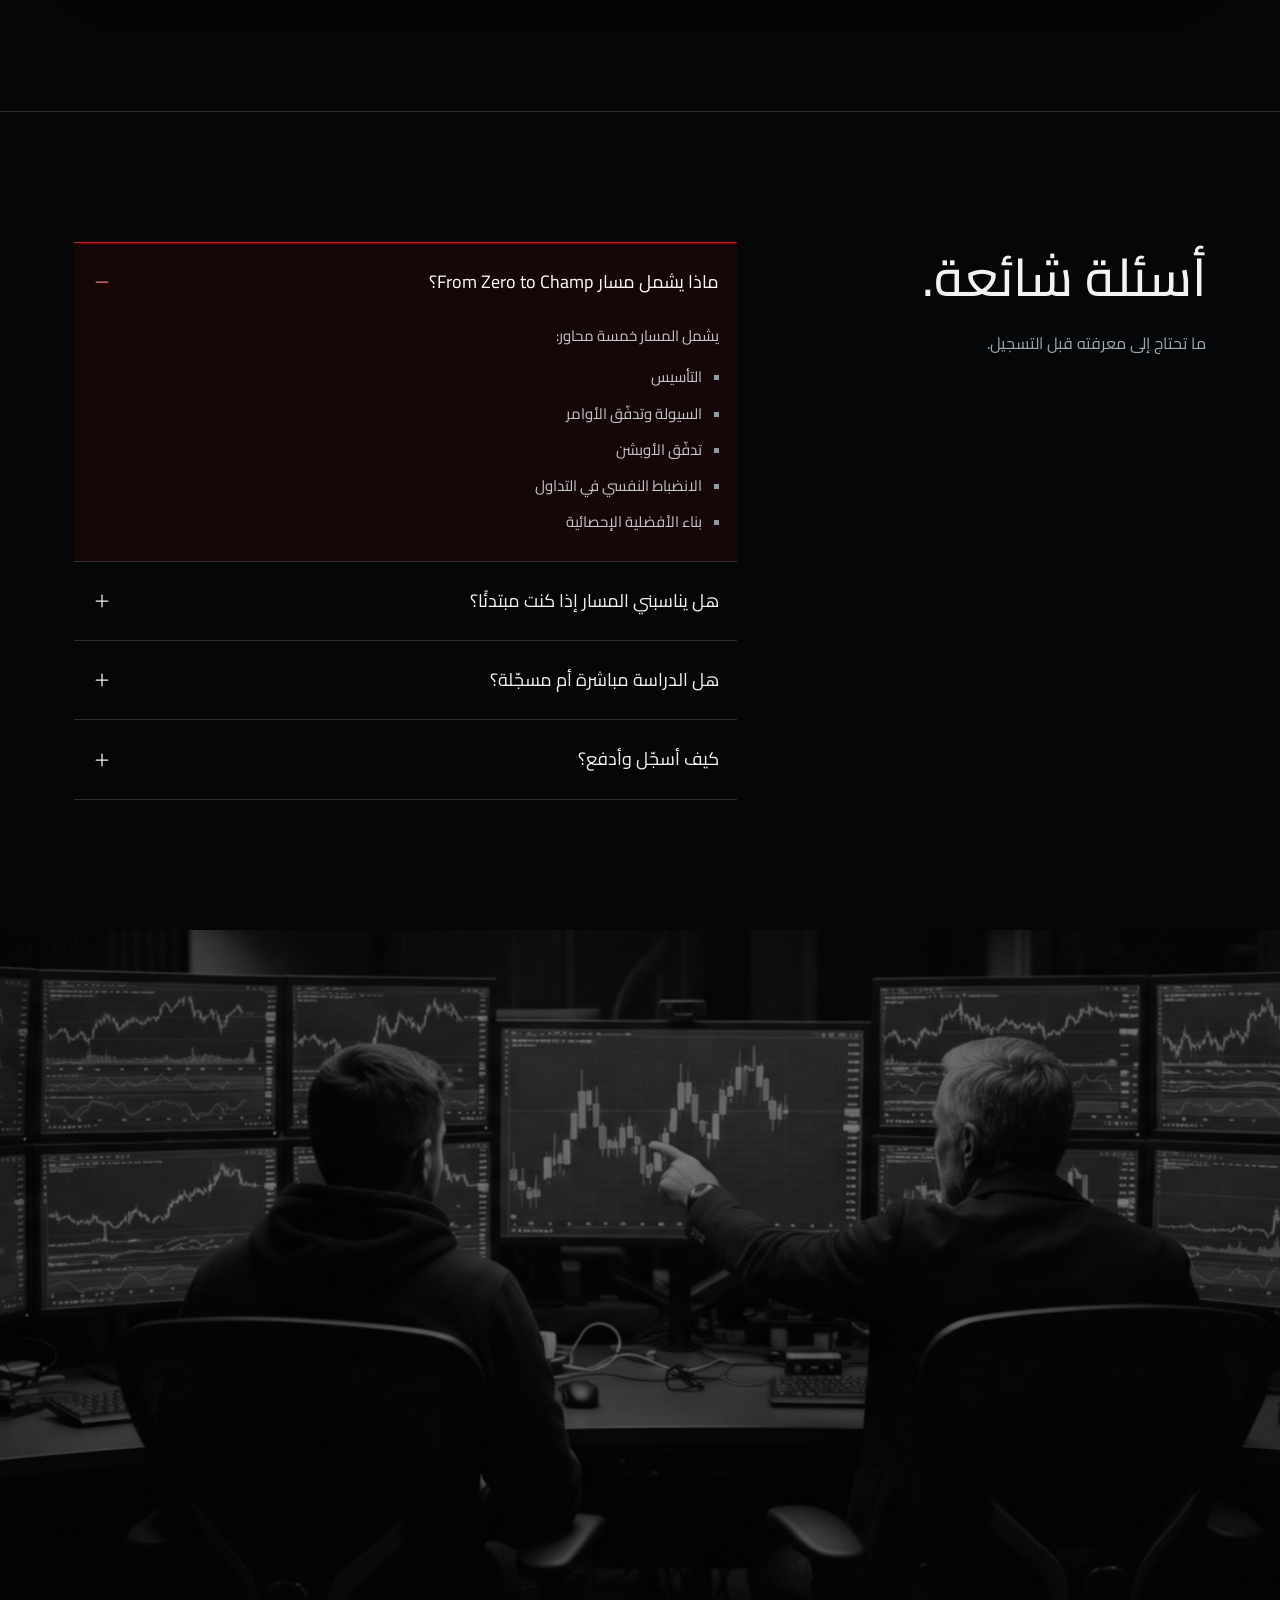
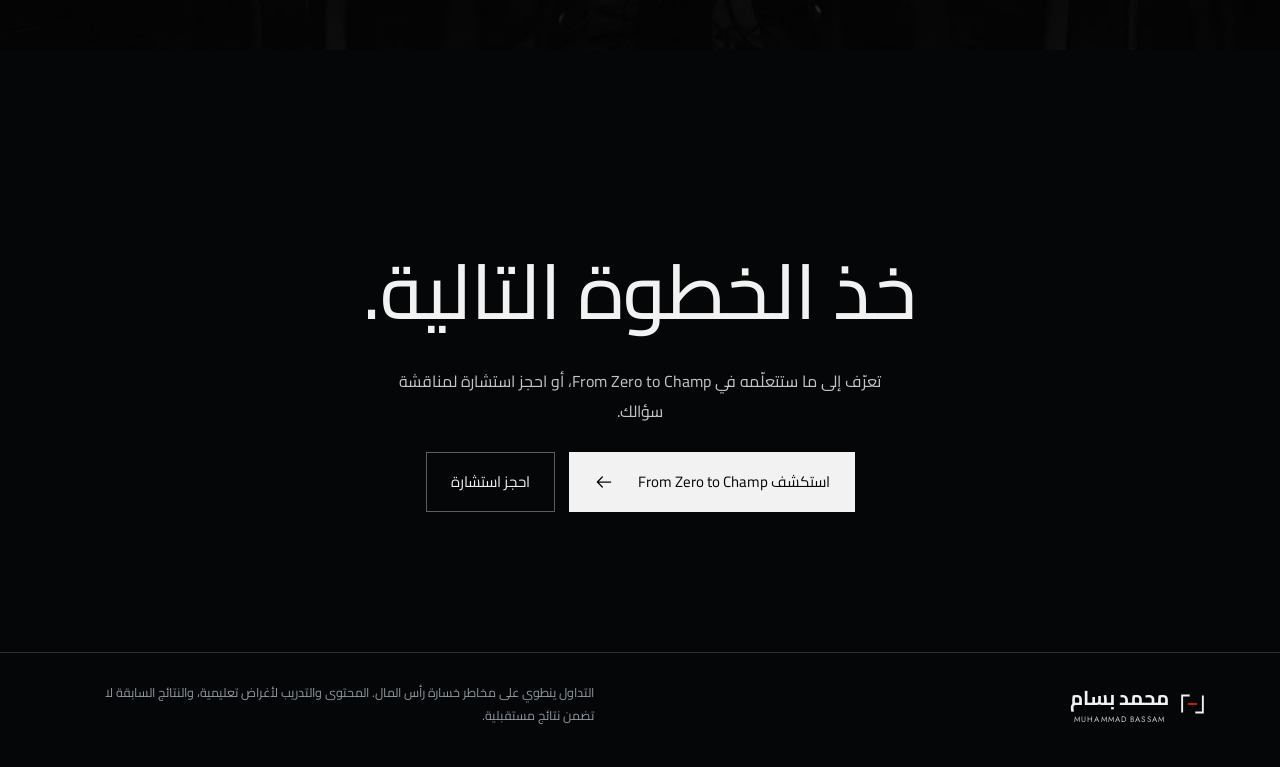
==== commit 8706651c: "Private training: pay directly, like the course - The private panel's button is now 'pay with crypto" ====
--- a/index.html
+++ b/index.html
@@ -239,9 +239,9 @@
           </div>
           <div class="prog-foot">
             <div class="prog-price"><span>سعر التدريب</span><div class="course-offer-line"><s dir="ltr" data-private-original>$10,000</s><span class="course-discount" data-private-discount>خصم نحو 20%</span></div><b dir="ltr" data-price="private">$7,990</b></div>
-            <a class="prog-cta" data-private-apply href="apply.html#private"><span data-private-action>نسّق موعدًا قادمًا</span><span aria-hidden="true">←</span></a>
+            <a class="pay-button pay-button-main" data-pay-link data-pay-offer="private" data-private-pay href="pay.html?offer=private" hidden><span class="pay-coin" aria-hidden="true"></span><span>ادفع بالكريبتو (USDT)</span></a>
             </div>
-          <p class="service-terms">ننسّق محاور التدريب وعدد الجلسات ومدتها ونطاق المتابعة قبل تأكيد الموعد.</p>
+          <p class="service-terms">بعد الدفع والتحقق منه، ننسّق معك محاور التدريب وعدد الجلسات ومدتها والموعد.</p>
         </div>
       </article>
       <article class="prog on service-panel" data-program-panel="consult" hidden>
--- a/accents.css
+++ b/accents.css
@@ -36,6 +36,9 @@
 #programs .service-panel .prog-foot, .course-catalog .prog-foot { max-width:none; padding:20px 22px; background:var(--tint); border:1px solid var(--red-line); }
 .prog-foot:has(.pay-button) { flex-wrap:wrap; }
 .prog-foot .pay-button { flex:1 0 100%; width:100%; margin:4px 0 0; }
+/* Button labels must not mirror in English: style.css flips every span inside .prog-cta (to turn the ← arrows). */
+.prog-cta > .cta-label, .prog-cta:hover > .cta-label, html[lang="en"] .prog-cta > .cta-label { transform:none; }
+
 /* Course page: the single enrolment box, after the curriculum */
 .course-enroll { margin-top:72px; padding:32px; background:linear-gradient(160deg, var(--tint-2), var(--tint) 45%, transparent 85%), var(--surface); border:1px solid var(--red-line); box-shadow:var(--lift); scroll-margin-top:100px; }
 .course-enroll h2 { font:600 28px/1.4 "Cairo",sans-serif; color:var(--ink); margin:0; }
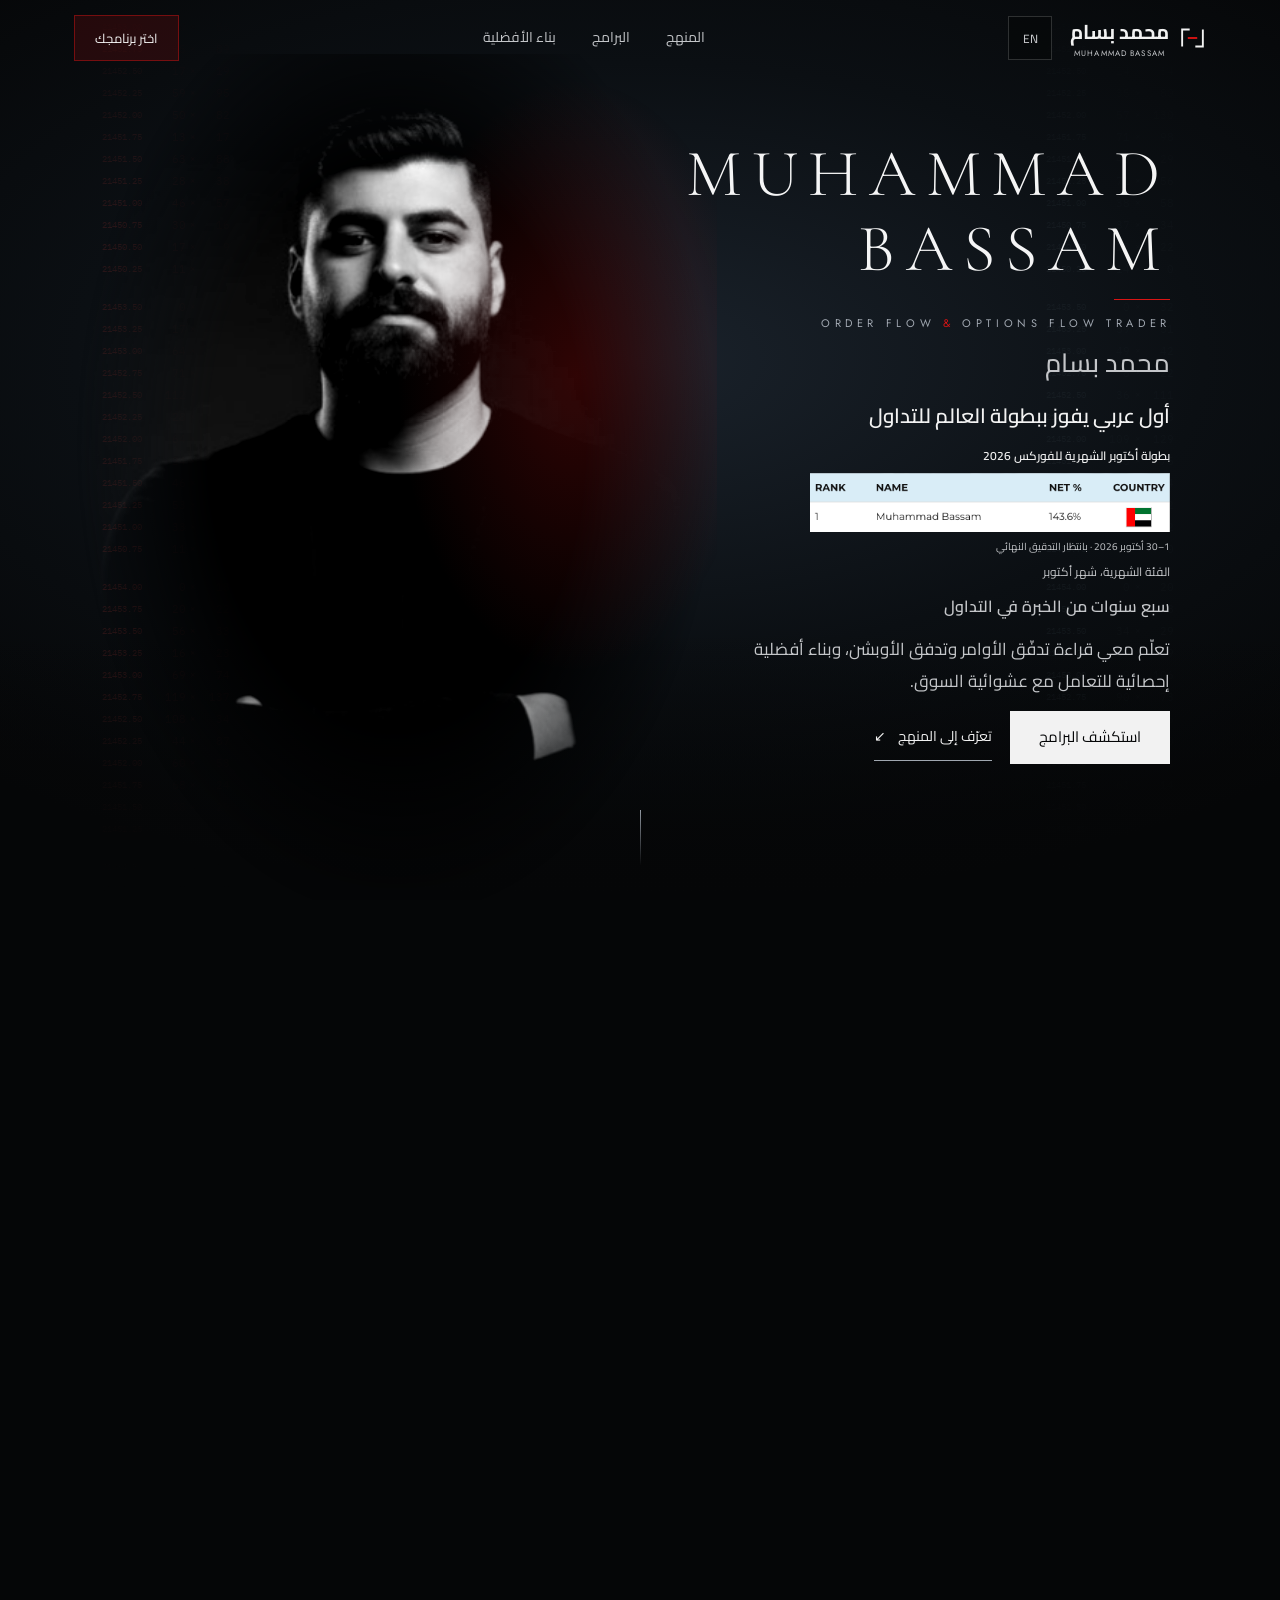
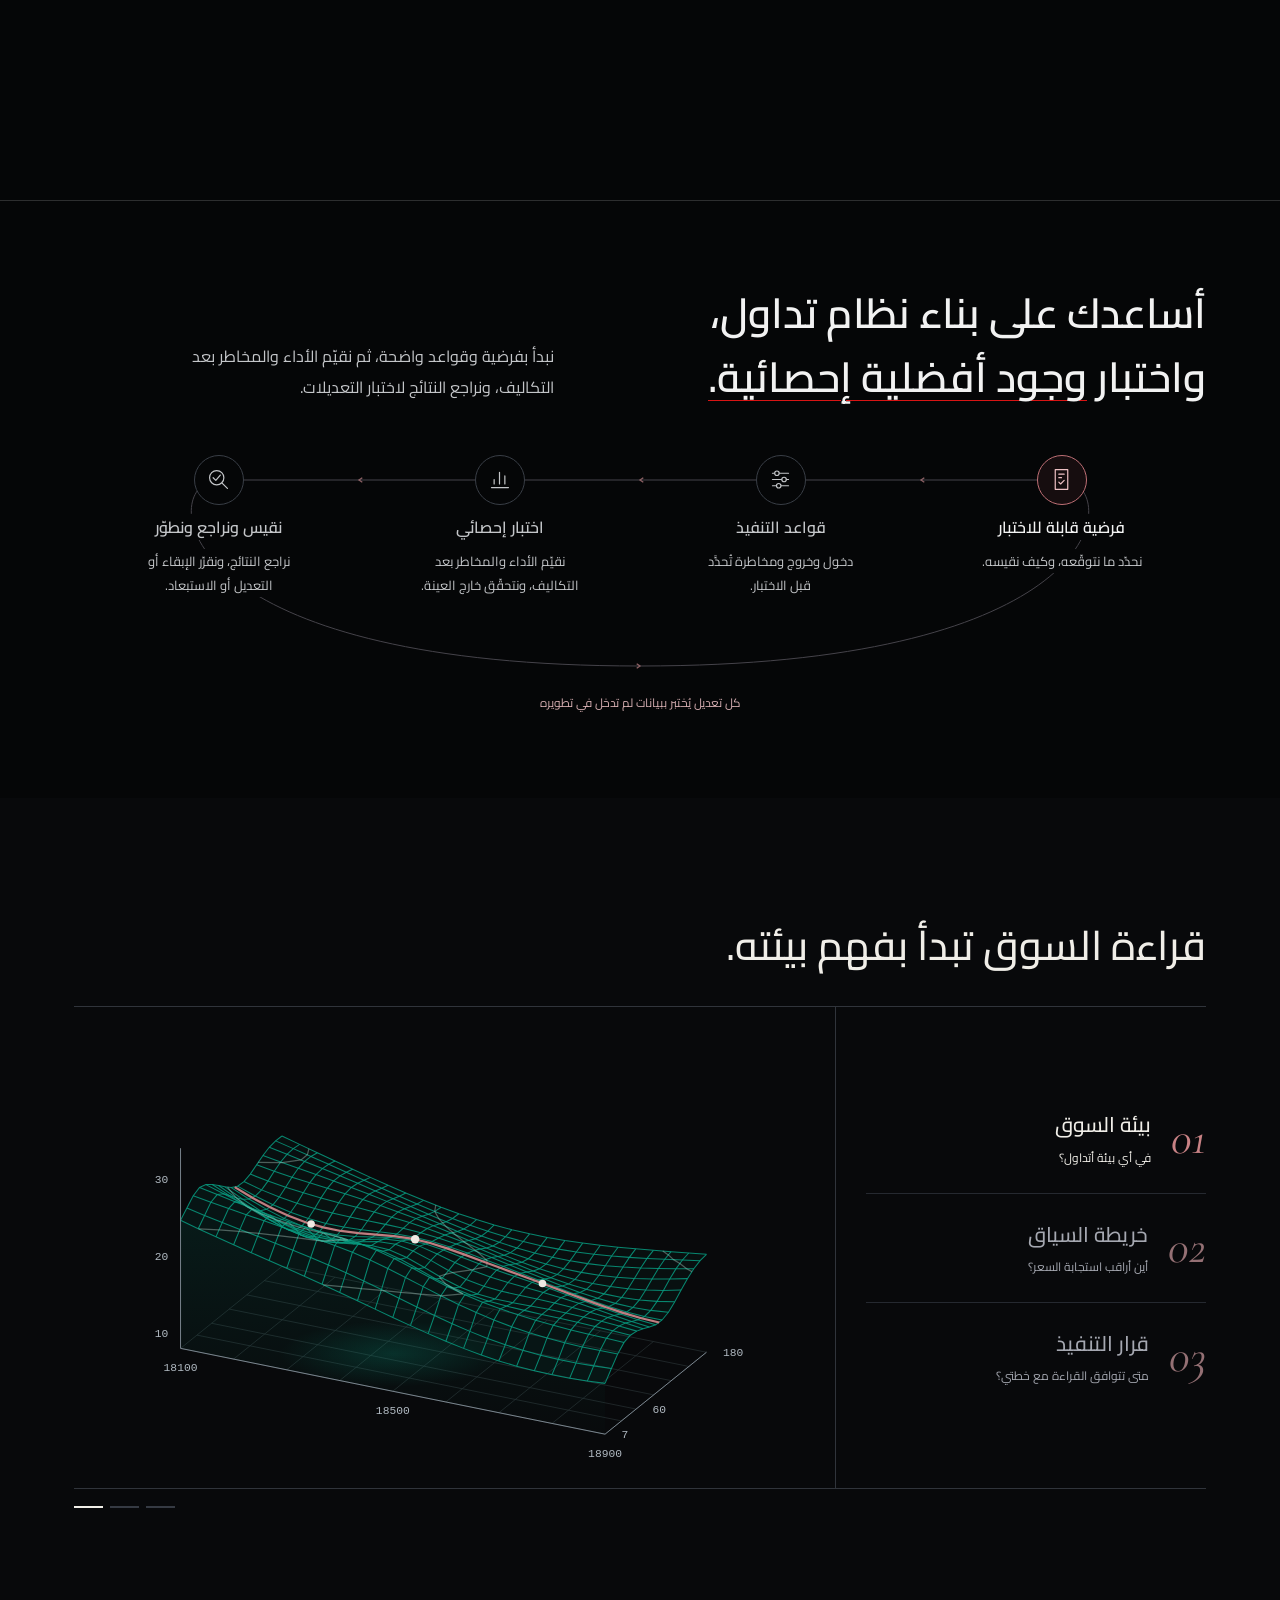
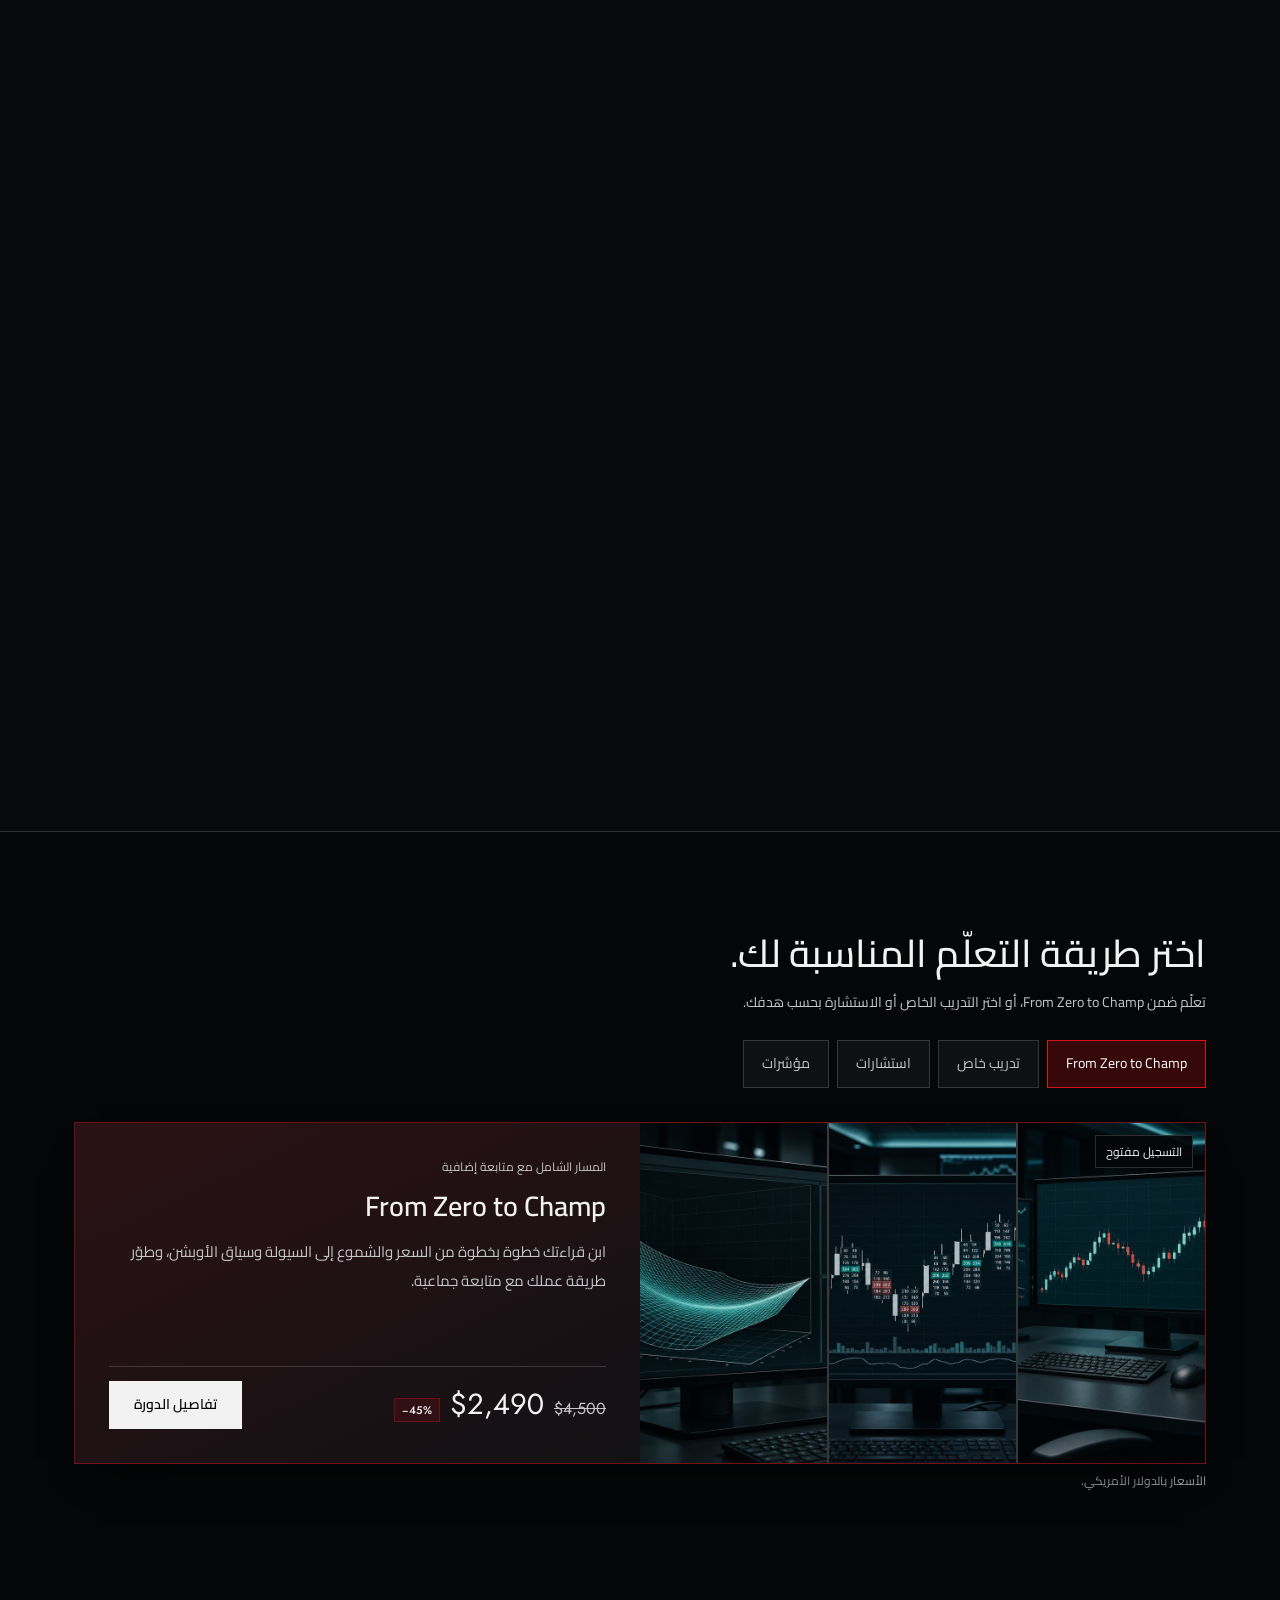
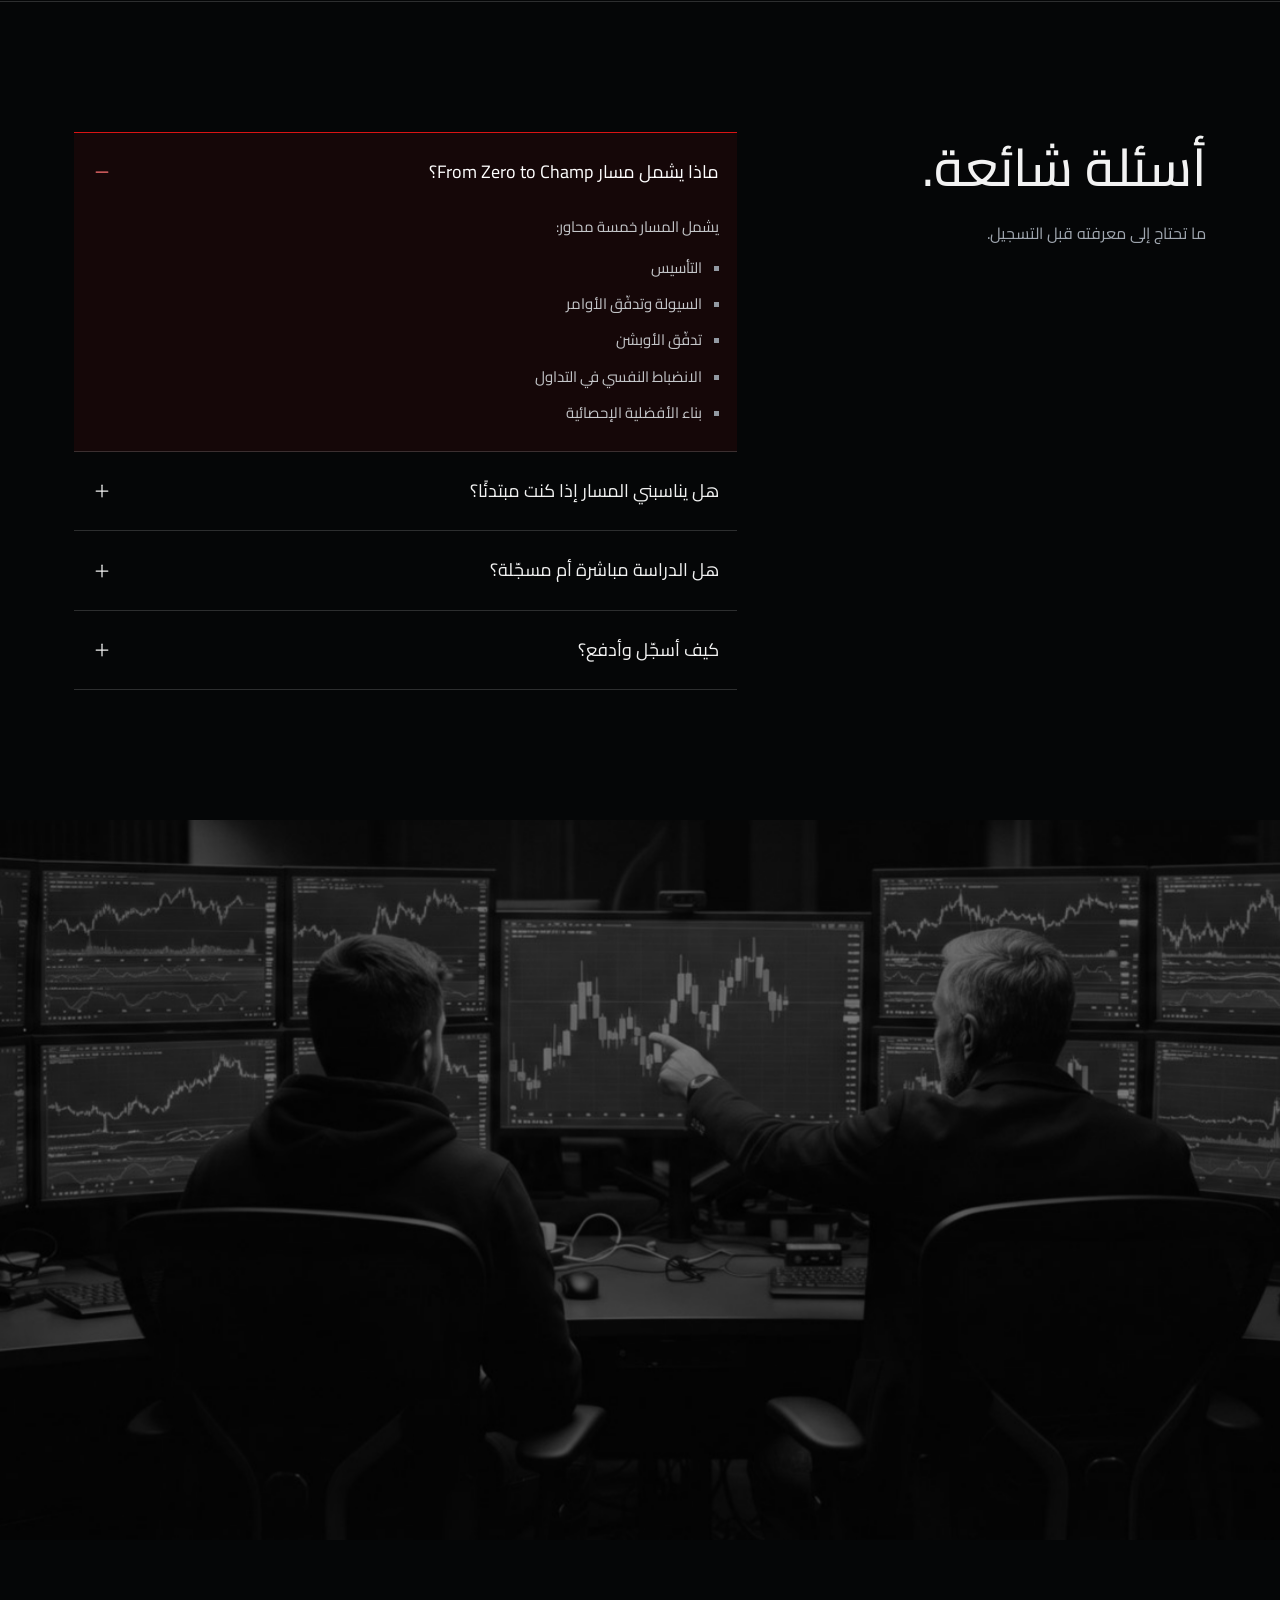
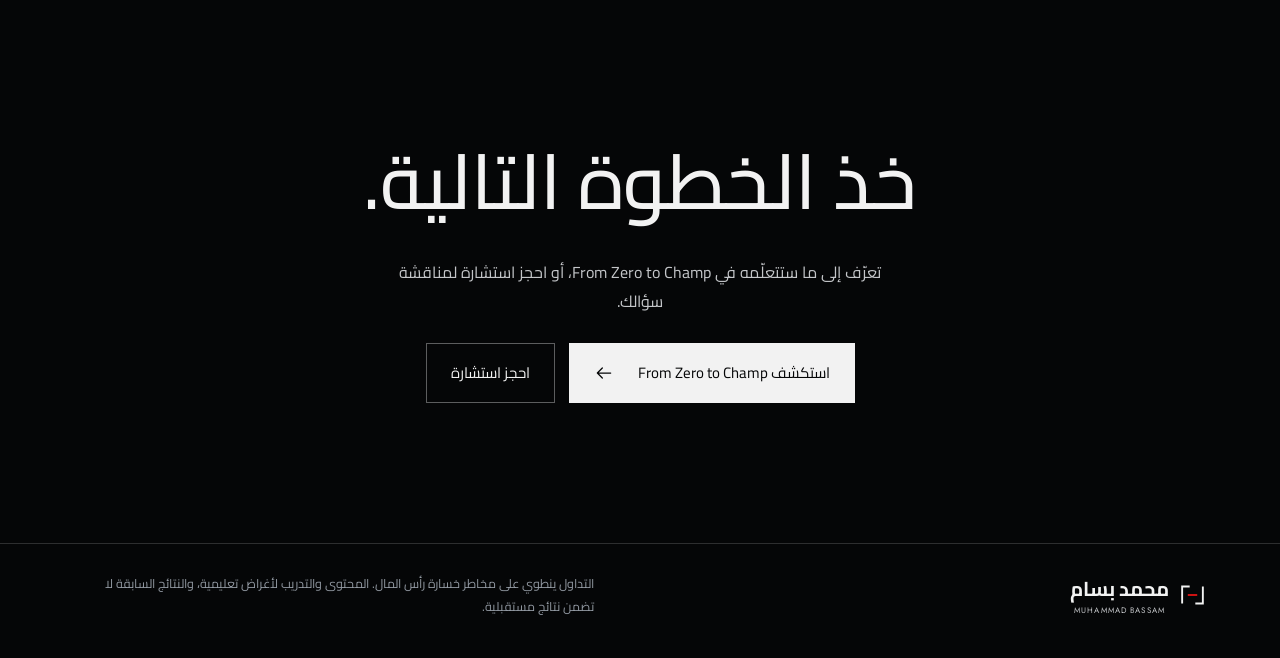
==== commit 0226b3c7: "Remove the 'Help me choose' guide from the home page The WhatsApp help band now covers the 'not sure" ====
--- a/index.html
+++ b/index.html
@@ -13,7 +13,6 @@
 <link rel="stylesheet" href="edge.css">
 <link rel="stylesheet" href="market-section.css">
 <link rel="stylesheet" href="courses.css">
-<link rel="stylesheet" href="learning-guide.css">
 <link rel="stylesheet" href="brand.css">
 <link rel="stylesheet" href="pay.css">
 <link rel="stylesheet" href="accents.css">
@@ -154,44 +153,7 @@
       <div class="progs-top w">
         <div><h2>اختر طريقة التعلّم المناسبة لك.</h2><p class="programs-intro" data-programs-intro>تعلّم ضمن From Zero to Champ، أو اختر التدريب الخاص أو الاستشارة بحسب هدفك.</p></div>
         <div class="program-jump" role="group" aria-label="انتقل إلى برنامج"><button type="button" data-program-tab="group" aria-pressed="true">From Zero to Champ</button><button type="button" data-program-tab="private" aria-pressed="false">تدريب خاص</button><button type="button" data-program-tab="consult" aria-pressed="false">استشارات</button><button type="button" data-program-tab="indicator" aria-pressed="false">مؤشرات</button></div>
-<details class="learning-guide" data-learning-guide>
-  <summary>
-    <span>ساعدني أختار<small>سؤالان لتحديد نقطة البداية</small></span>
-    <svg viewBox="0 0 24 24" aria-hidden="true"><path d="m6 9 6 6 6-6"/></svg>
-  </summary>
-  <form class="learning-guide-form" novalidate>
-    <fieldset data-guide-question>
-      <legend tabindex="-1">أين أنت الآن في التداول؟</legend>
-      <div class="guide-options guide-experience">
-        <label><input type="radio" name="guide-experience" value="new"><span>أبدأ من الصفر</span></label>
-        <label><input type="radio" name="guide-experience" value="basic"><span>أعرف الأساسيات</span></label>
-        <label><input type="radio" name="guide-experience" value="experienced"><span>لدي خبرة في التطبيق</span></label>
-      </div>
-    </fieldset>
-    <fieldset data-guide-question hidden>
-      <legend tabindex="-1">ما الذي تريد العمل عليه؟</legend>
-      <div class="guide-options">
-        <label><input type="radio" name="guide-goal" value="foundations"><span>أرتّب أساسياتي</span></label>
-        <label><input type="radio" name="guide-goal" value="orderflow"><span>أقرأ السيولة وتدفّق الأوامر</span></label>
-        <label><input type="radio" name="guide-goal" value="options"><span>أفهم تدفّق الأوبشن</span></label>
-        <label><input type="radio" name="guide-goal" value="quant"><span>أختبر نظامًا وأطوّر أتمتته</span></label>
-        <label><input type="radio" name="guide-goal" value="private"><span>أتعلّم بشكل فردي</span></label>
-        <label><input type="radio" name="guide-goal" value="consult"><span>أناقش سؤالًا محدّدًا</span></label>
-      </div>
-    </fieldset>
-    <section class="guide-result" data-guide-result hidden aria-live="polite">
-      <p>نقطة البداية المقترحة لك</p>
-      <h3 data-guide-title tabindex="-1"></h3>
-      <p data-guide-reason></p>
-      <small>اقتراح مبدئي مبني على إجاباتك. راجع المحتوى والمتطلبات قبل التسجيل.</small>
-      <button type="button" class="b-solid" data-guide-open>استكشف هذا الخيار</button>
-    </section>
-    <div class="guide-controls">
-      <button type="button" class="b-ghost" data-guide-back hidden>رجوع</button>
-      <button type="submit" class="b-solid" data-guide-next disabled>متابعة</button>
-    </div>
-  </form>
-</details>
+
 
       </div>
       <div class="progs-deck">
@@ -347,7 +309,6 @@
 <script src="pay.js"></script>
 <script src="translations.js"></script>
 <script src="i18n.js"></script>
-<script src="learning-guide.js"></script>
 <script src="motion.js"></script>
 <script src="edge.js"></script>
 <script src="market-surface-motion.js"></script>
--- a/accents.css
+++ b/accents.css
@@ -20,11 +20,6 @@
 .program-jump button { padding:10px 18px; border:1px solid var(--line); background:var(--surface); color:var(--ink2); font-size:14px; transition:background .2s, border-color .2s, color .2s; }
 .program-jump button:hover { border-color:rgba(255,255,255,.34); color:var(--ink); }
 .program-jump button[aria-pressed="true"], .program-jump button[aria-current="true"] { border-color:var(--red); background:var(--tint-3); color:#fff; }
-
-/* "Help me choose" */
-.learning-guide { border:1px solid var(--line); background:var(--surface); padding-inline:22px; transition:border-color .2s; }
-.learning-guide:hover, .learning-guide[open] { border-color:var(--red-line); }
-.learning-guide[open] { background:linear-gradient(180deg, var(--tint), transparent 60%), var(--surface); }
 
 /* Course offer card */
 .course-card { background:linear-gradient(155deg, var(--tint-2), var(--tint) 42%, transparent 78%), var(--surface); border-color:var(--red-line); box-shadow:var(--lift); }
@@ -88,7 +83,6 @@
 }
 @media (max-width:760px) {
   .program-jump button { padding:9px 14px; }
-  .learning-guide { padding-inline:16px; }
   #programs .service-panel .prog-foot, .course-catalog .prog-foot { padding:18px 16px; }
   .ap-sum { padding:16px; }
   .help-sec { padding-bottom:40px; }
@@ -99,5 +93,5 @@
   .course-enroll h2 { font-size:24px; }
 }
 @media (prefers-reduced-motion:reduce) {
-  .program-jump button, .learning-guide, .faq-item summary, .course-card-footer a.course-card-action, .help-button { transition:none; }
+  .program-jump button, .faq-item summary, .course-card-footer a.course-card-action, .help-button { transition:none; }
 }
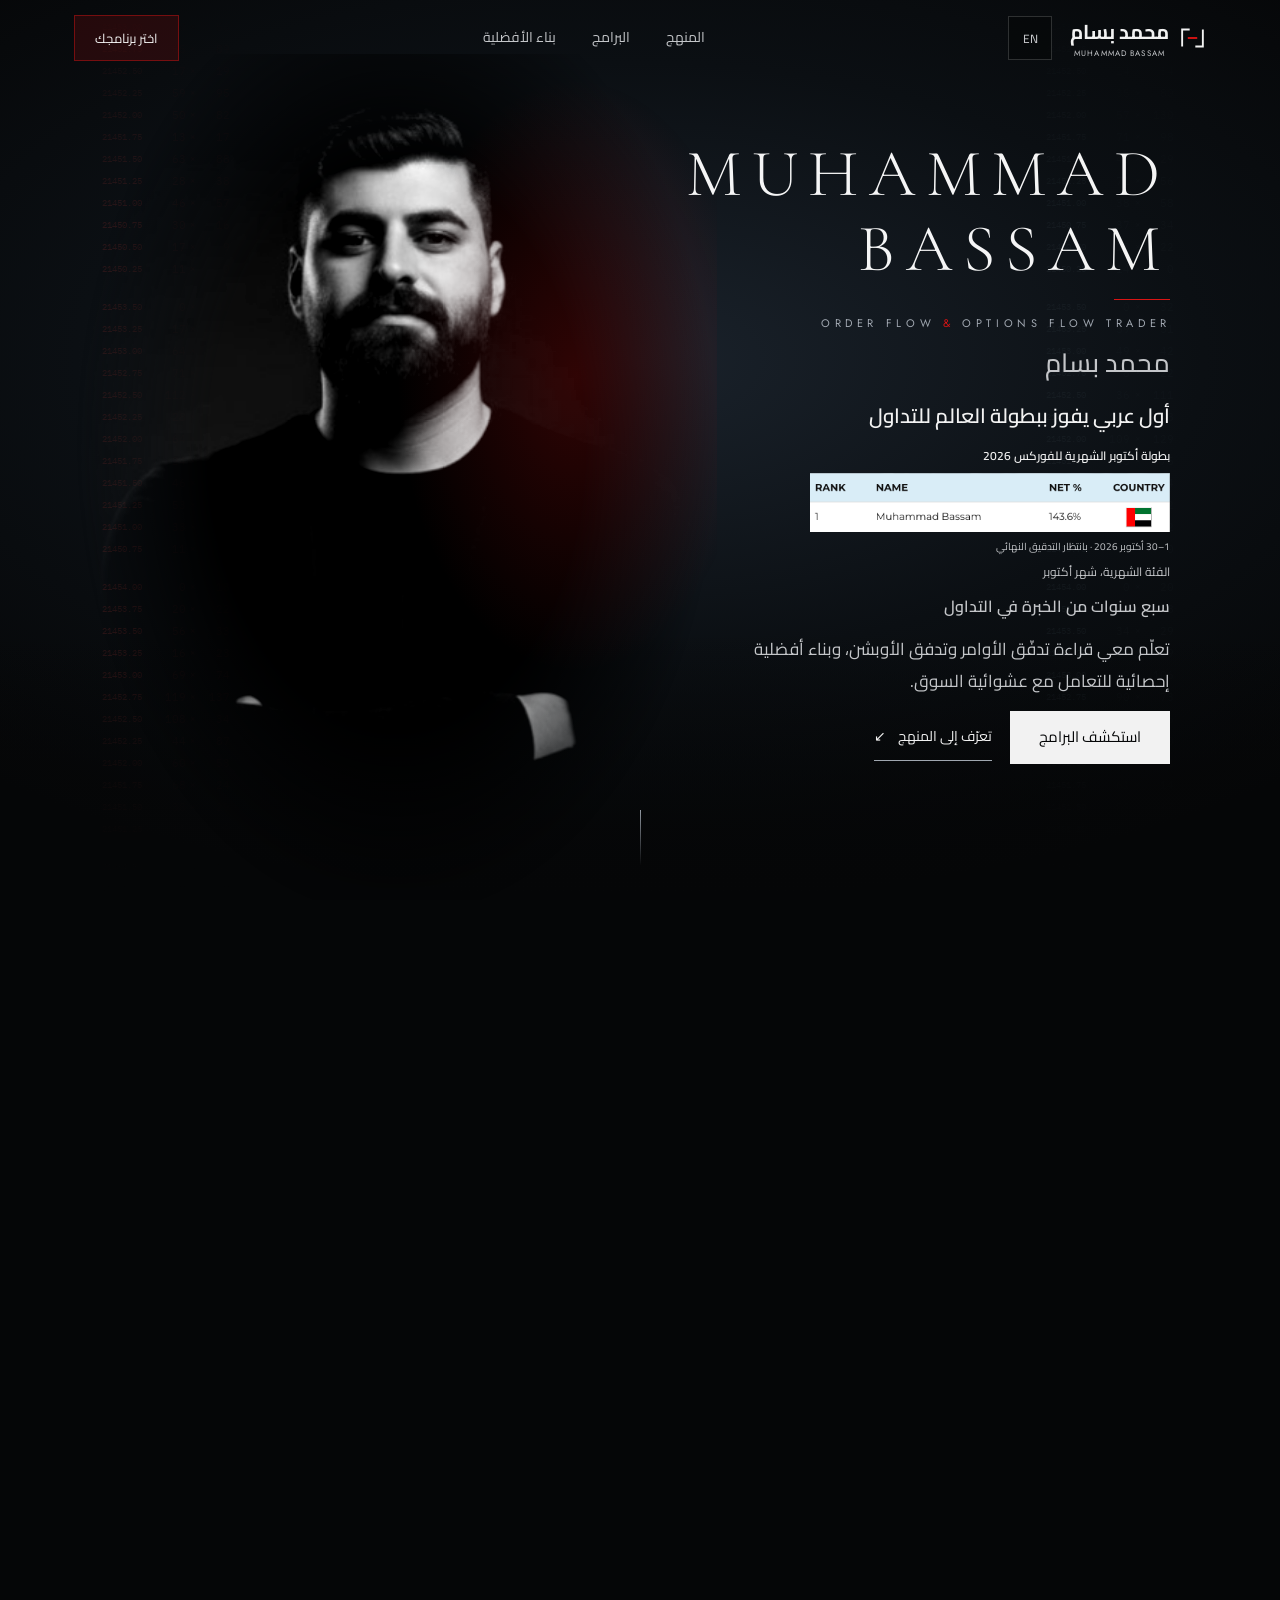
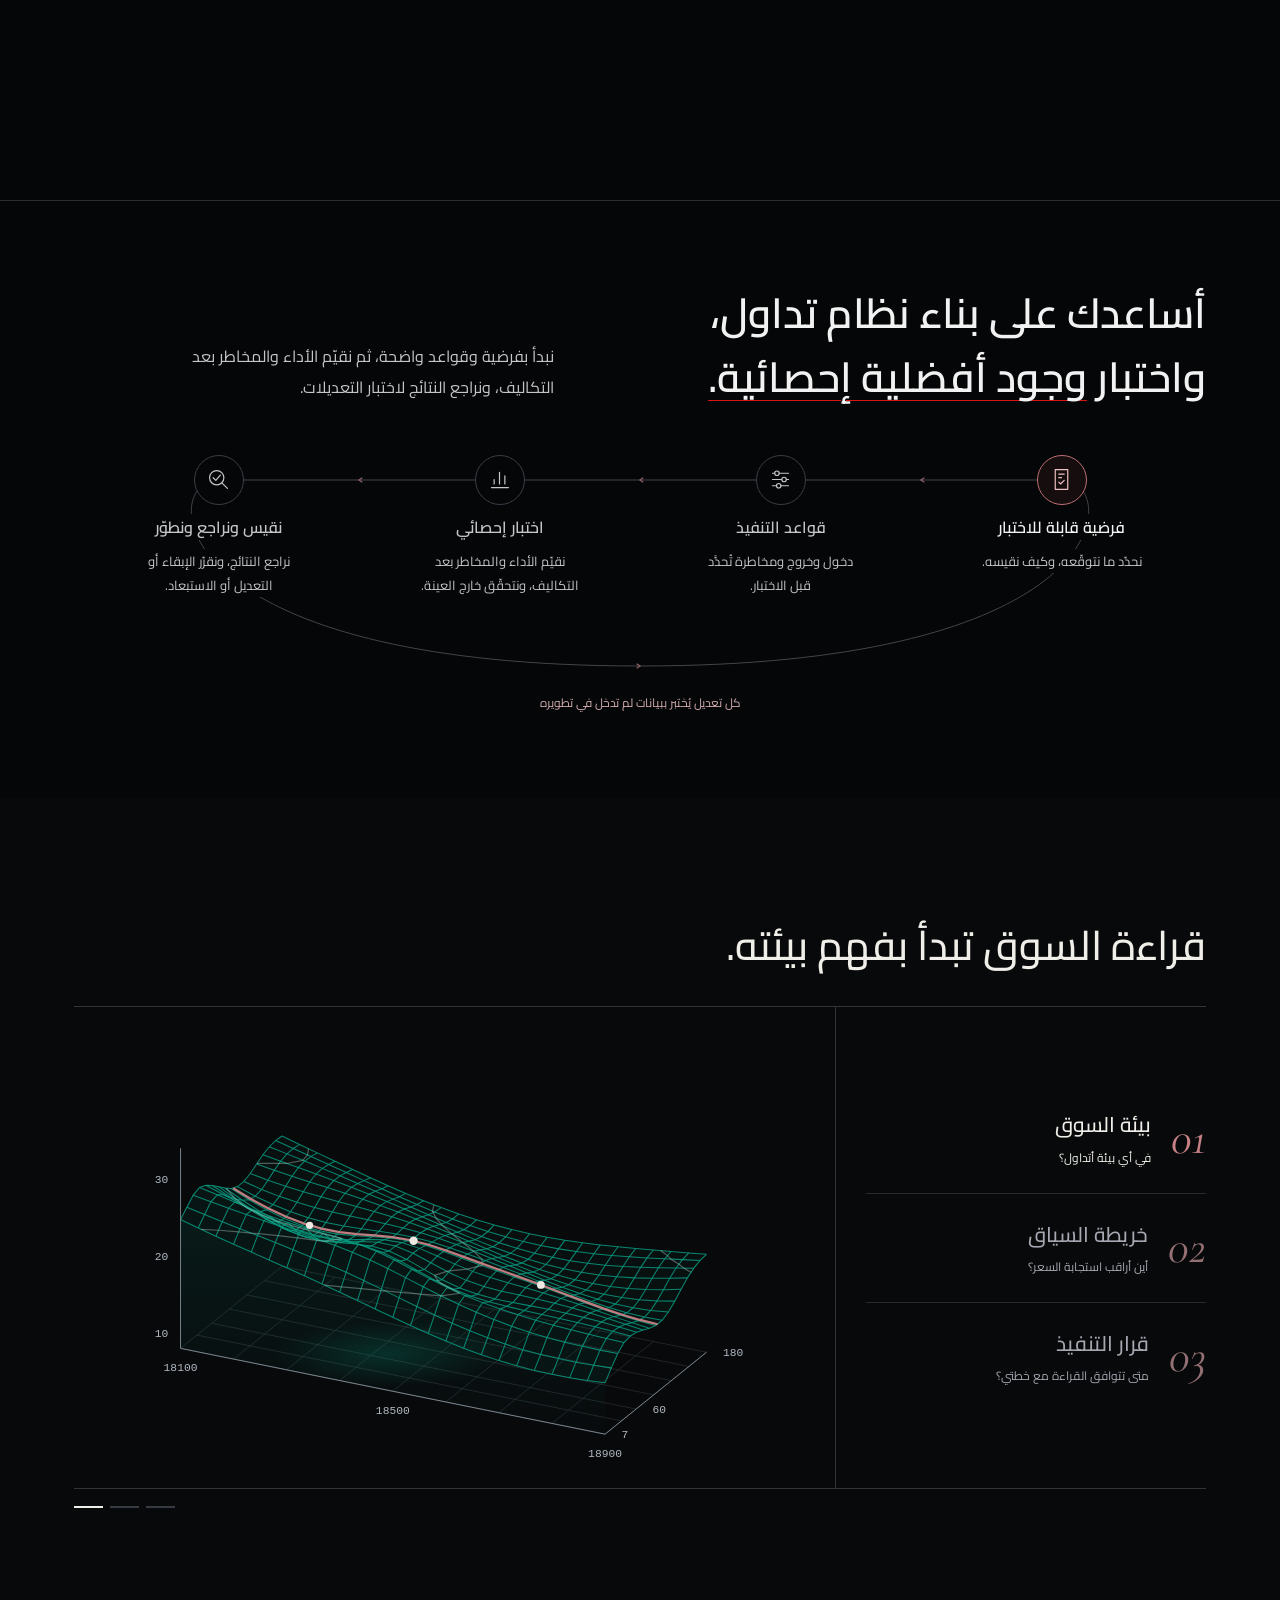
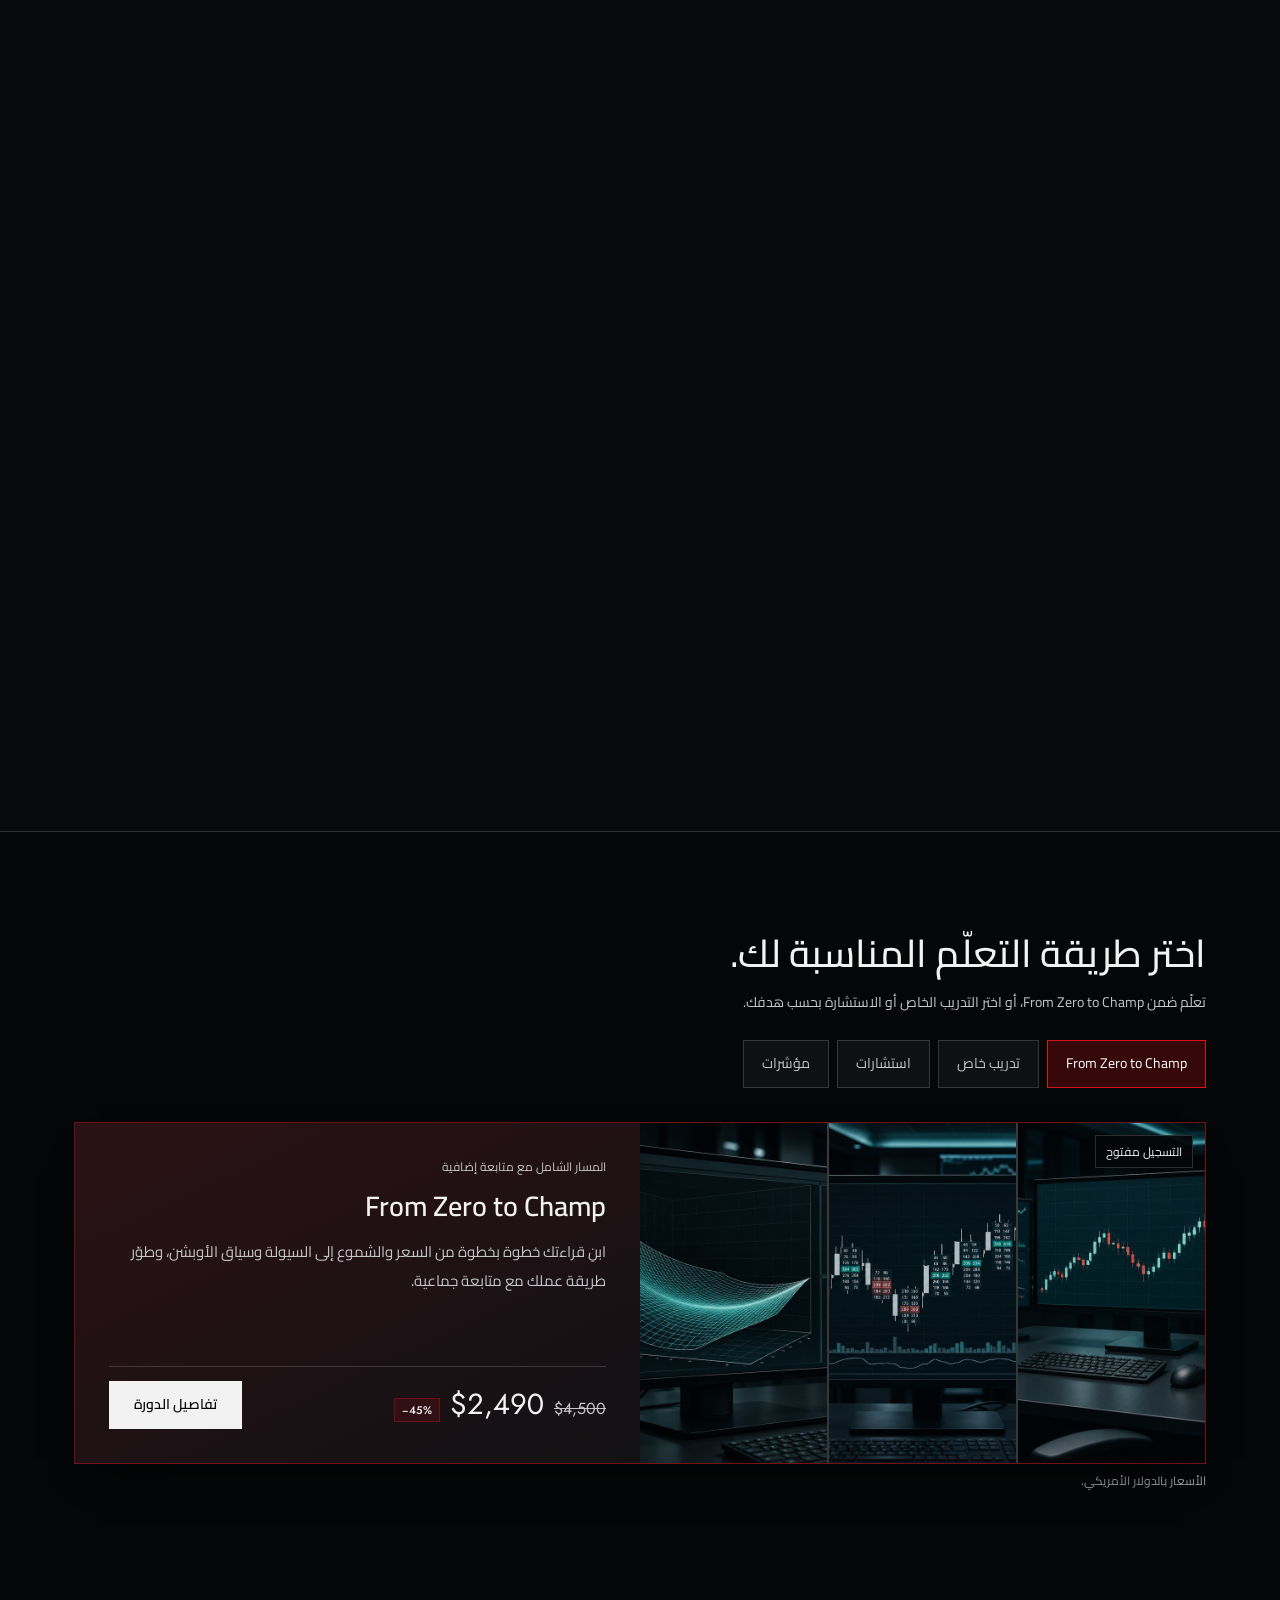
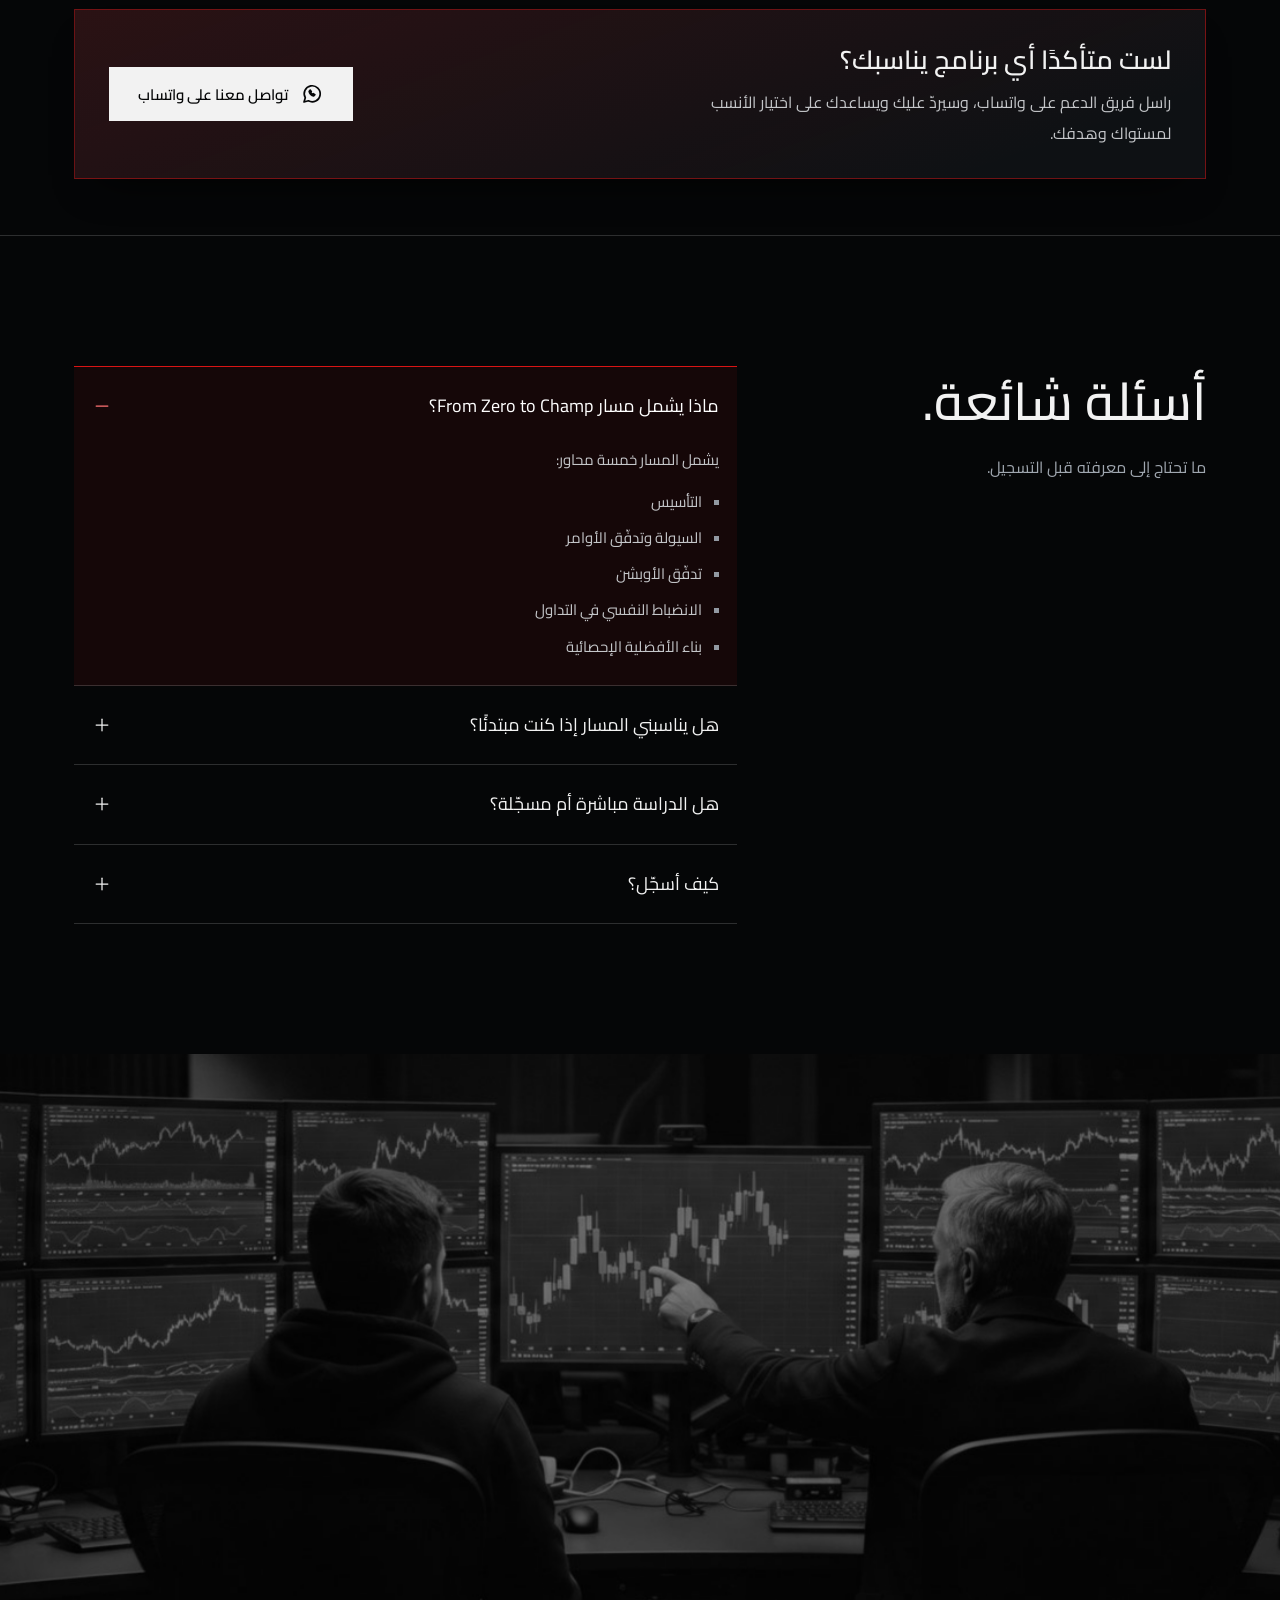
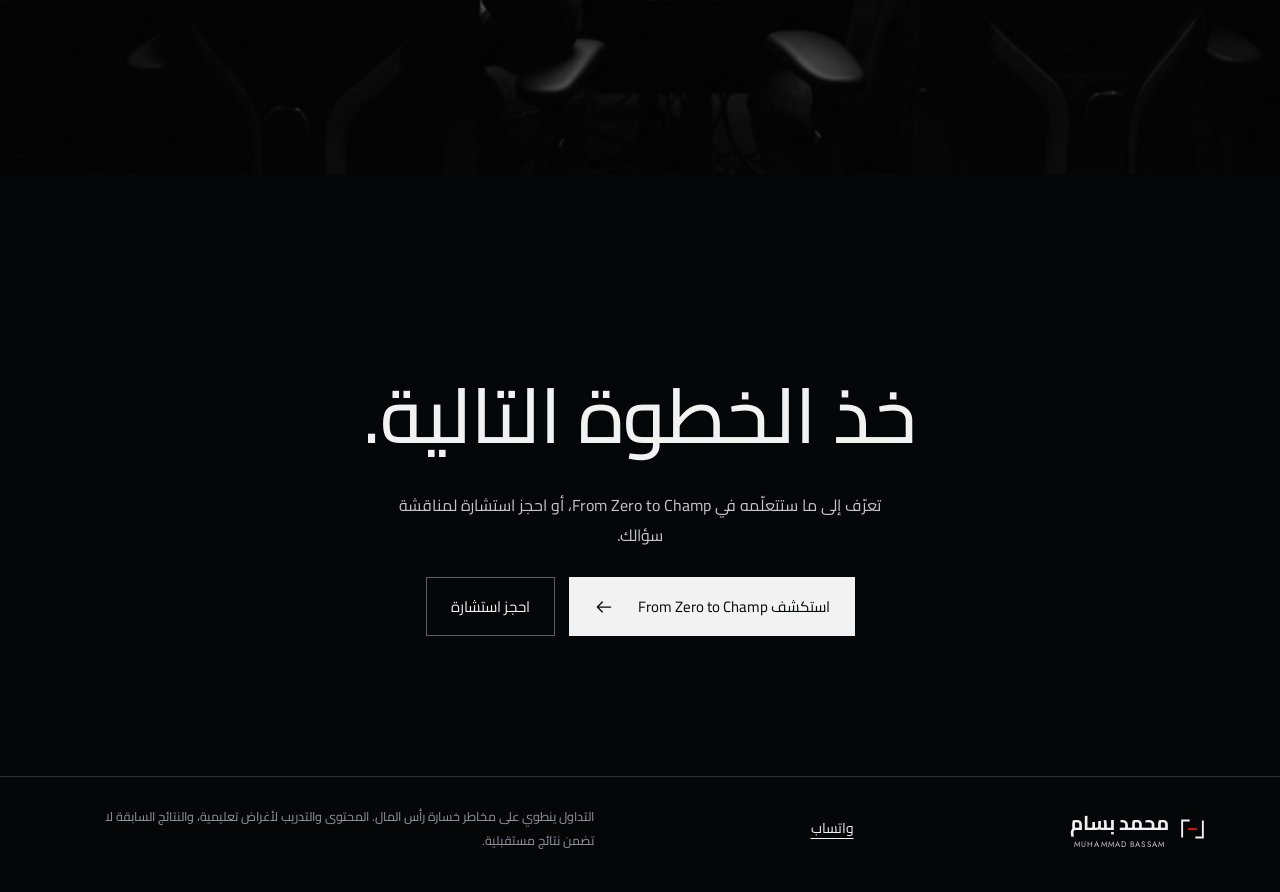
==== commit 4394d4a7: "Remove the crypto payment; everything goes through a form and WhatsApp Paying by crypto is not allow" ====
--- a/index.html
+++ b/index.html
@@ -14,7 +14,6 @@
 <link rel="stylesheet" href="market-section.css">
 <link rel="stylesheet" href="courses.css">
 <link rel="stylesheet" href="brand.css">
-<link rel="stylesheet" href="pay.css">
 <link rel="stylesheet" href="accents.css">
 </head>
 <body class="motion">
@@ -201,9 +200,9 @@
           </div>
           <div class="prog-foot">
             <div class="prog-price"><span>سعر التدريب</span><div class="course-offer-line"><s dir="ltr" data-private-original>$10,000</s><span class="course-discount" data-private-discount>خصم نحو 20%</span></div><b dir="ltr" data-price="private">$7,990</b></div>
-            <a class="pay-button pay-button-main" data-pay-link data-pay-offer="private" data-private-pay href="pay.html?offer=private" hidden><span class="pay-coin" aria-hidden="true"></span><span>ادفع بالكريبتو (USDT)</span></a>
+            <a class="prog-cta" data-private-apply href="apply.html#private"><span class="cta-label" data-private-action>نسّق موعدًا قادمًا</span><span aria-hidden="true">←</span></a>
             </div>
-          <p class="service-terms">بعد الدفع والتحقق منه، ننسّق معك محاور التدريب وعدد الجلسات ومدتها والموعد.</p>
+          <p class="service-terms">ننسّق محاور التدريب وعدد الجلسات ومدتها ونطاق المتابعة قبل تأكيد الموعد.</p>
         </div>
       </article>
       <article class="prog on service-panel" data-program-panel="consult" hidden>
@@ -214,10 +213,10 @@
           <p class="consult-duration"><span aria-hidden="true">◷</span> <span>مدة الاستشارة 90 دقيقة</span></p>
           <p>احجز جلسة خاصة لطرح سؤالك أو مناقشة الموضوع الذي يشغلك في التداول. نخصّص الوقت لما تريد فهمه، ونراجع معًا ما لديك من أفكار أو أمثلة.</p>
           <div class="service-fit"><h4>قبل الجلسة</h4><p>حدّد ما تريد مناقشته، وجهّز سؤالك وأي مثال أو ملاحظات تساعد على توضيحه.</p></div>
-          <div class="service-fit"><h4>ماذا يحدث بعد الدفع؟</h4><p>تختار موعدك أولًا، ثم تدفع بعملة USDT وترفع صورة الإيصال. يتحقّق الفريق من التحويل ويؤكّد لك الموعد.</p></div>
+          <div class="service-fit"><h4>ماذا يحدث بعد الحجز؟</h4><p>تختار موعدك وتترك بياناتك، ثم نتواصل معك على واتساب لتأكيد التفاصيل.</p></div>
           <div class="prog-foot">
             <div class="prog-price"><span>السعر</span><b data-price="consult"></b></div>
-            <a class="pay-button pay-button-main" data-pay-link data-pay-offer="consult" data-pay-target="book" href="book.html"><span class="pay-coin" aria-hidden="true"></span><span>احجز موعدك وادفع (USDT)</span></a>
+            <a class="prog-cta" data-consult-book href="book.html"><span class="cta-label">احجز موعدك</span><span aria-hidden="true">←</span></a>
           </div>
           <p class="service-terms">ينسّق الفريق معك الموعد وما يلزم تحضيره قبل الجلسة.</p>
         </div>
@@ -275,8 +274,8 @@
         <div class="faq-answer"><p>تجمع الدراسة بين لقاءات مباشرة ومحتوى مسجّل، مع متابعة جماعية.</p></div>
       </details>
       <details class="faq-item">
-        <summary><span>كيف أسجّل وأدفع؟</span><svg class="faq-icon" viewBox="0 0 24 24" aria-hidden="true" focusable="false"><path d="M5 12H19"/><path class="faq-plus" d="M12 5V19"/></svg></summary>
-        <div class="faq-answer"><p>افتح صفحة المسار واقرأ محتواه، ثم ادفع بعملة USDT على شبكة TRC20 وارفع صورة الإيصال. يتحقّق الفريق من التحويل ويتواصل معك لتأكيد تسجيلك.</p></div>
+        <summary><span>كيف أسجّل؟</span><svg class="faq-icon" viewBox="0 0 24 24" aria-hidden="true" focusable="false"><path d="M5 12H19"/><path class="faq-plus" d="M12 5V19"/></svg></summary>
+        <div class="faq-answer"><p>افتح صفحة المسار واقرأ محتواه، ثم عبّئ نموذج التسجيل. يصلنا طلبك، ونتواصل معك بالتفاصيل. وتقدر تراسلنا أيضًا على واتساب.</p></div>
       </details>
     </div>
   </div></section>
@@ -306,7 +305,6 @@
 <script src="site-visibility.js"></script>
 <script src="visibility.js"></script>
 <script src="app.js"></script>
-<script src="pay.js"></script>
 <script src="translations.js"></script>
 <script src="i18n.js"></script>
 <script src="motion.js"></script>
--- a/accents.css
+++ b/accents.css
@@ -1,4 +1,4 @@
-/* Accent layer on the dark theme. Reading text stays on black; everything you can act on or pay for
+/* Accent layer on the dark theme. Reading text stays on black; everything you can act on
    (tabs, offers, prices, choices, form fields, FAQ rows) sits on a lifted surface, and the offer itself
    carries a translucent tint of the brand red. Loaded after the page styles on every public page. */
 :root {
@@ -29,8 +29,6 @@
 
 /* Price + action block on service panels and the course page */
 #programs .service-panel .prog-foot, .course-catalog .prog-foot { max-width:none; padding:20px 22px; background:var(--tint); border:1px solid var(--red-line); }
-.prog-foot:has(.pay-button) { flex-wrap:wrap; }
-.prog-foot .pay-button { flex:1 0 100%; width:100%; margin:4px 0 0; }
 /* Button labels must not mirror in English: style.css flips every span inside .prog-cta (to turn the ← arrows). */
 .prog-cta > .cta-label, .prog-cta:hover > .cta-label, html[lang="en"] .prog-cta > .cta-label { transform:none; }
 
@@ -40,8 +38,6 @@
 .course-enroll:lang(en) h2 { font-family:"Jost",sans-serif; font-weight:500; }
 .course-enroll > p { margin-top:10px; color:var(--ink2); line-height:1.9; max-width:62ch; }
 .course-page .course-enroll .prog-foot { margin-top:22px; padding:0; background:none; border:0; }
-/* Consultation: booking and paying are one action */
-.prog-foot .pay-button-main { flex:none; width:auto; margin:0; margin-inline-start:auto; }
 .service-fit { padding:16px 18px; background:var(--surface); border:1px solid var(--line); }
 .service-fit + .service-fit { margin-top:0; }
 .private-schedule { padding:18px; background:var(--surface); border:1px solid var(--line); }
@@ -55,6 +51,7 @@
 .help-copy h2 { font:600 26px/1.5 "Cairo",sans-serif; color:var(--ink); margin:0; text-wrap:balance; }
 .help-copy p { margin-top:8px; max-width:56ch; color:var(--ink2); line-height:1.9; }
 .help-button { flex:none; display:inline-flex; align-items:center; gap:12px; min-height:54px; padding:12px 28px; background:var(--ink); color:var(--bg); border:1px solid var(--ink); font:600 15px/1.4 "Cairo",sans-serif; transition:background .2s, color .2s; }
+.help-button b { font:400 14px "Jost",sans-serif; opacity:.75; margin-inline-start:4px; white-space:nowrap; }
 .help-button svg { width:24px; height:24px; fill:none; stroke:currentColor; stroke-width:1.7; stroke-linecap:round; stroke-linejoin:round; }
 .help-button:hover { background:transparent; color:var(--ink); }
 .help-button:focus-visible { outline:2px solid var(--ink); outline-offset:4px; }
@@ -67,19 +64,15 @@
 .faq-item[open] summary { color:#fff; }
 .faq-answer { padding-inline:18px; }
 
-/* Application and payment pages */
+/* Application and booking pages */
 .pick span { background:var(--surface); }
 .pick input:checked + span { box-shadow:inset 0 0 0 1px var(--red); }
 .f input:not([type="checkbox"]):not([type="radio"]), .f textarea { padding:12px 14px; background:var(--surface); border:1px solid var(--line); }
 .f select { padding-top:12px; padding-bottom:12px; padding-inline-start:14px; background-color:var(--surface); border:1px solid var(--line); }
 .f input:focus, .f select:focus, .f textarea:focus { border-color:var(--red-line); background-color:var(--surface-2); }
 .ap-sum { padding:22px; background:var(--surface); border:1px solid var(--line); border-top-color:var(--red-line); }
-.pay-facts div { padding:16px 18px; background:var(--tint); border:1px solid var(--red-line); }
-.pay-wallet { background:linear-gradient(160deg, var(--tint-2), transparent 70%), var(--surface); border-color:var(--red-line); }
 
 @media (max-width:600px) {
-  #programs .service-panel .prog-foot .pay-button { flex:none; }
-  .prog-foot .pay-button-main { width:100%; }
 }
 @media (max-width:760px) {
   .program-jump button { padding:9px 14px; }
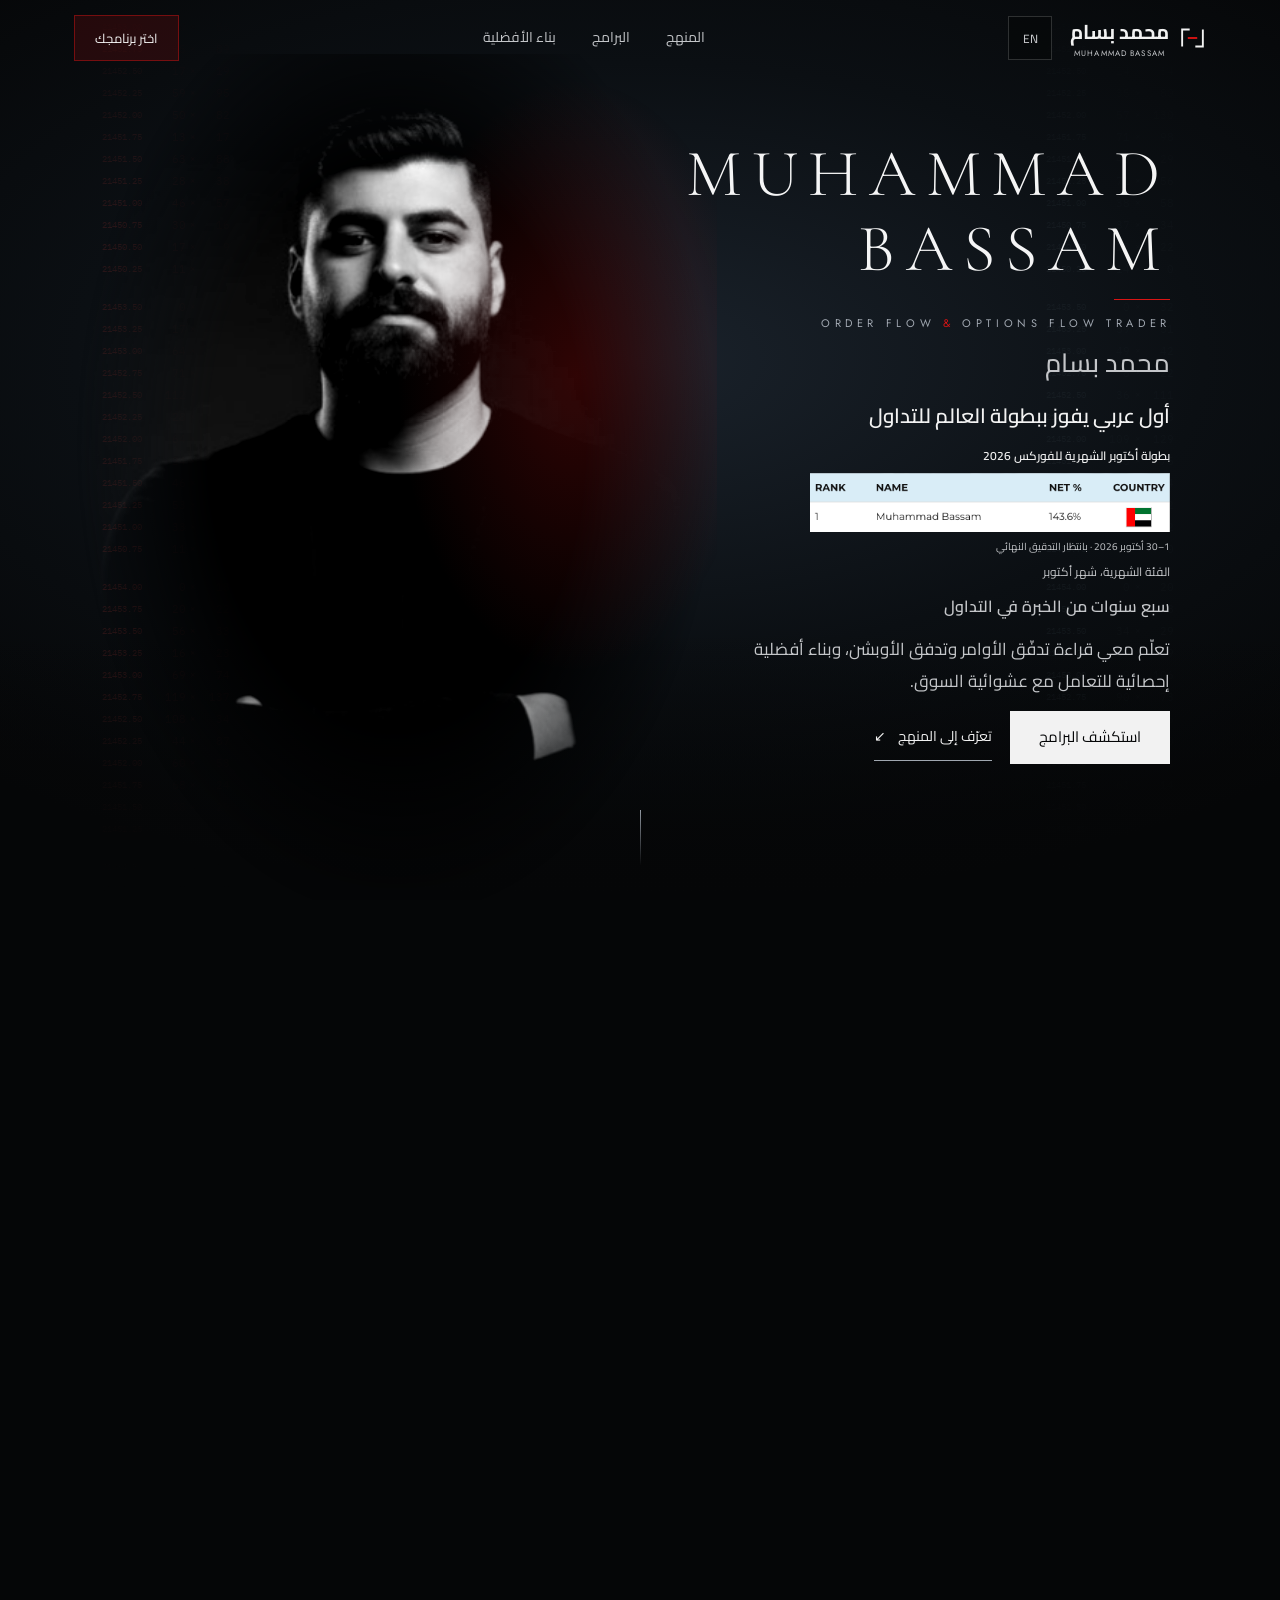
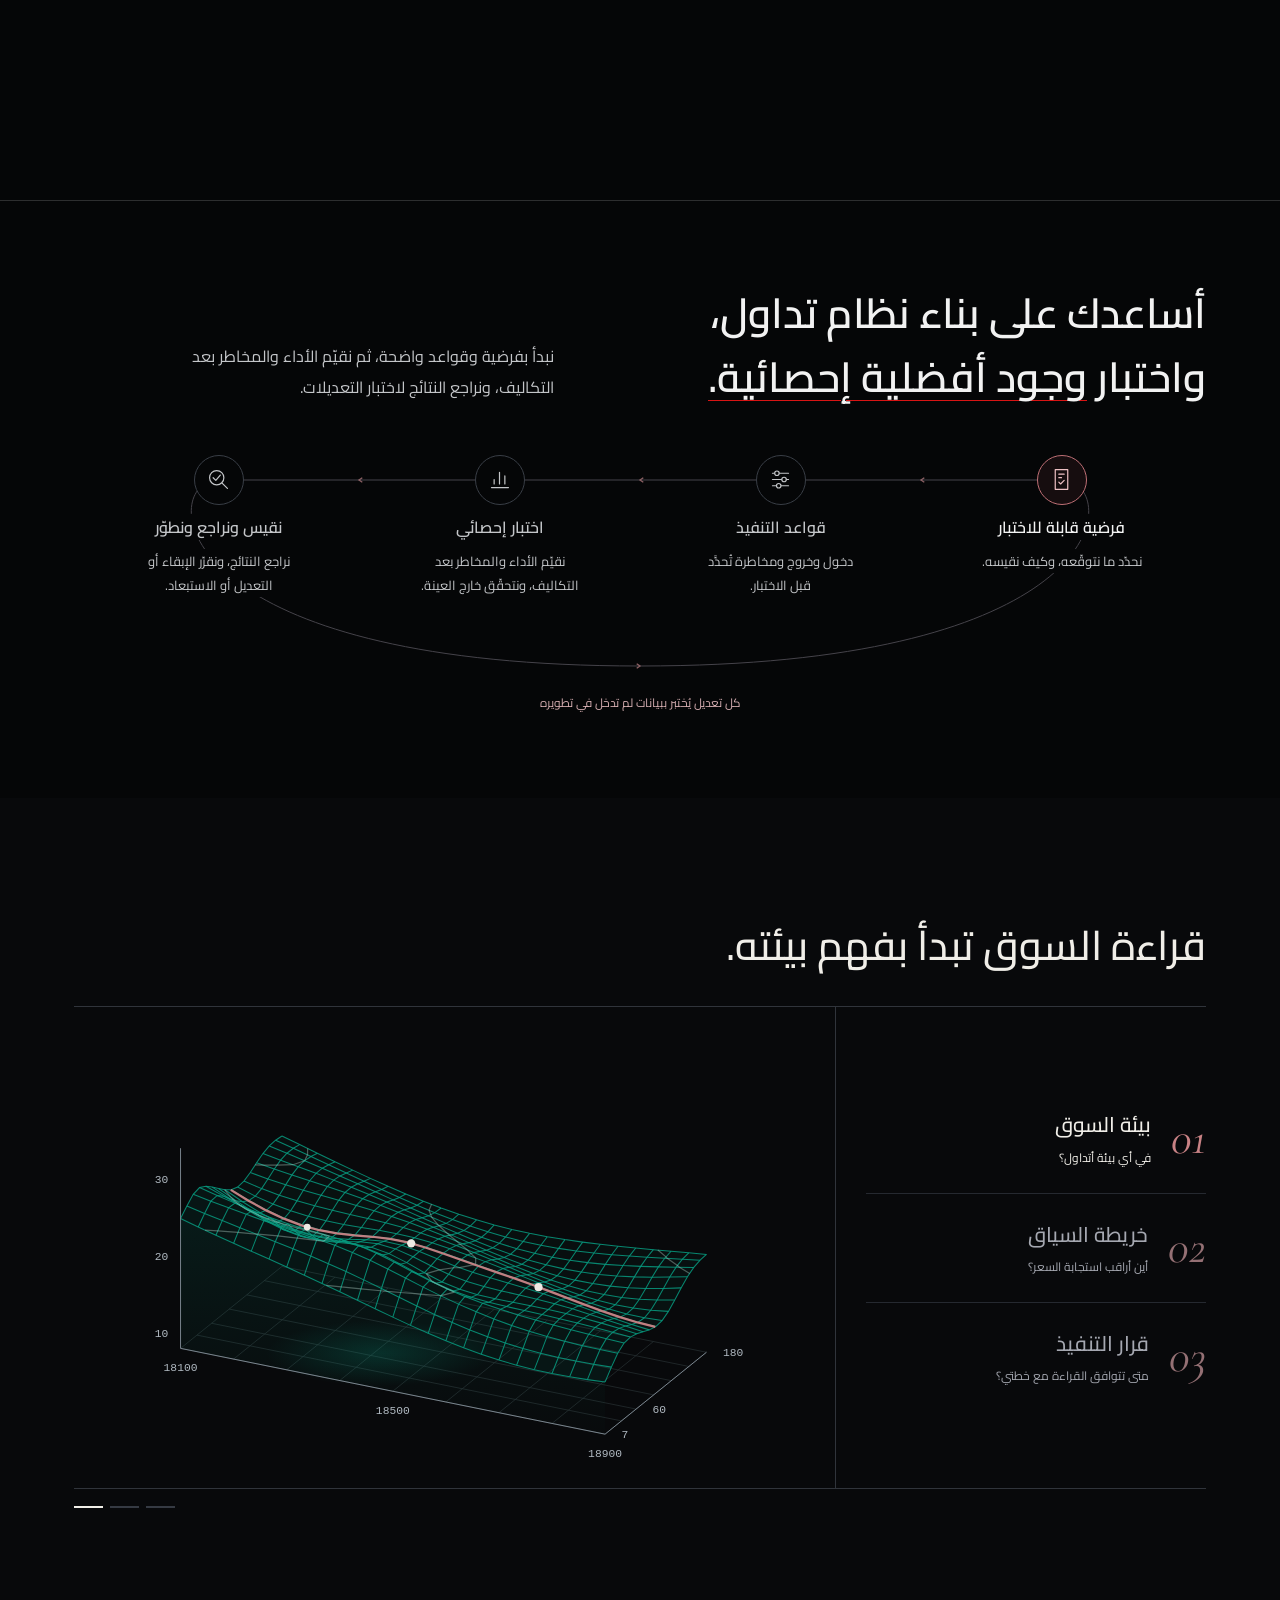
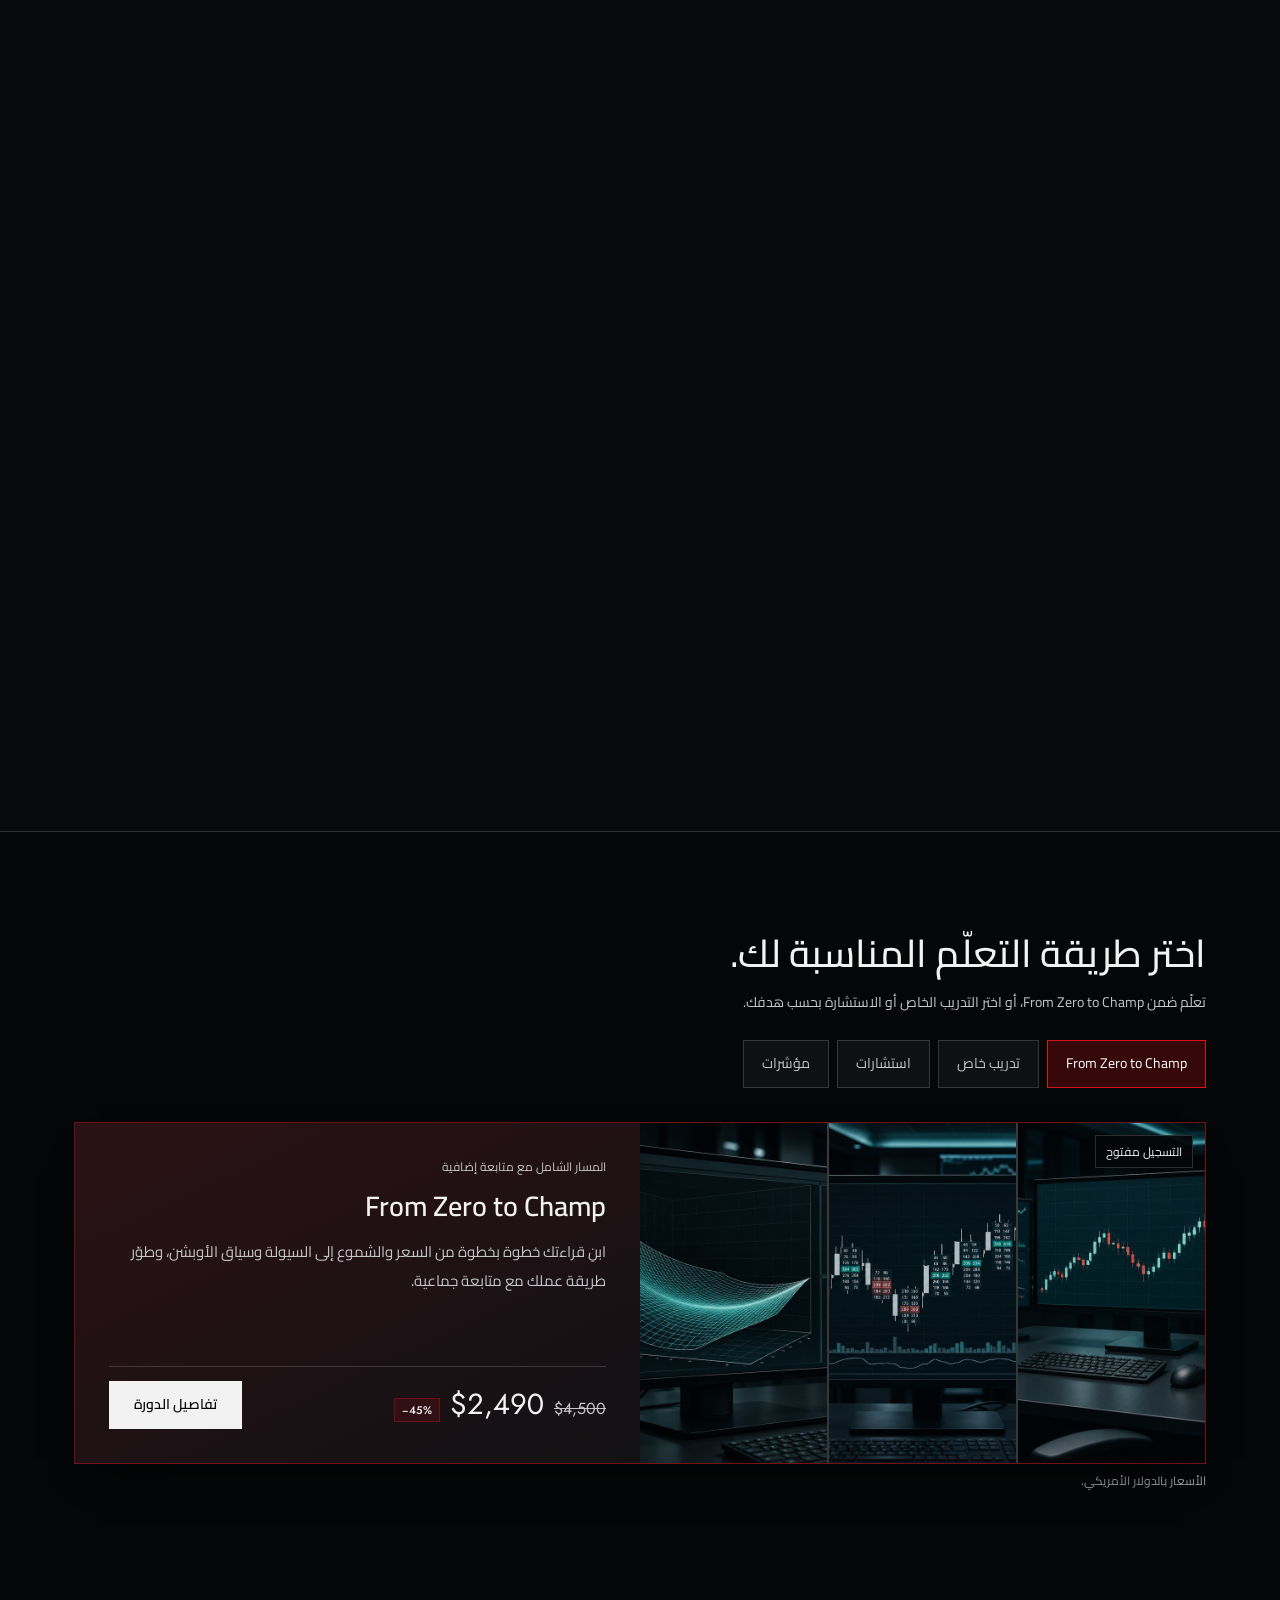
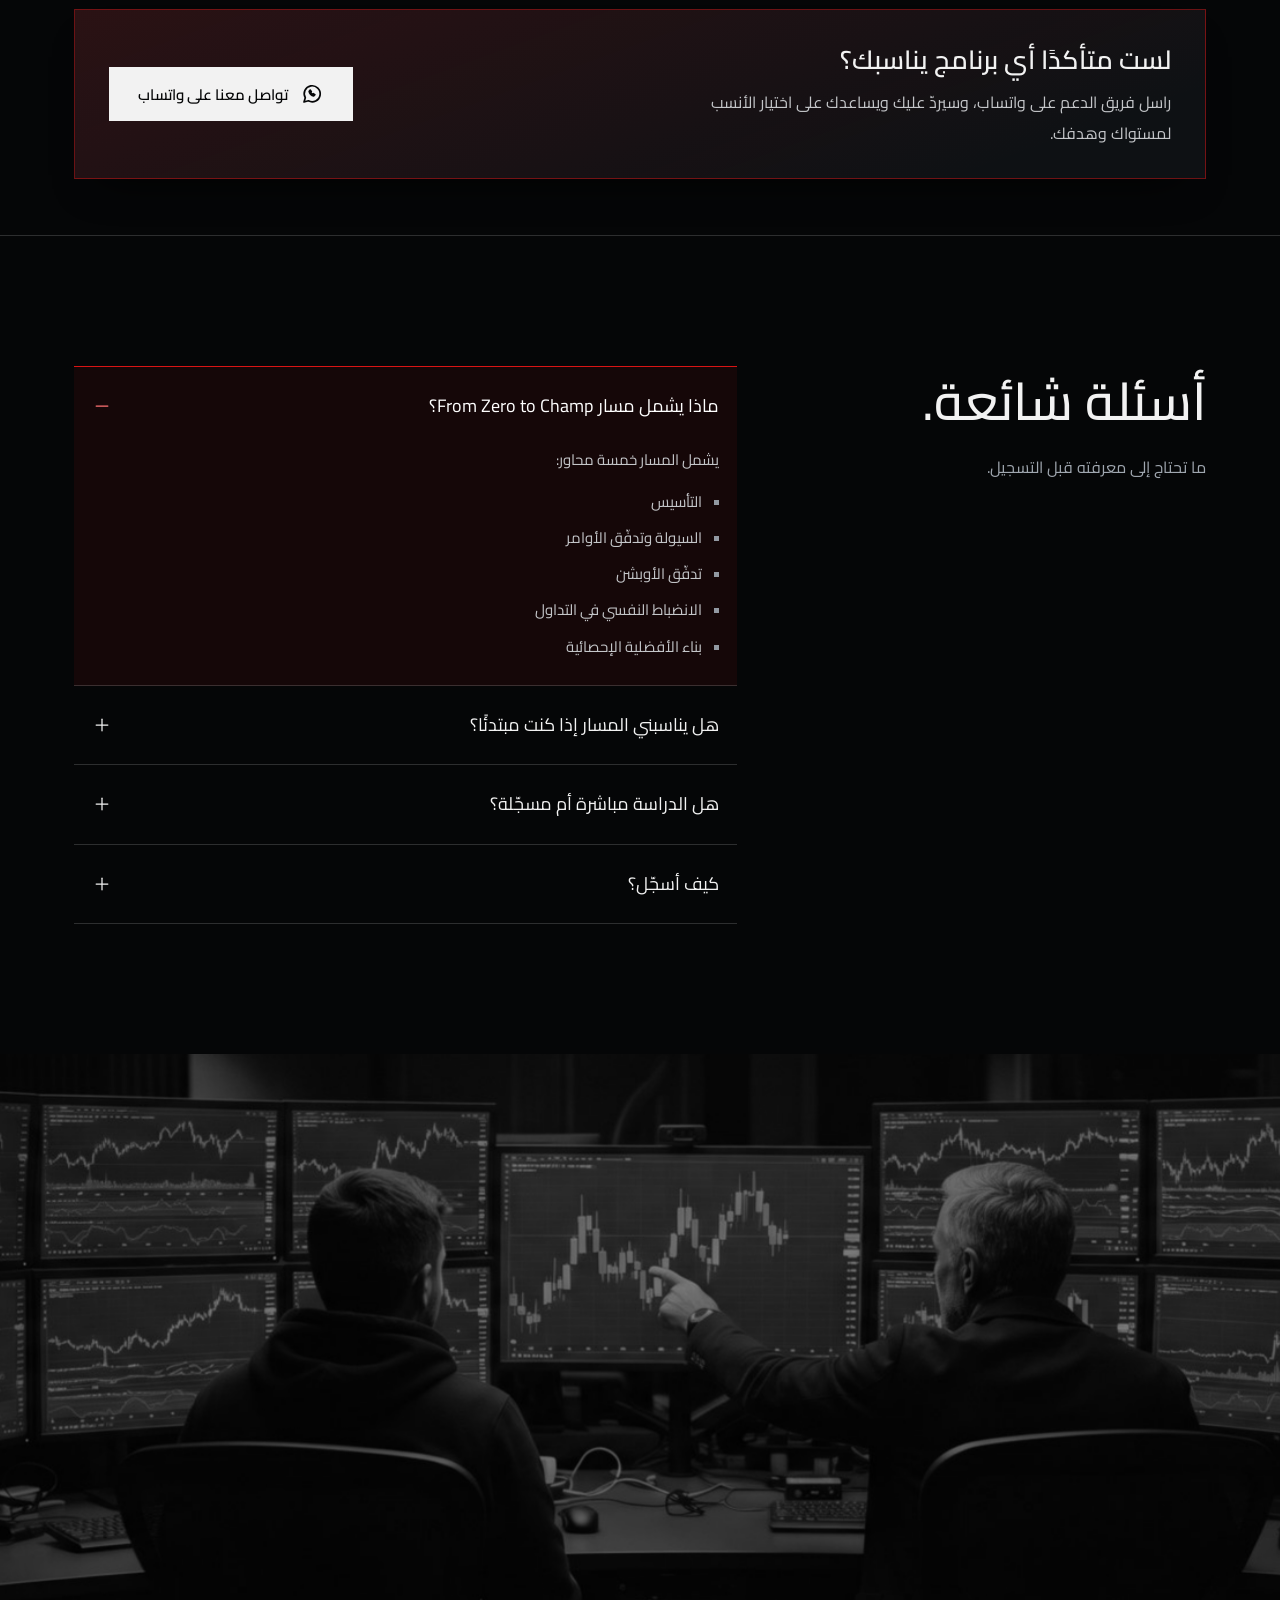
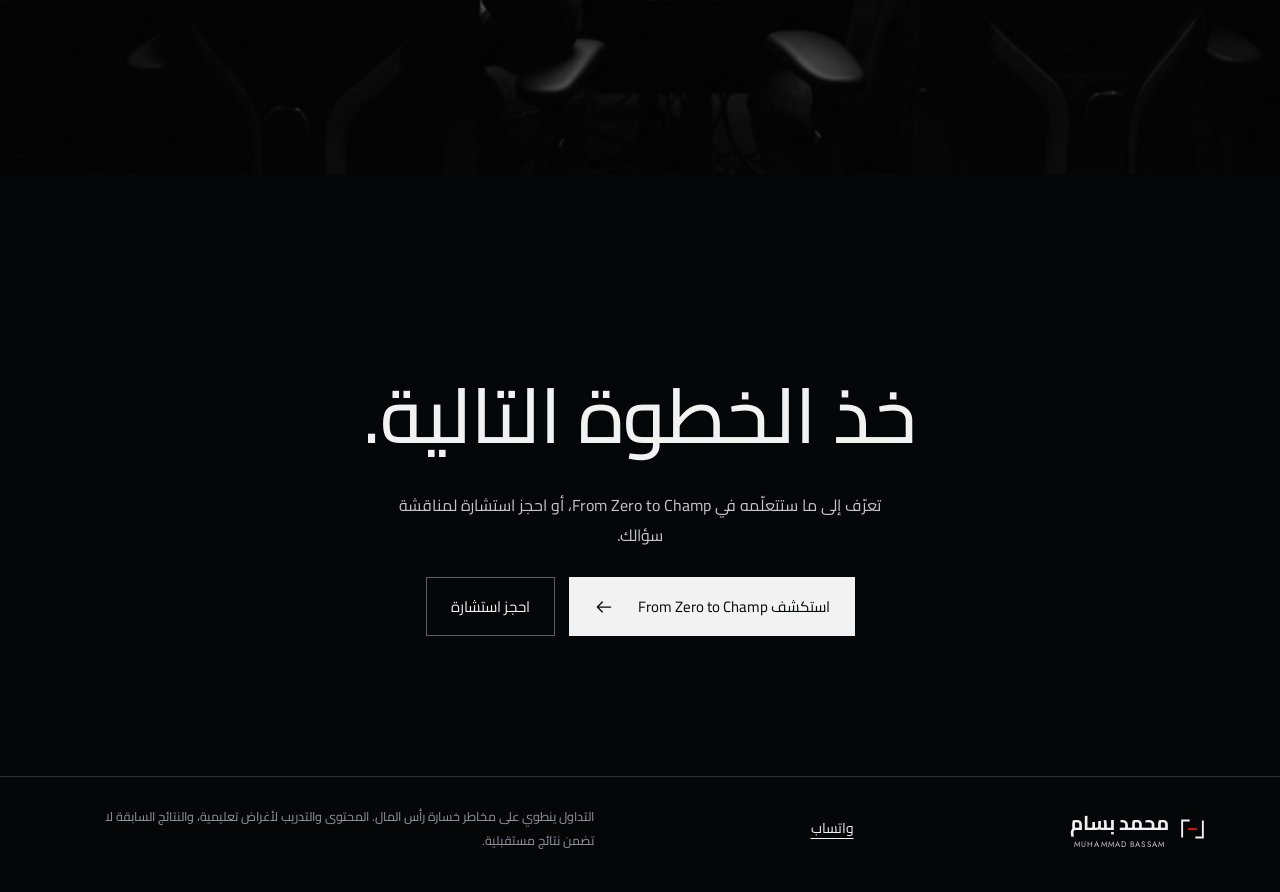
==== commit 0bc4c0de: "Keep the last design and flow, with no payment: the pay step now says contact us on WhatsApp - Resto" ====
--- a/index.html
+++ b/index.html
@@ -14,6 +14,7 @@
 <link rel="stylesheet" href="market-section.css">
 <link rel="stylesheet" href="courses.css">
 <link rel="stylesheet" href="brand.css">
+<link rel="stylesheet" href="pay.css">
 <link rel="stylesheet" href="accents.css">
 </head>
 <body class="motion">
@@ -200,9 +201,9 @@
           </div>
           <div class="prog-foot">
             <div class="prog-price"><span>سعر التدريب</span><div class="course-offer-line"><s dir="ltr" data-private-original>$10,000</s><span class="course-discount" data-private-discount>خصم نحو 20%</span></div><b dir="ltr" data-price="private">$7,990</b></div>
-            <a class="prog-cta" data-private-apply href="apply.html#private"><span class="cta-label" data-private-action>نسّق موعدًا قادمًا</span><span aria-hidden="true">←</span></a>
+            <a class="pay-button pay-button-main" data-pay-link data-pay-offer="private" data-private-pay href="pay.html?offer=private" hidden><span>نسّق موعدًا قادمًا</span></a>
             </div>
-          <p class="service-terms">ننسّق محاور التدريب وعدد الجلسات ومدتها ونطاق المتابعة قبل تأكيد الموعد.</p>
+          <p class="service-terms">بعد طلبك نتواصل معك على واتساب، وننسّق محاور التدريب وعدد الجلسات ومدتها والموعد والدفع.</p>
         </div>
       </article>
       <article class="prog on service-panel" data-program-panel="consult" hidden>
@@ -216,7 +217,7 @@
           <div class="service-fit"><h4>ماذا يحدث بعد الحجز؟</h4><p>تختار موعدك وتترك بياناتك، ثم نتواصل معك على واتساب لتأكيد التفاصيل.</p></div>
           <div class="prog-foot">
             <div class="prog-price"><span>السعر</span><b data-price="consult"></b></div>
-            <a class="prog-cta" data-consult-book href="book.html"><span class="cta-label">احجز موعدك</span><span aria-hidden="true">←</span></a>
+            <a class="pay-button pay-button-main" data-pay-link data-pay-offer="consult" data-pay-target="book" href="book.html"><span>احجز موعدك</span></a>
           </div>
           <p class="service-terms">ينسّق الفريق معك الموعد وما يلزم تحضيره قبل الجلسة.</p>
         </div>
@@ -275,7 +276,7 @@
       </details>
       <details class="faq-item">
         <summary><span>كيف أسجّل؟</span><svg class="faq-icon" viewBox="0 0 24 24" aria-hidden="true" focusable="false"><path d="M5 12H19"/><path class="faq-plus" d="M12 5V19"/></svg></summary>
-        <div class="faq-answer"><p>افتح صفحة المسار واقرأ محتواه، ثم عبّئ نموذج التسجيل. يصلنا طلبك، ونتواصل معك بالتفاصيل. وتقدر تراسلنا أيضًا على واتساب.</p></div>
+        <div class="faq-answer"><p>افتح صفحة المسار واقرأ محتواه، ثم اضغط «سجّل الآن» واترك بياناتك. يصلنا طلبك، وللدفع تواصل معنا على واتساب. لا يتم أي دفع عبر الموقع.</p></div>
       </details>
     </div>
   </div></section>
@@ -305,6 +306,7 @@
 <script src="site-visibility.js"></script>
 <script src="visibility.js"></script>
 <script src="app.js"></script>
+<script src="pay.js"></script>
 <script src="translations.js"></script>
 <script src="i18n.js"></script>
 <script src="motion.js"></script>
--- a/pay.css
+++ b/pay.css
@@ -0,0 +1,32 @@
+/* Enrolment page (pay.html: details, then pay via WhatsApp) and the enrol buttons on other pages. Nothing is paid on the site. */
+.pay-progress { grid-template-columns:repeat(2,1fr); }
+.pay-transfer .legend { font:500 38px/1.3 "Cairo",sans-serif; }
+.pay-facts { display:grid; grid-template-columns:1fr 1fr; gap:20px 40px; }
+.pay-facts div { display:grid; gap:4px; padding-bottom:14px; border-bottom:1px solid var(--line); }
+.pay-facts dt { font-size:13px; color:var(--mid); }
+.pay-facts dd { font:400 26px "Jost",sans-serif; color:var(--ink); text-align:start; }
+html[dir="rtl"] .pay-facts dd { text-align:right; }
+.pay-wallet { display:grid; gap:12px; justify-items:start; padding:24px; border:1px solid var(--line); background:var(--bg2); }
+.pay-wallet-label { font-size:13px; color:var(--mid); }
+.pay-test-notice { border-color:var(--red); }
+.pay-rules { list-style:none; display:grid; gap:10px; color:var(--ink2); font-size:14.5px; }
+.pay-rules li { position:relative; padding-inline-start:20px; }
+.pay-rules li::before { content:""; position:absolute; inset-inline-start:0; top:.8em; width:8px; height:1px; background:var(--red); }
+.pay-sum-note { font-size:13px !important; }
+.pay-sent { color:var(--ink); font-size:16px; }
+.pay-sent[hidden] { display:none; }
+.pay-whatsapp { margin-top:4px; }
+/* Enrol button: a clearly visible button for each priced offer. */
+.pay-button { position:relative; z-index:2; display:flex; width:fit-content; align-items:center; justify-content:center; gap:12px; min-height:50px; margin-top:18px; margin-inline-start:auto; padding:12px 24px; border:1px solid var(--red); background:rgba(217,20,20,.1); color:var(--ink); font:600 15px/1.4 "Cairo",sans-serif; transition:background .3s, color .3s; }
+.pay-button:hover { background:var(--red); color:#fff; }
+.pay-button:focus-visible { outline:2px solid var(--ink); outline-offset:4px; }
+.pay-button[hidden] { display:none; }
+.course-card-pay { width:100%; margin-top:14px; }
+.ap-sum .pay-button { width:100%; margin-top:4px; }
+@media (max-width:760px) {
+  .pay-button { width:100%; }
+  .pay-facts { grid-template-columns:1fr; }
+  .pay-transfer .legend { font-size:30px; }
+  .pay-wallet { padding:18px; }
+  .pay-page .ap-sum .text-link, .pay-page .ap-sum .pay-sum-note { grid-column:1 / -1; justify-self:start; }
+}
--- a/accents.css
+++ b/accents.css
@@ -1,4 +1,4 @@
-/* Accent layer on the dark theme. Reading text stays on black; everything you can act on
+/* Accent layer on the dark theme. Reading text stays on black; everything you can act on or pay for
    (tabs, offers, prices, choices, form fields, FAQ rows) sits on a lifted surface, and the offer itself
    carries a translucent tint of the brand red. Loaded after the page styles on every public page. */
 :root {
@@ -29,6 +29,8 @@
 
 /* Price + action block on service panels and the course page */
 #programs .service-panel .prog-foot, .course-catalog .prog-foot { max-width:none; padding:20px 22px; background:var(--tint); border:1px solid var(--red-line); }
+.prog-foot:has(.pay-button) { flex-wrap:wrap; }
+.prog-foot .pay-button { flex:1 0 100%; width:100%; margin:4px 0 0; }
 /* Button labels must not mirror in English: style.css flips every span inside .prog-cta (to turn the ← arrows). */
 .prog-cta > .cta-label, .prog-cta:hover > .cta-label, html[lang="en"] .prog-cta > .cta-label { transform:none; }
 
@@ -38,6 +40,8 @@
 .course-enroll:lang(en) h2 { font-family:"Jost",sans-serif; font-weight:500; }
 .course-enroll > p { margin-top:10px; color:var(--ink2); line-height:1.9; max-width:62ch; }
 .course-page .course-enroll .prog-foot { margin-top:22px; padding:0; background:none; border:0; }
+/* Consultation: booking and paying are one action */
+.prog-foot .pay-button-main { flex:none; width:auto; margin:0; margin-inline-start:auto; }
 .service-fit { padding:16px 18px; background:var(--surface); border:1px solid var(--line); }
 .service-fit + .service-fit { margin-top:0; }
 .private-schedule { padding:18px; background:var(--surface); border:1px solid var(--line); }
@@ -64,15 +68,19 @@
 .faq-item[open] summary { color:#fff; }
 .faq-answer { padding-inline:18px; }
 
-/* Application and booking pages */
+/* Application and payment pages */
 .pick span { background:var(--surface); }
 .pick input:checked + span { box-shadow:inset 0 0 0 1px var(--red); }
 .f input:not([type="checkbox"]):not([type="radio"]), .f textarea { padding:12px 14px; background:var(--surface); border:1px solid var(--line); }
 .f select { padding-top:12px; padding-bottom:12px; padding-inline-start:14px; background-color:var(--surface); border:1px solid var(--line); }
 .f input:focus, .f select:focus, .f textarea:focus { border-color:var(--red-line); background-color:var(--surface-2); }
 .ap-sum { padding:22px; background:var(--surface); border:1px solid var(--line); border-top-color:var(--red-line); }
+.pay-facts div { padding:16px 18px; background:var(--tint); border:1px solid var(--red-line); }
+.pay-wallet { background:linear-gradient(160deg, var(--tint-2), transparent 70%), var(--surface); border-color:var(--red-line); }
 
 @media (max-width:600px) {
+  #programs .service-panel .prog-foot .pay-button { flex:none; }
+  .prog-foot .pay-button-main { width:100%; }
 }
 @media (max-width:760px) {
   .program-jump button { padding:9px 14px; }
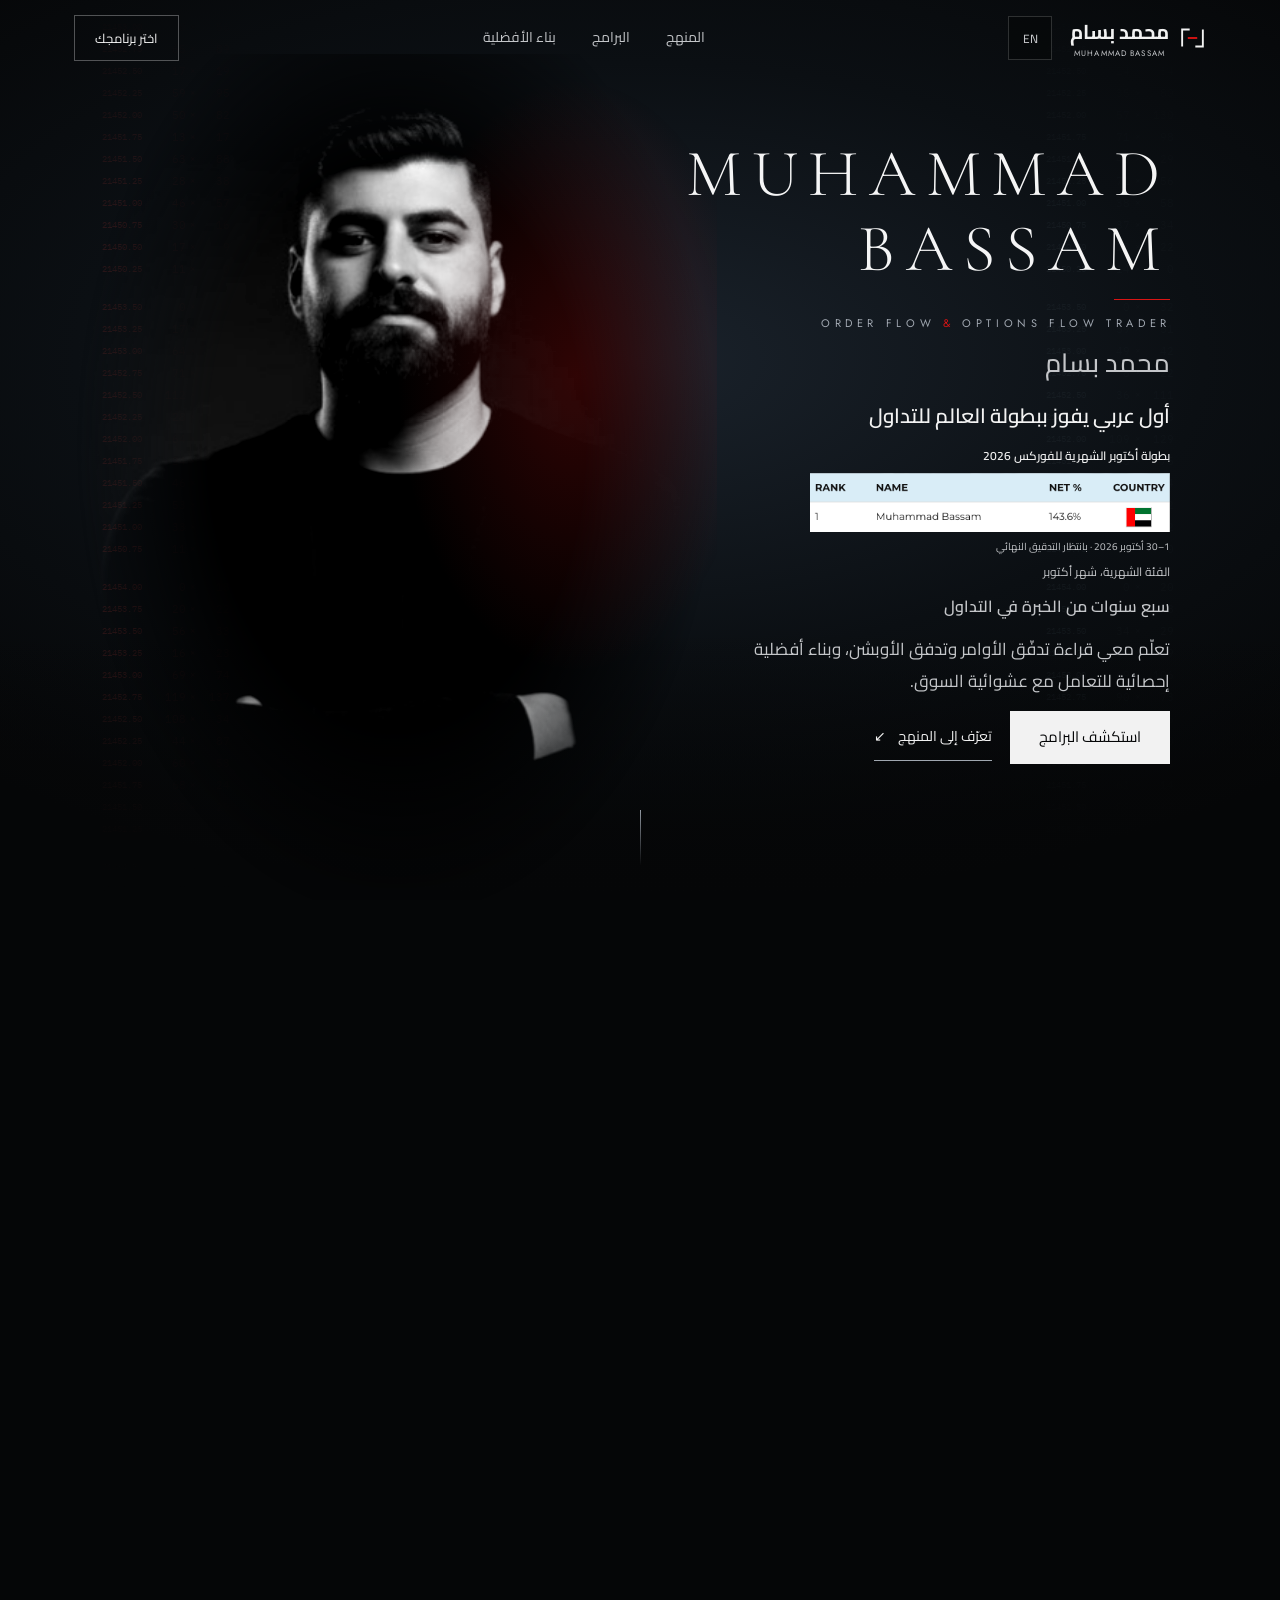
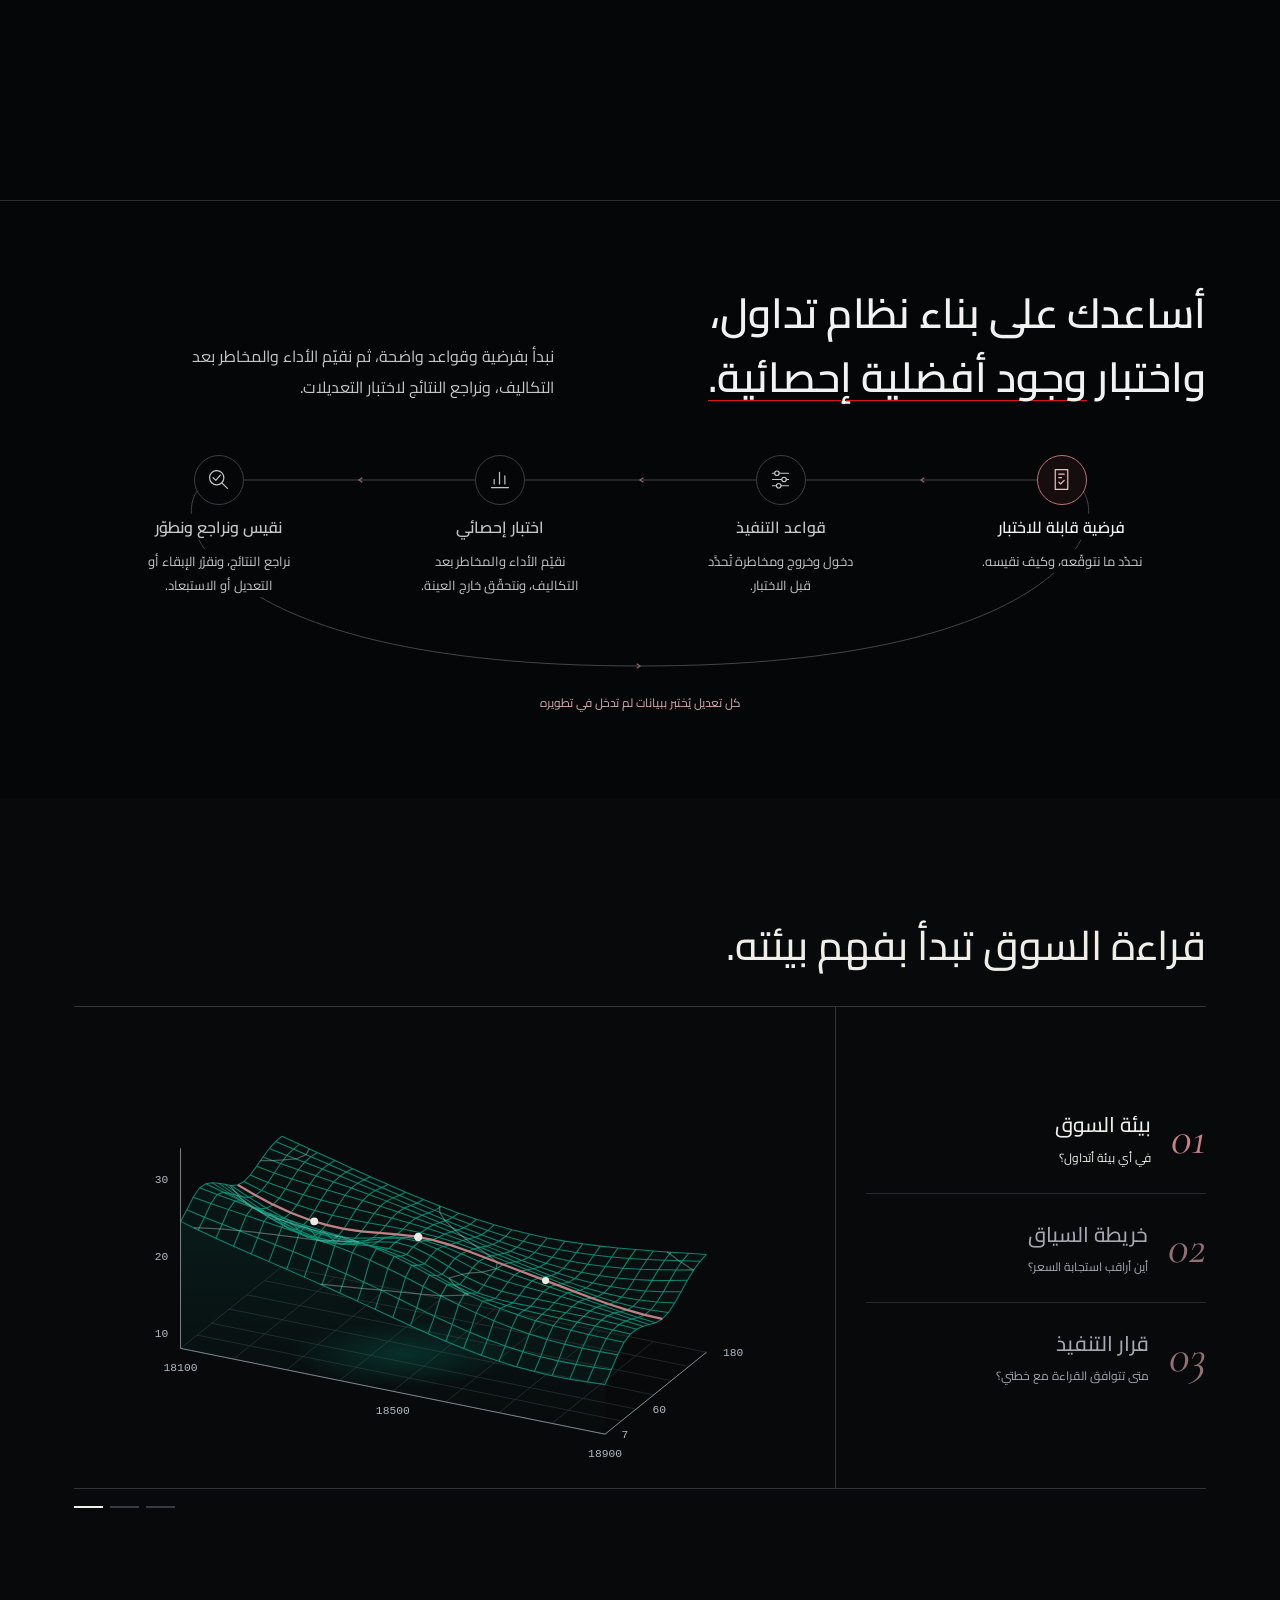
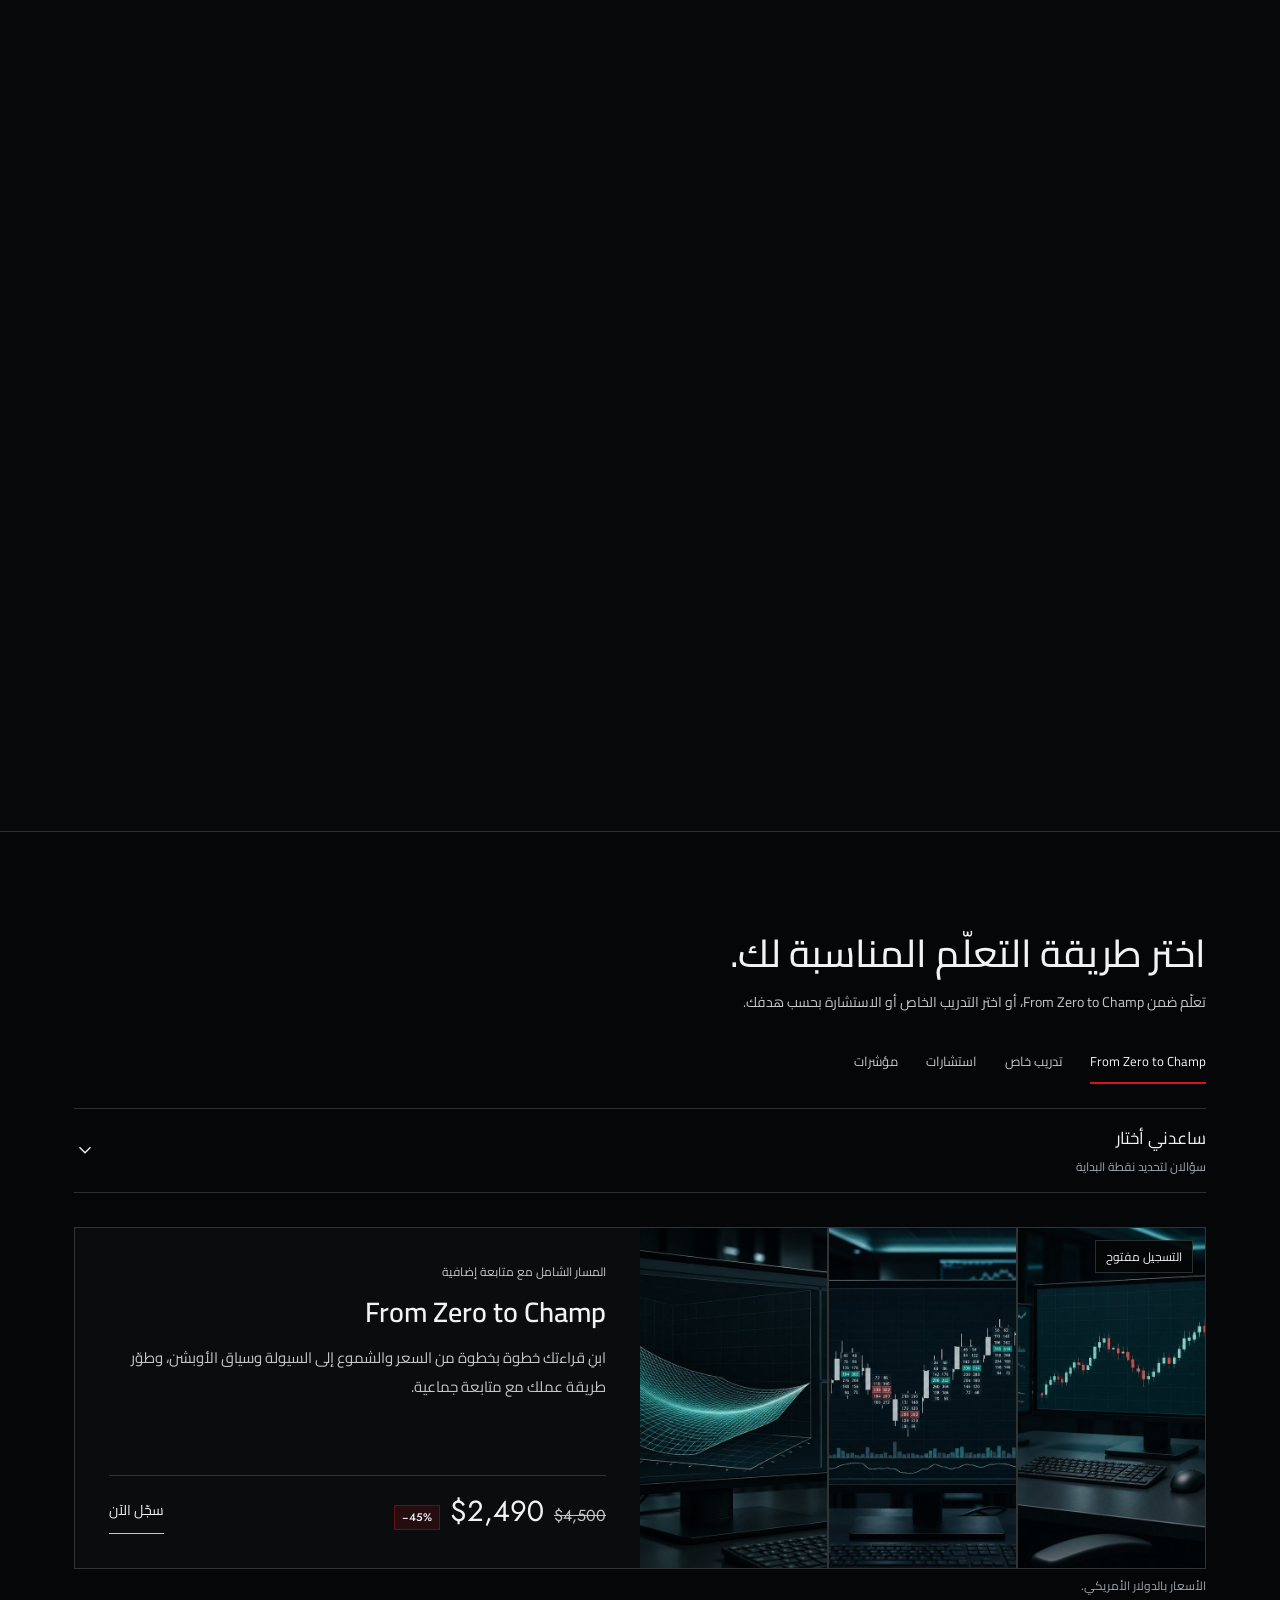
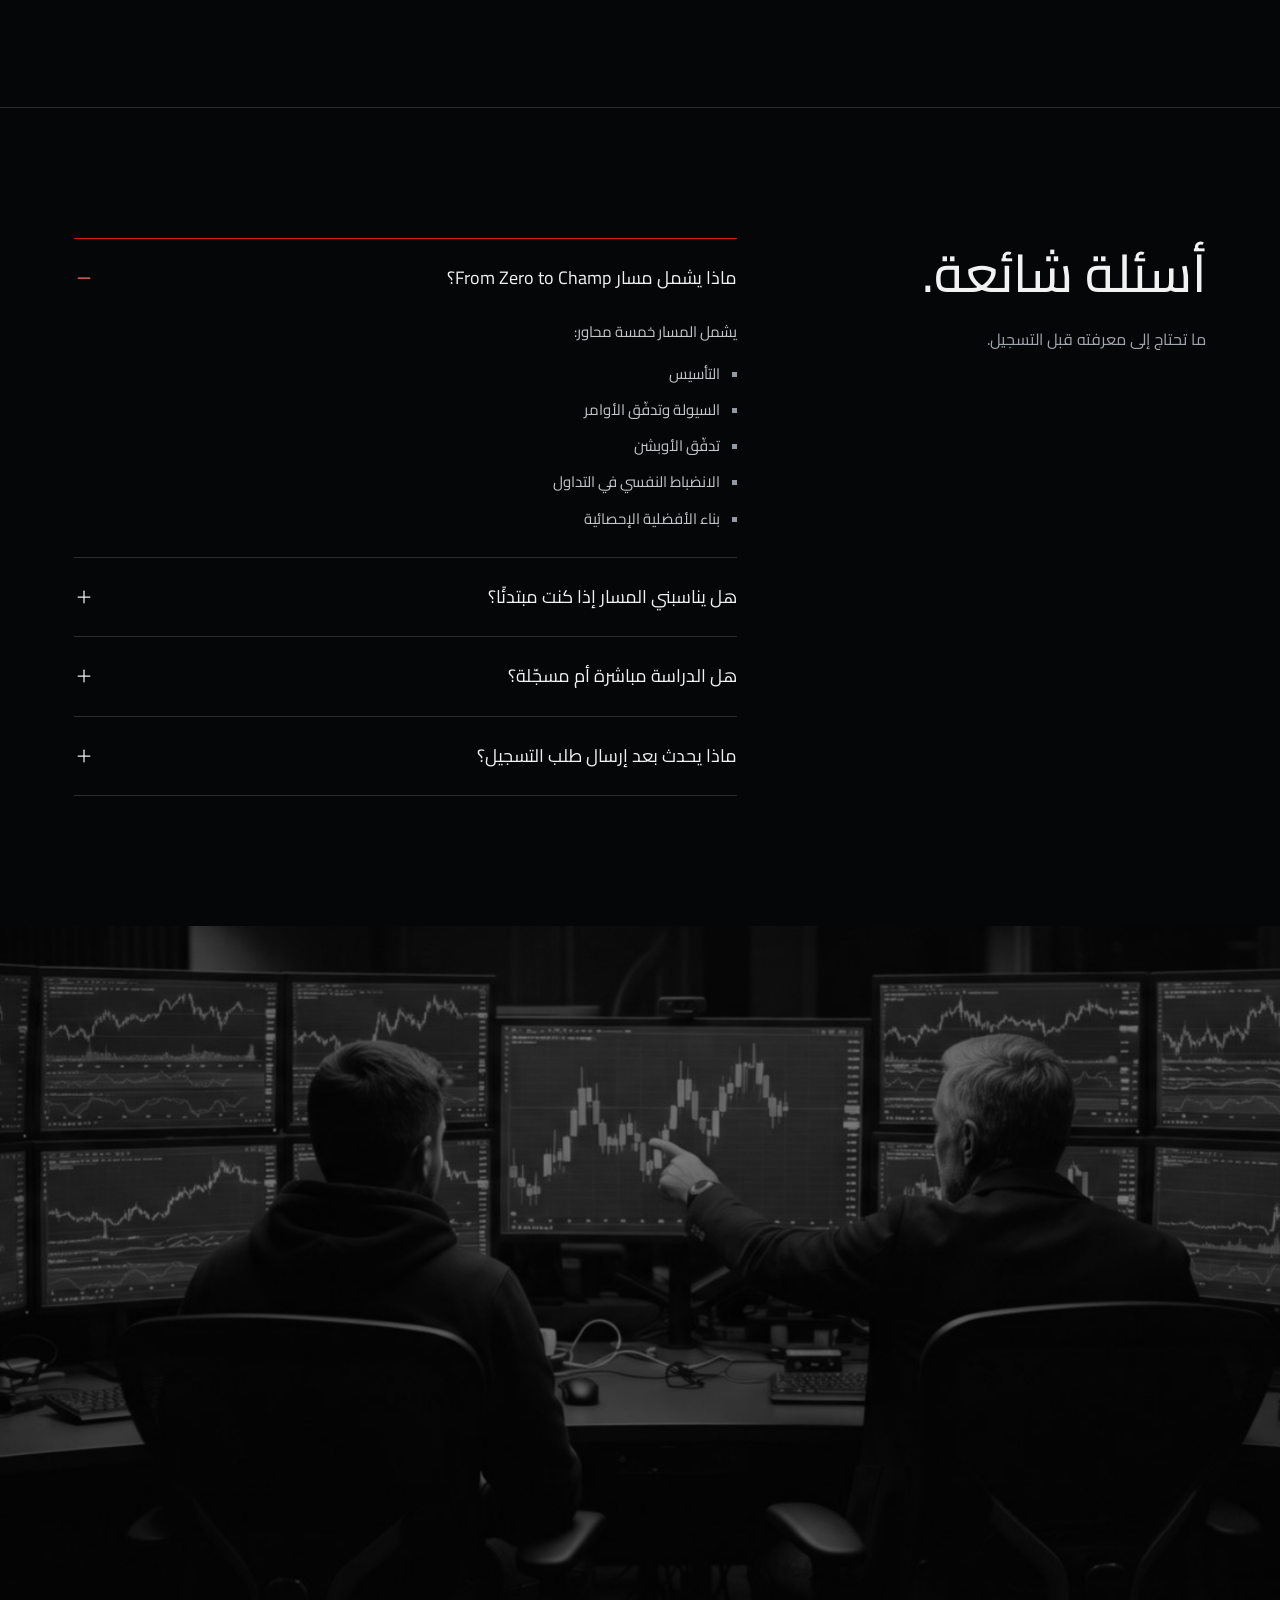
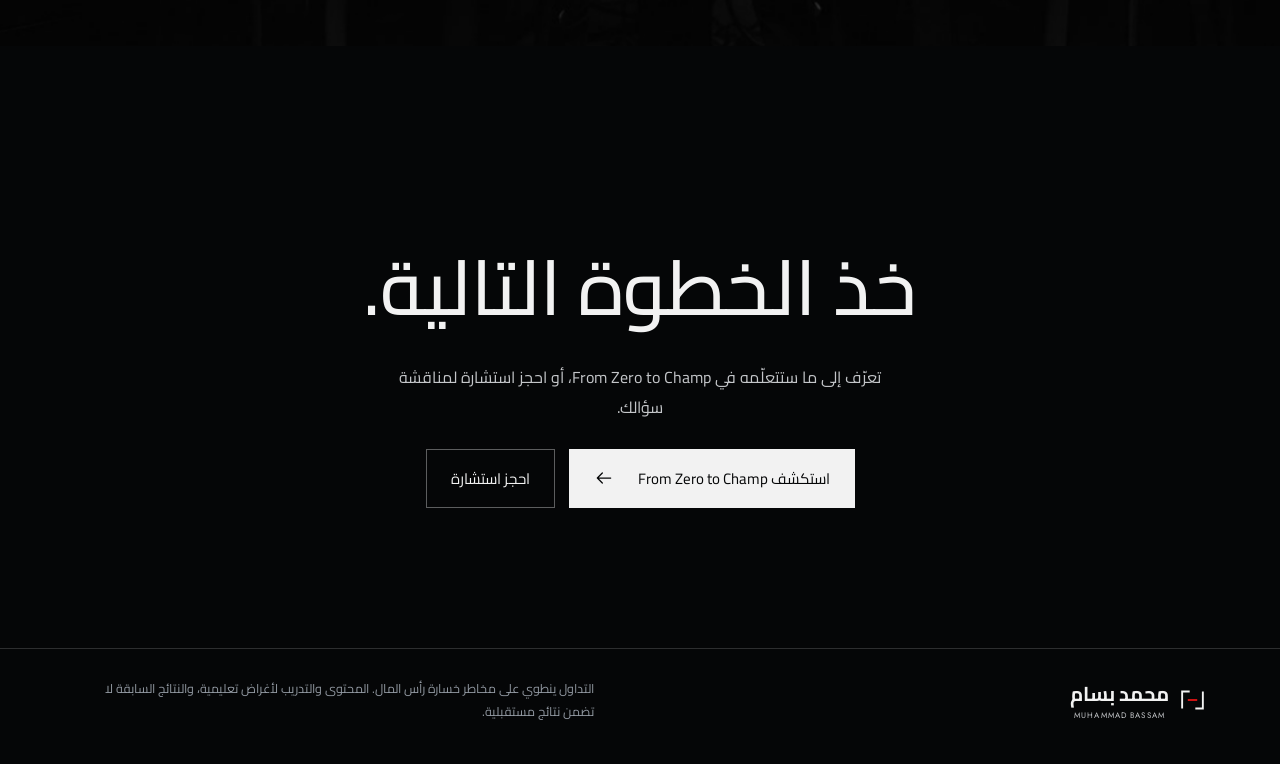
==== commit 195bbafd: "Merge pull request #1 from ebroo89/codex/reviewed-site-handoff-2026-11-06 Complete bilingual site, c" ====
--- a/index.html
+++ b/index.html
@@ -13,9 +13,8 @@
 <link rel="stylesheet" href="edge.css">
 <link rel="stylesheet" href="market-section.css">
 <link rel="stylesheet" href="courses.css">
+<link rel="stylesheet" href="learning-guide.css">
 <link rel="stylesheet" href="brand.css">
-<link rel="stylesheet" href="pay.css">
-<link rel="stylesheet" href="accents.css">
 </head>
 <body class="motion">
 <a class="skip-link" href="#main-content">انتقل إلى المحتوى</a>
@@ -26,7 +25,7 @@
   <div class="brand-group"><a href="index.html" class="lat" data-brand-name title="الصفحة الرئيسية">محمد بسام</a><button type="button" class="language-toggle" data-language-toggle translate="no" lang="en" aria-label="Switch to English">EN</button></div>
   <button class="nav-toggle" type="button" data-nav-toggle aria-expanded="false" aria-controls="site-links">القائمة</button>
   <div class="links" id="site-links" data-nav-links><a href="#reads">المنهج</a><a href="#programs">البرامج</a><a href="#edge">بناء الأفضلية</a></div>
-  <a href="#programs" class="apply-link">اختر برنامجك</a>
+  <a href="apply.html" class="apply-link">اختر برنامجك</a>
 </div></nav>
 
 <!-- 1 · Hero: pinned; the name opens up and hands over to the statement -->
@@ -153,7 +152,44 @@
       <div class="progs-top w">
         <div><h2>اختر طريقة التعلّم المناسبة لك.</h2><p class="programs-intro" data-programs-intro>تعلّم ضمن From Zero to Champ، أو اختر التدريب الخاص أو الاستشارة بحسب هدفك.</p></div>
         <div class="program-jump" role="group" aria-label="انتقل إلى برنامج"><button type="button" data-program-tab="group" aria-pressed="true">From Zero to Champ</button><button type="button" data-program-tab="private" aria-pressed="false">تدريب خاص</button><button type="button" data-program-tab="consult" aria-pressed="false">استشارات</button><button type="button" data-program-tab="indicator" aria-pressed="false">مؤشرات</button></div>
-
+<details class="learning-guide" data-learning-guide>
+  <summary>
+    <span>ساعدني أختار<small>سؤالان لتحديد نقطة البداية</small></span>
+    <svg viewBox="0 0 24 24" aria-hidden="true"><path d="m6 9 6 6 6-6"/></svg>
+  </summary>
+  <form class="learning-guide-form" novalidate>
+    <fieldset data-guide-question>
+      <legend tabindex="-1">أين أنت الآن في التداول؟</legend>
+      <div class="guide-options guide-experience">
+        <label><input type="radio" name="guide-experience" value="new"><span>أبدأ من الصفر</span></label>
+        <label><input type="radio" name="guide-experience" value="basic"><span>أعرف الأساسيات</span></label>
+        <label><input type="radio" name="guide-experience" value="experienced"><span>لدي خبرة في التطبيق</span></label>
+      </div>
+    </fieldset>
+    <fieldset data-guide-question hidden>
+      <legend tabindex="-1">ما الذي تريد العمل عليه؟</legend>
+      <div class="guide-options">
+        <label><input type="radio" name="guide-goal" value="foundations"><span>أرتّب أساسياتي</span></label>
+        <label><input type="radio" name="guide-goal" value="orderflow"><span>أقرأ السيولة وتدفّق الأوامر</span></label>
+        <label><input type="radio" name="guide-goal" value="options"><span>أفهم تدفّق الأوبشن</span></label>
+        <label><input type="radio" name="guide-goal" value="quant"><span>أختبر نظامًا وأطوّر أتمتته</span></label>
+        <label><input type="radio" name="guide-goal" value="private"><span>أتعلّم بشكل فردي</span></label>
+        <label><input type="radio" name="guide-goal" value="consult"><span>أناقش سؤالًا محدّدًا</span></label>
+      </div>
+    </fieldset>
+    <section class="guide-result" data-guide-result hidden aria-live="polite">
+      <p>نقطة البداية المقترحة لك</p>
+      <h3 data-guide-title tabindex="-1"></h3>
+      <p data-guide-reason></p>
+      <small>اقتراح مبدئي مبني على إجاباتك. راجع المحتوى والمتطلبات قبل التسجيل.</small>
+      <button type="button" class="b-solid" data-guide-open>استكشف هذا الخيار</button>
+    </section>
+    <div class="guide-controls">
+      <button type="button" class="b-ghost" data-guide-back hidden>رجوع</button>
+      <button type="submit" class="b-solid" data-guide-next disabled>متابعة</button>
+    </div>
+  </form>
+</details>
 
       </div>
       <div class="progs-deck">
@@ -201,9 +237,9 @@
           </div>
           <div class="prog-foot">
             <div class="prog-price"><span>سعر التدريب</span><div class="course-offer-line"><s dir="ltr" data-private-original>$10,000</s><span class="course-discount" data-private-discount>خصم نحو 20%</span></div><b dir="ltr" data-price="private">$7,990</b></div>
-            <a class="pay-button pay-button-main" data-pay-link data-pay-offer="private" data-private-pay href="pay.html?offer=private" hidden><span>نسّق موعدًا قادمًا</span></a>
-            </div>
-          <p class="service-terms">بعد طلبك نتواصل معك على واتساب، وننسّق محاور التدريب وعدد الجلسات ومدتها والموعد والدفع.</p>
+            <a class="prog-cta" data-private-apply href="apply.html#private"><span data-private-action>نسّق موعدًا قادمًا</span><span aria-hidden="true">←</span></a>
+          </div>
+          <p class="service-terms">ننسّق محاور التدريب وعدد الجلسات ومدتها ونطاق المتابعة قبل تأكيد الموعد.</p>
         </div>
       </article>
       <article class="prog on service-panel" data-program-panel="consult" hidden>
@@ -214,10 +250,10 @@
           <p class="consult-duration"><span aria-hidden="true">◷</span> <span>مدة الاستشارة 90 دقيقة</span></p>
           <p>احجز جلسة خاصة لطرح سؤالك أو مناقشة الموضوع الذي يشغلك في التداول. نخصّص الوقت لما تريد فهمه، ونراجع معًا ما لديك من أفكار أو أمثلة.</p>
           <div class="service-fit"><h4>قبل الجلسة</h4><p>حدّد ما تريد مناقشته، وجهّز سؤالك وأي مثال أو ملاحظات تساعد على توضيحه.</p></div>
-          <div class="service-fit"><h4>ماذا يحدث بعد الحجز؟</h4><p>تختار موعدك وتترك بياناتك، ثم نتواصل معك على واتساب لتأكيد التفاصيل.</p></div>
+          <div class="service-fit"><h4>ماذا يحدث بعد التسجيل؟</h4><p>بعد التسجيل، يتواصل معك أحد أفراد الفريق لجمع المعلومات اللازمة وتنسيق موعد الجلسة.</p></div>
           <div class="prog-foot">
             <div class="prog-price"><span>السعر</span><b data-price="consult"></b></div>
-            <a class="pay-button pay-button-main" data-pay-link data-pay-offer="consult" data-pay-target="book" href="book.html"><span>احجز موعدك</span></a>
+            <a class="prog-cta" data-consult-apply href="apply.html#consult">احجز استشارة<span aria-hidden="true">←</span></a>
           </div>
           <p class="service-terms">ينسّق الفريق معك الموعد وما يلزم تحضيره قبل الجلسة.</p>
         </div>
@@ -240,19 +276,6 @@
           <p class="service-terms">سجّل اهتمامك لتصلك تفاصيل الإتاحة ومتطلبات الاستخدام عند الإطلاق.</p>
         </div>
       </article>
-      </div>
-    </div>
-  </section>
-
-  <!-- Not sure which programme fits? A direct WhatsApp chat with the support team (shown only once a number is set in config.js). -->
-  <section class="help-sec" data-help hidden aria-labelledby="help-title">
-    <div class="w">
-      <div class="help-box">
-        <div class="help-copy">
-          <h2 id="help-title">لست متأكدًا أي برنامج يناسبك؟</h2>
-          <p>راسل فريق الدعم على واتساب، وسيردّ عليك ويساعدك على اختيار الأنسب لمستواك وهدفك.</p>
-        </div>
-        <a class="help-button" data-help-whatsapp href="#" rel="noopener noreferrer"><svg viewBox="0 0 24 24" aria-hidden="true" focusable="false"><path d="M4 20l1.3-4.2A8 8 0 1 1 8.4 18.8L4 20z"/><path d="M9.2 9.3c.2 2.2 2.3 4.3 4.5 4.5l1.2-1.1-1.7-1-.8.6c-.7-.3-1.4-1-1.7-1.7l.6-.8-1-1.7-1.1 1.2z"/></svg><span>تواصل معنا على واتساب</span></a>
       </div>
     </div>
   </section>
@@ -275,8 +298,8 @@
         <div class="faq-answer"><p>تجمع الدراسة بين لقاءات مباشرة ومحتوى مسجّل، مع متابعة جماعية.</p></div>
       </details>
       <details class="faq-item">
-        <summary><span>كيف أسجّل؟</span><svg class="faq-icon" viewBox="0 0 24 24" aria-hidden="true" focusable="false"><path d="M5 12H19"/><path class="faq-plus" d="M12 5V19"/></svg></summary>
-        <div class="faq-answer"><p>افتح صفحة المسار واقرأ محتواه، ثم اضغط «سجّل الآن» واترك بياناتك. يصلنا طلبك، وللدفع تواصل معنا على واتساب. لا يتم أي دفع عبر الموقع.</p></div>
+        <summary><span>ماذا يحدث بعد إرسال طلب التسجيل؟</span><svg class="faq-icon" viewBox="0 0 24 24" aria-hidden="true" focusable="false"><path d="M5 12H19"/><path class="faq-plus" d="M12 5V19"/></svg></summary>
+        <div class="faq-answer"><p>يتواصل معك الفريق لاستكمال التسجيل وتوضيح الخطوة التالية.</p></div>
       </details>
     </div>
   </div></section>
@@ -291,7 +314,7 @@
     <p class="up">تعرّف إلى ما ستتعلّمه في From Zero to Champ، أو احجز استشارة لمناقشة سؤالك.</p>
     <div class="end-actions up">
       <a href="course.html?course=champ&amp;lang=ar" class="end-primary"><span>استكشف From Zero to Champ</span><svg viewBox="0 0 24 24" aria-hidden="true" focusable="false"><path d="M20 12H4M10 6L4 12L10 18"/></svg></a>
-      <a href="book.html?lang=ar" class="end-secondary">احجز استشارة</a>
+      <a href="apply.html?lang=ar#consult" class="end-secondary">احجز استشارة</a>
     </div>
   </section>
 </main>
@@ -306,9 +329,9 @@
 <script src="site-visibility.js"></script>
 <script src="visibility.js"></script>
 <script src="app.js"></script>
-<script src="pay.js"></script>
 <script src="translations.js"></script>
 <script src="i18n.js"></script>
+<script src="learning-guide.js"></script>
 <script src="motion.js"></script>
 <script src="edge.js"></script>
 <script src="market-surface-motion.js"></script>
--- a/learning-guide.css
+++ b/learning-guide.css
@@ -0,0 +1,34 @@
+/* Optional guidance stays inside the current programme section. */
+.learning-guide { border-block:1px solid var(--line); margin-top:24px; }
+.learning-guide > summary { display:flex; align-items:center; justify-content:space-between; gap:24px; min-height:74px; padding:14px 0; cursor:pointer; list-style:none; color:var(--ink); font-size:17px; }
+.learning-guide > summary::-webkit-details-marker { display:none; }
+.learning-guide > summary small { display:block; margin-top:2px; color:var(--mid); font-size:12px; }
+.learning-guide > summary svg { width:22px; height:22px; flex:none; fill:none; stroke:currentColor; stroke-width:1.5; transition:transform .2s; }
+.learning-guide[open] > summary svg { transform:rotate(180deg); }
+.learning-guide-form { max-width:840px; padding:14px 0 28px; }
+.learning-guide-form fieldset { border:0; min-width:0; }
+.learning-guide-form legend { font-size:23px; font-weight:500; padding:0; margin-bottom:18px; }
+.guide-options { display:grid; grid-template-columns:repeat(2,minmax(0,1fr)); gap:10px; }
+.guide-experience { grid-template-columns:repeat(3,minmax(0,1fr)); }
+.guide-options label { display:flex; align-items:center; gap:12px; min-height:58px; padding:12px 14px; border:1px solid var(--line); color:var(--ink2); cursor:pointer; font-size:14px; line-height:1.7; }
+.guide-options label:has(input:checked) { border-color:var(--ink2); color:var(--ink); background:var(--bg2); }
+.guide-options input { width:16px; height:16px; flex:none; accent-color:var(--red); }
+.guide-controls { display:flex; justify-content:flex-end; align-items:center; gap:12px; margin-top:22px; }
+.guide-controls [data-guide-back] { margin-inline-end:auto; }
+.guide-controls button:disabled { opacity:.4; cursor:default; }
+.guide-result { max-width:620px; }
+.guide-result > p:first-child { font-size:13px; color:var(--mid); }
+.guide-result h3 { font-size:29px; font-weight:500; line-height:1.45; margin:6px 0 12px; }
+.guide-result [data-guide-reason] { color:var(--ink2); font-size:16px; line-height:1.9; }
+.guide-result small { display:block; color:var(--mid); font-size:12px; line-height:1.8; margin-top:15px; }
+.guide-result [data-guide-open] { margin-top:22px; }
+.guide-result:not([hidden]) + .guide-controls { justify-content:flex-start; }
+@media (max-width:600px) {
+  .guide-options, .guide-experience { grid-template-columns:1fr; }
+  .learning-guide-form legend { font-size:21px; }
+  .guide-result h3 { font-size:25px; }
+  .guide-result [data-guide-open] { width:100%; }
+}
+@media (prefers-reduced-motion:reduce) {
+  .learning-guide > summary svg { transition:none; }
+}
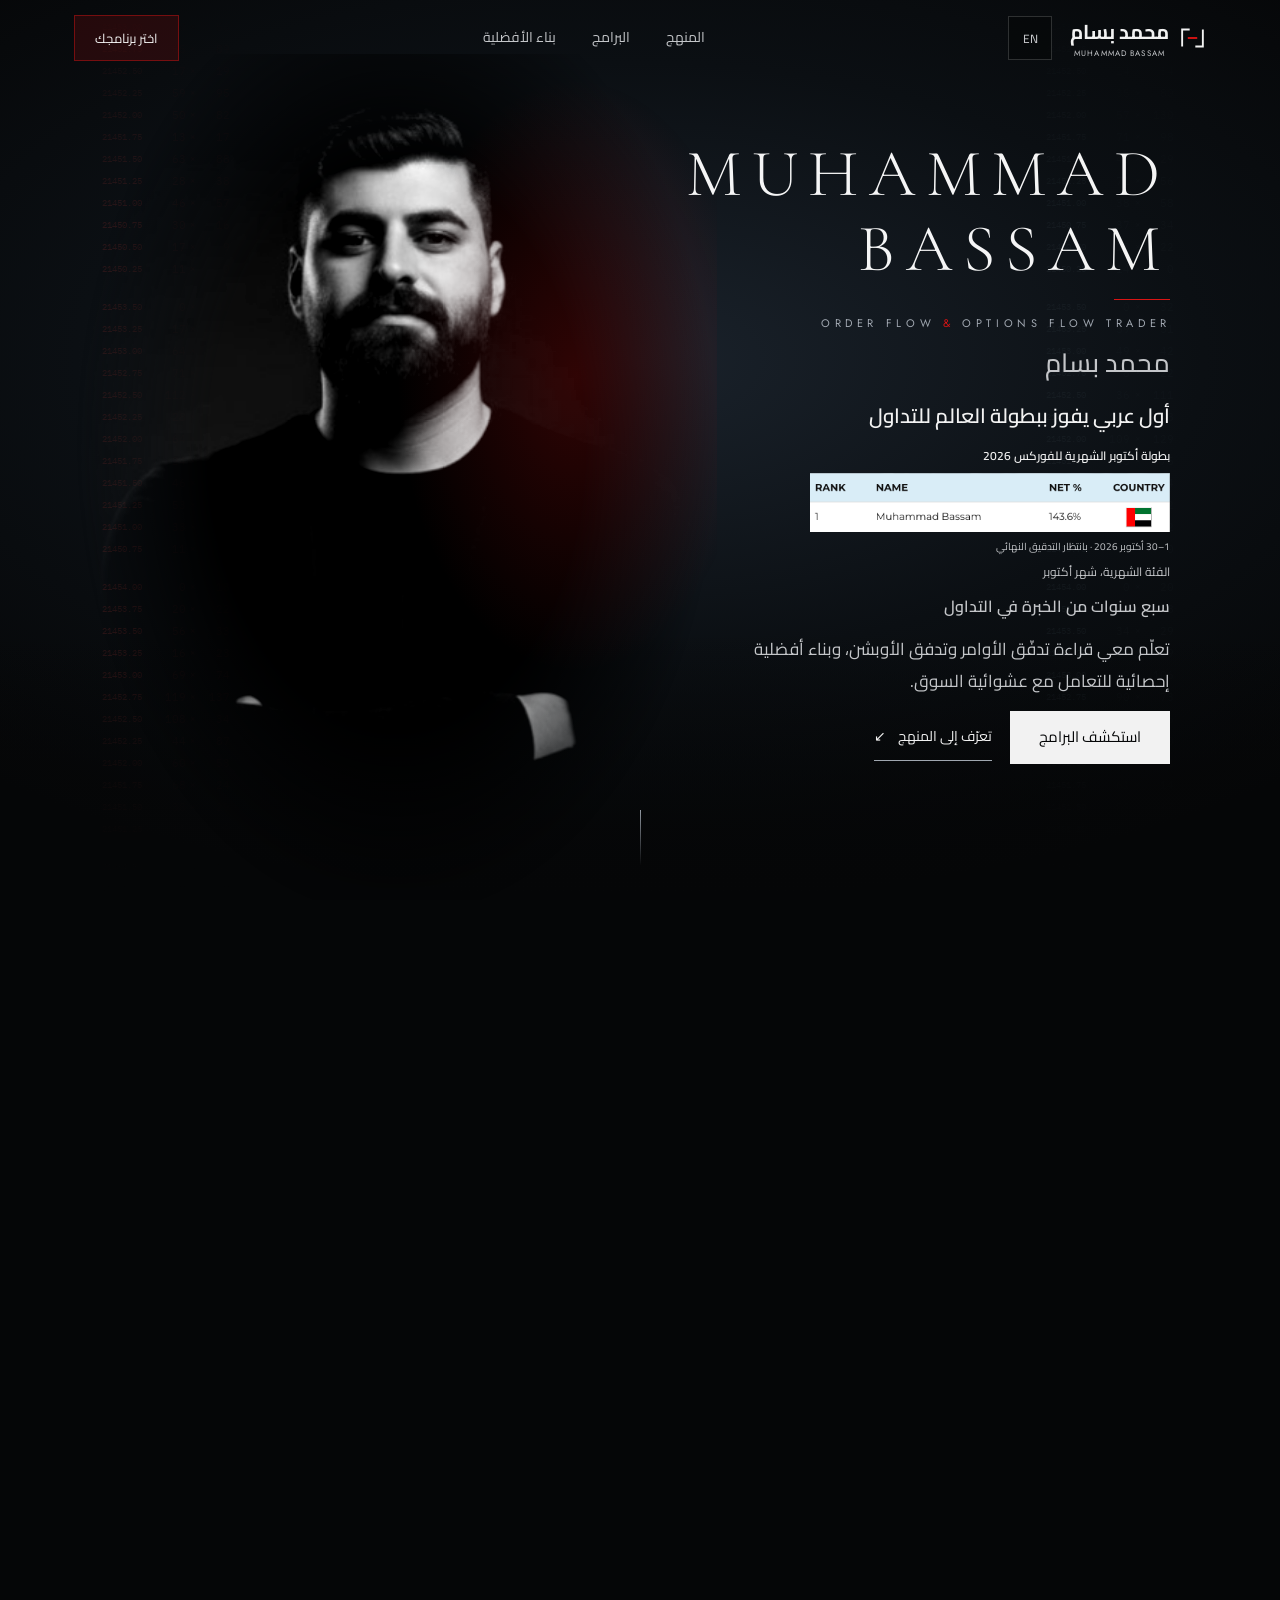
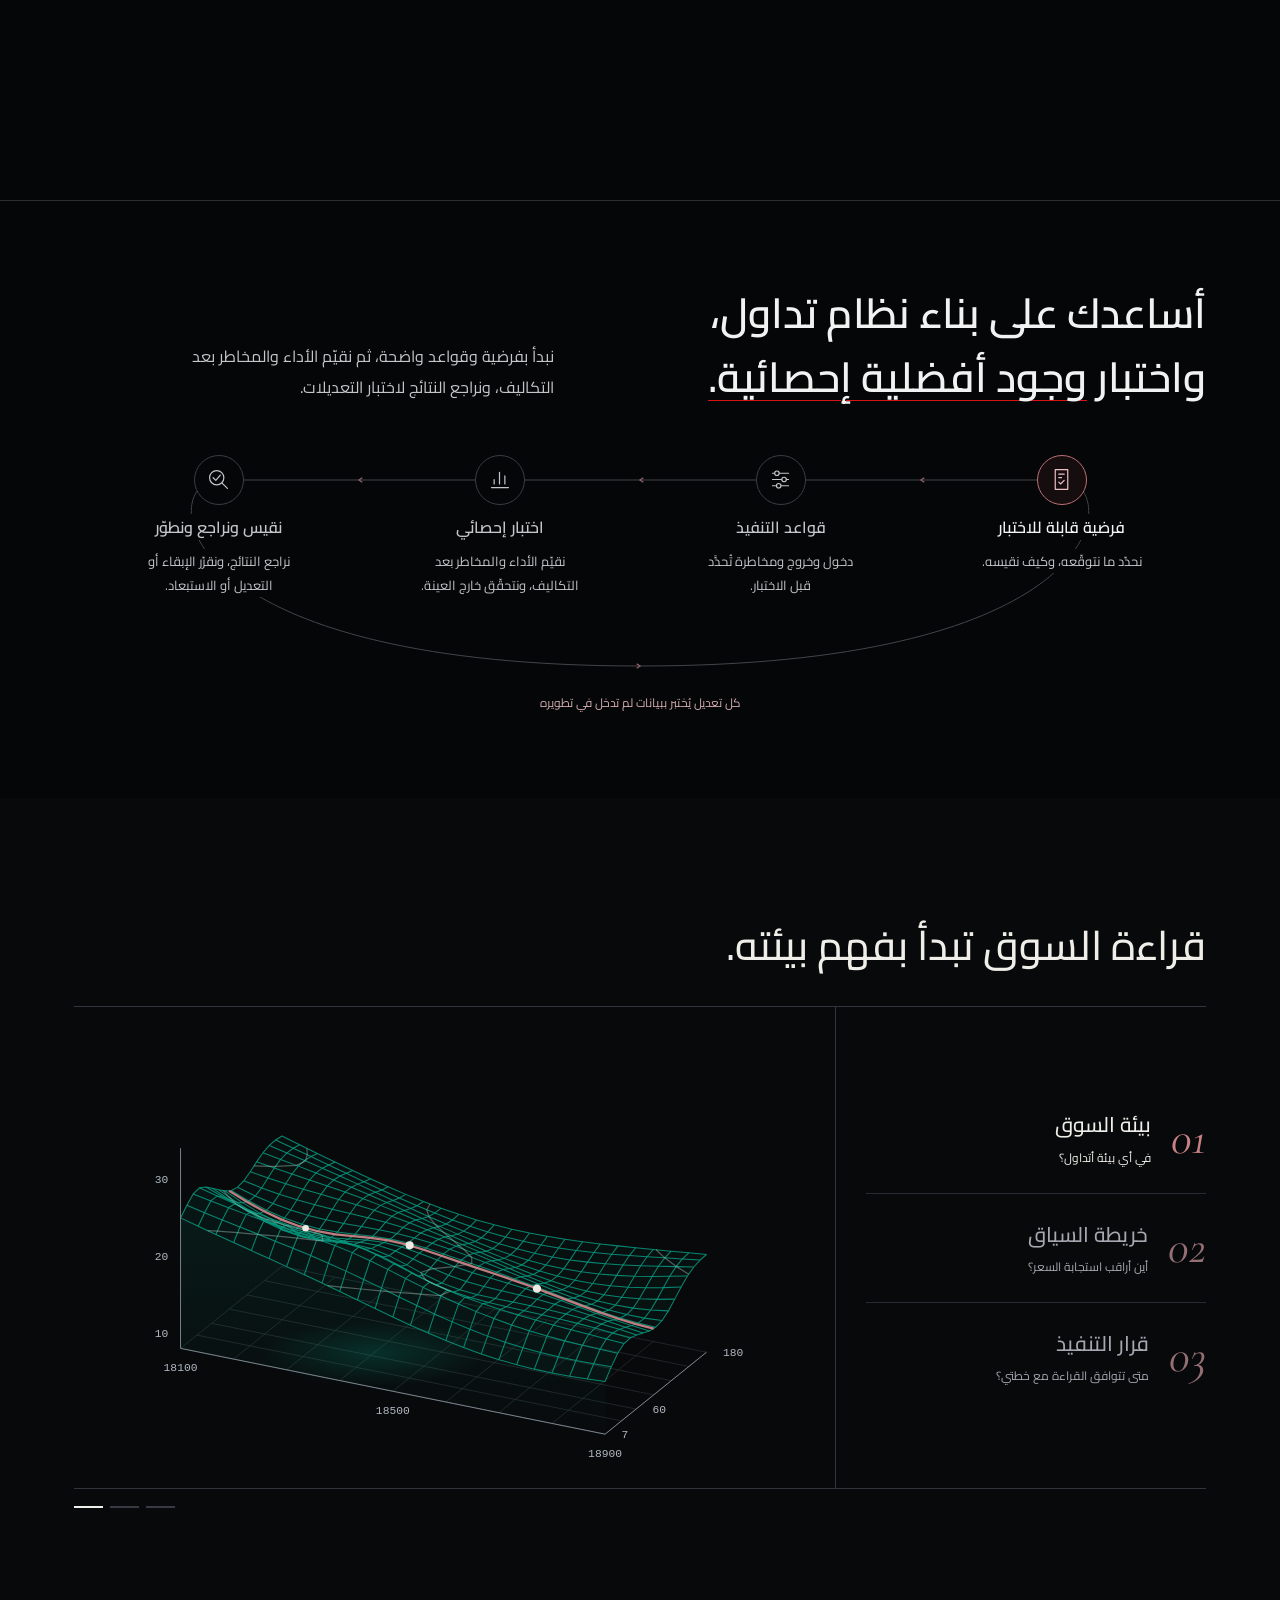
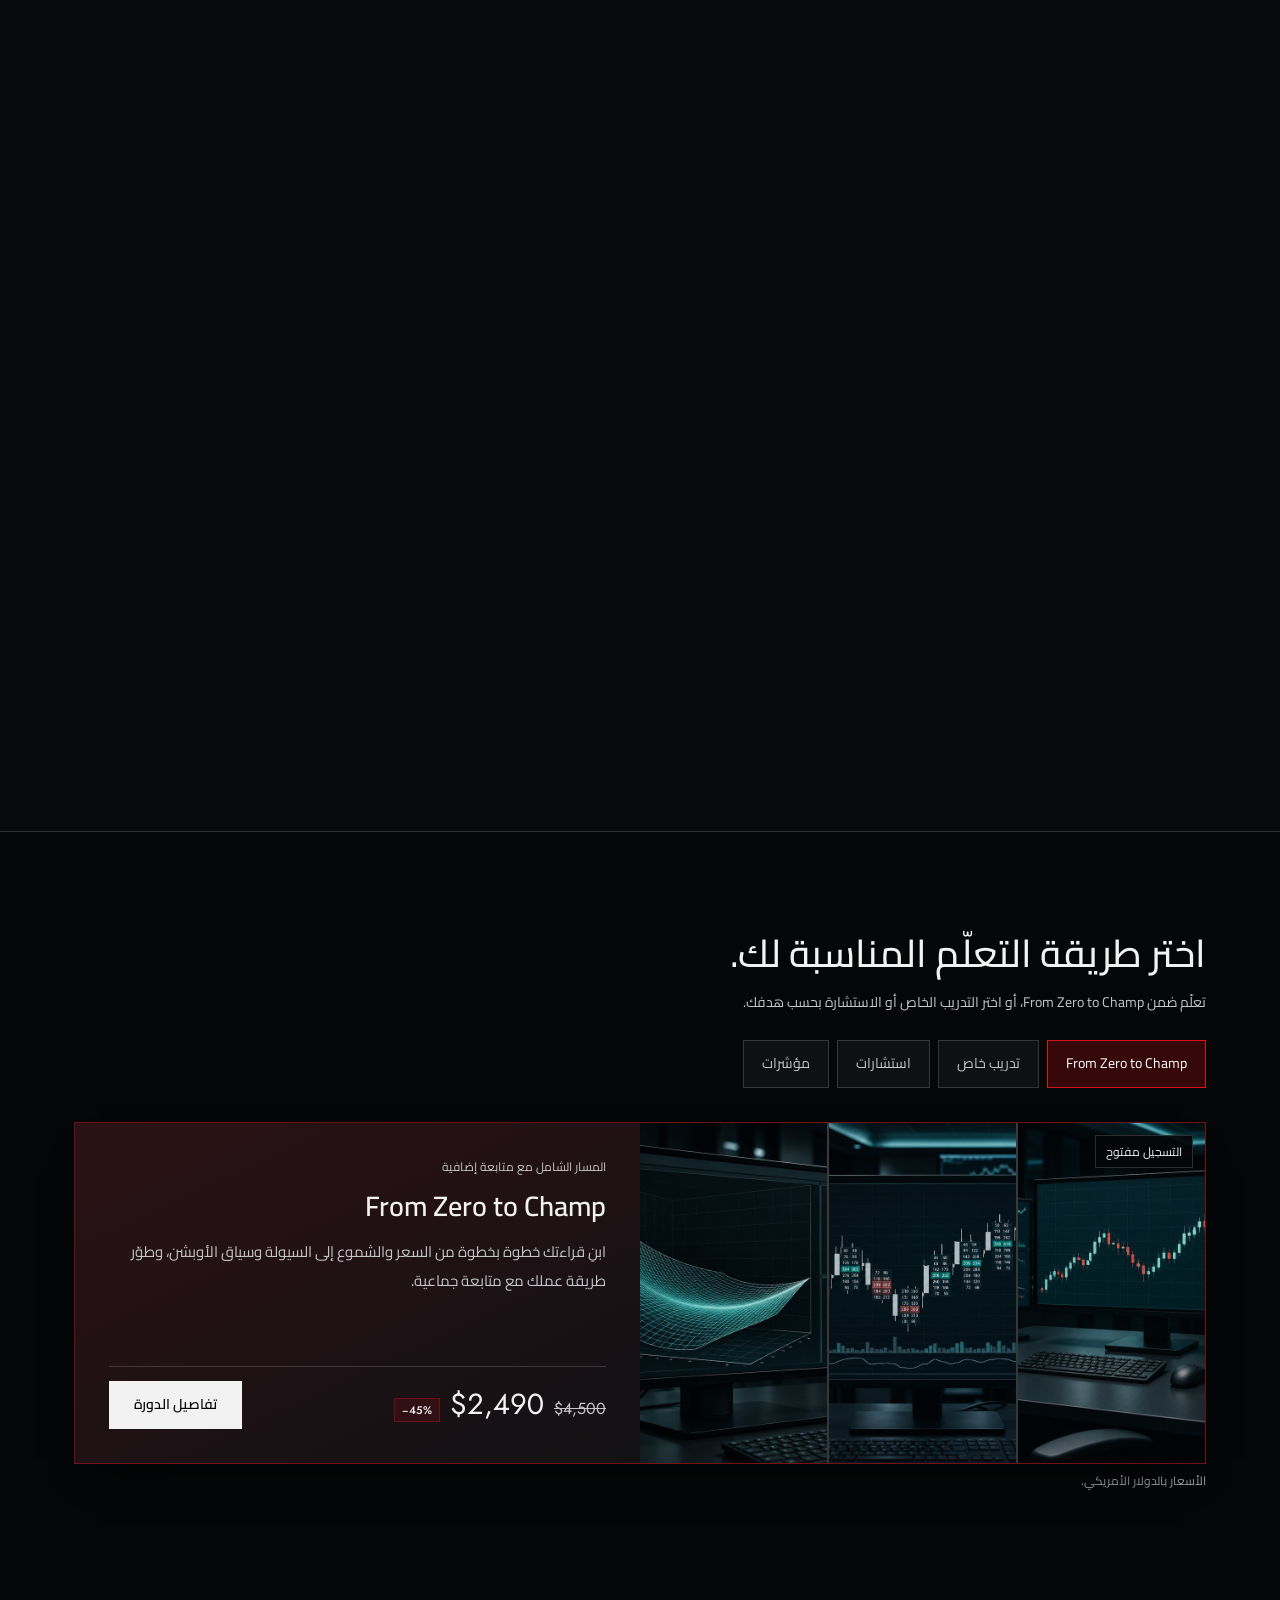
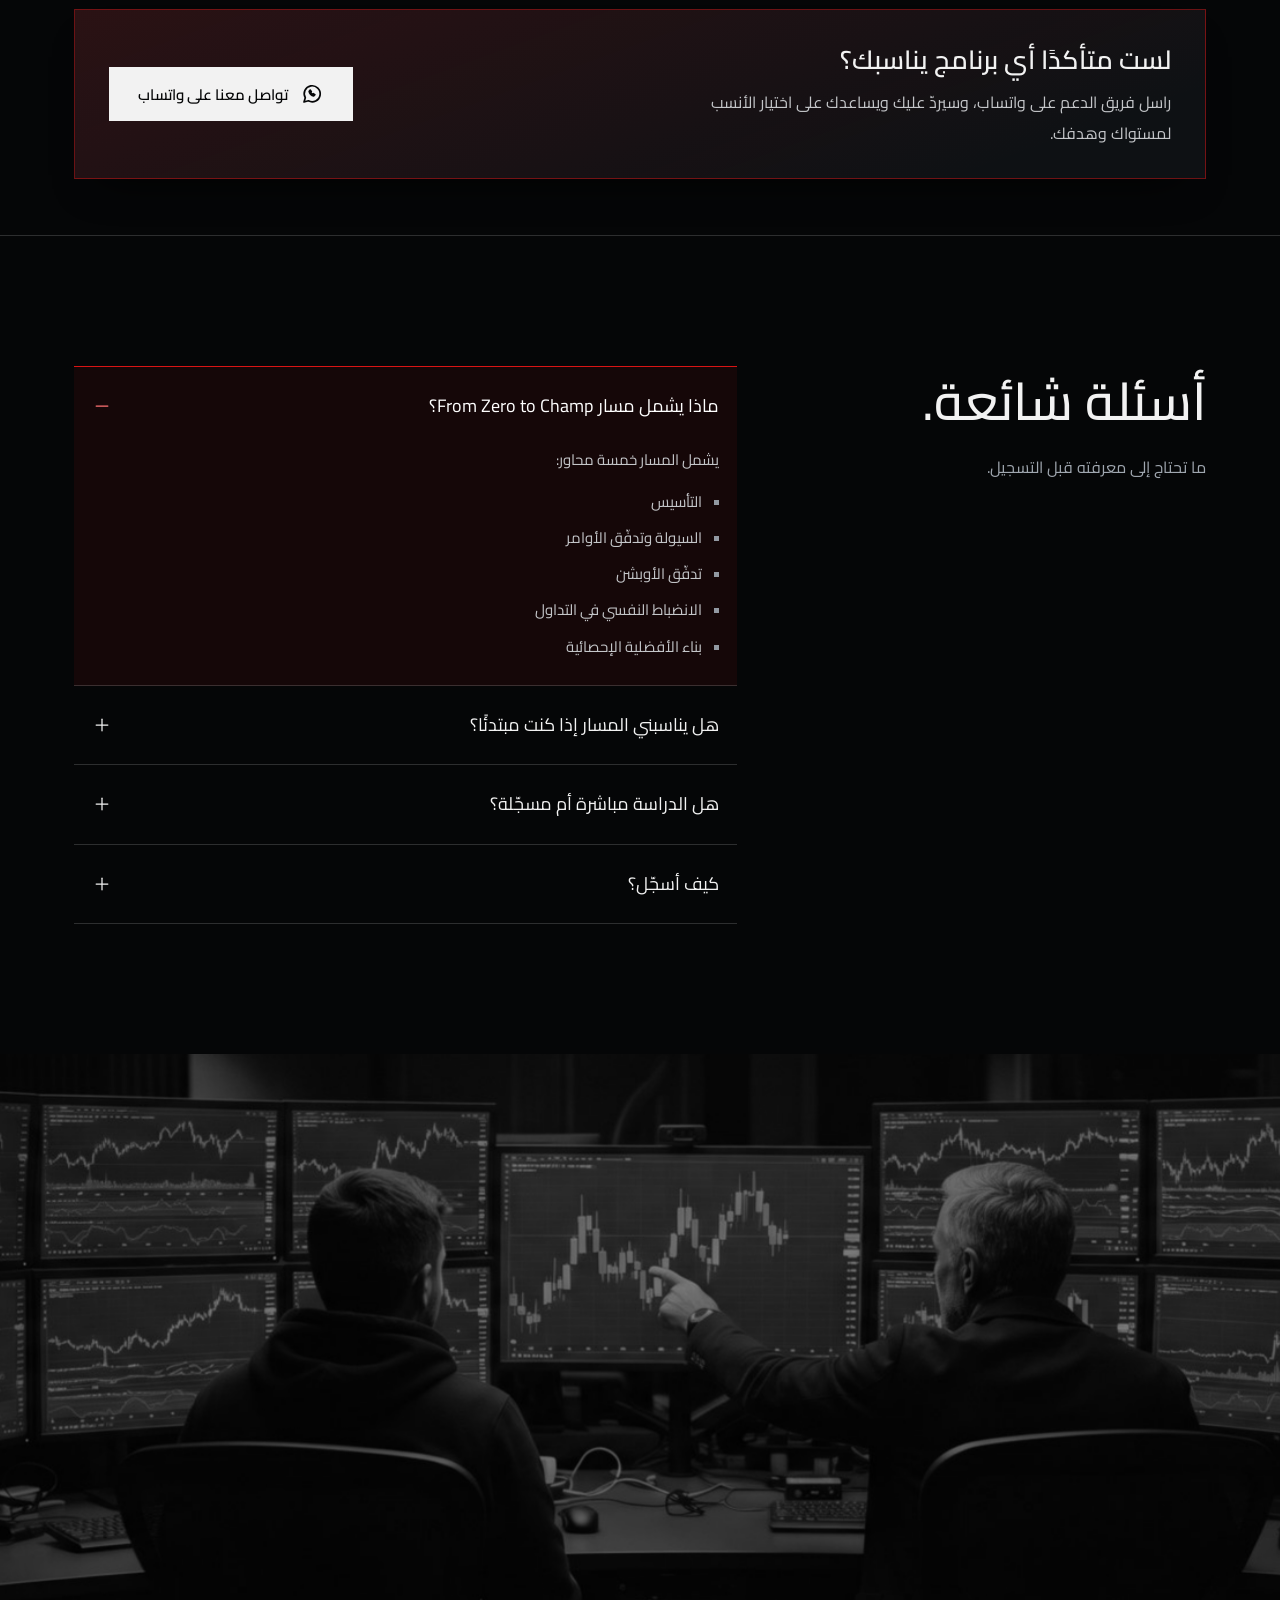
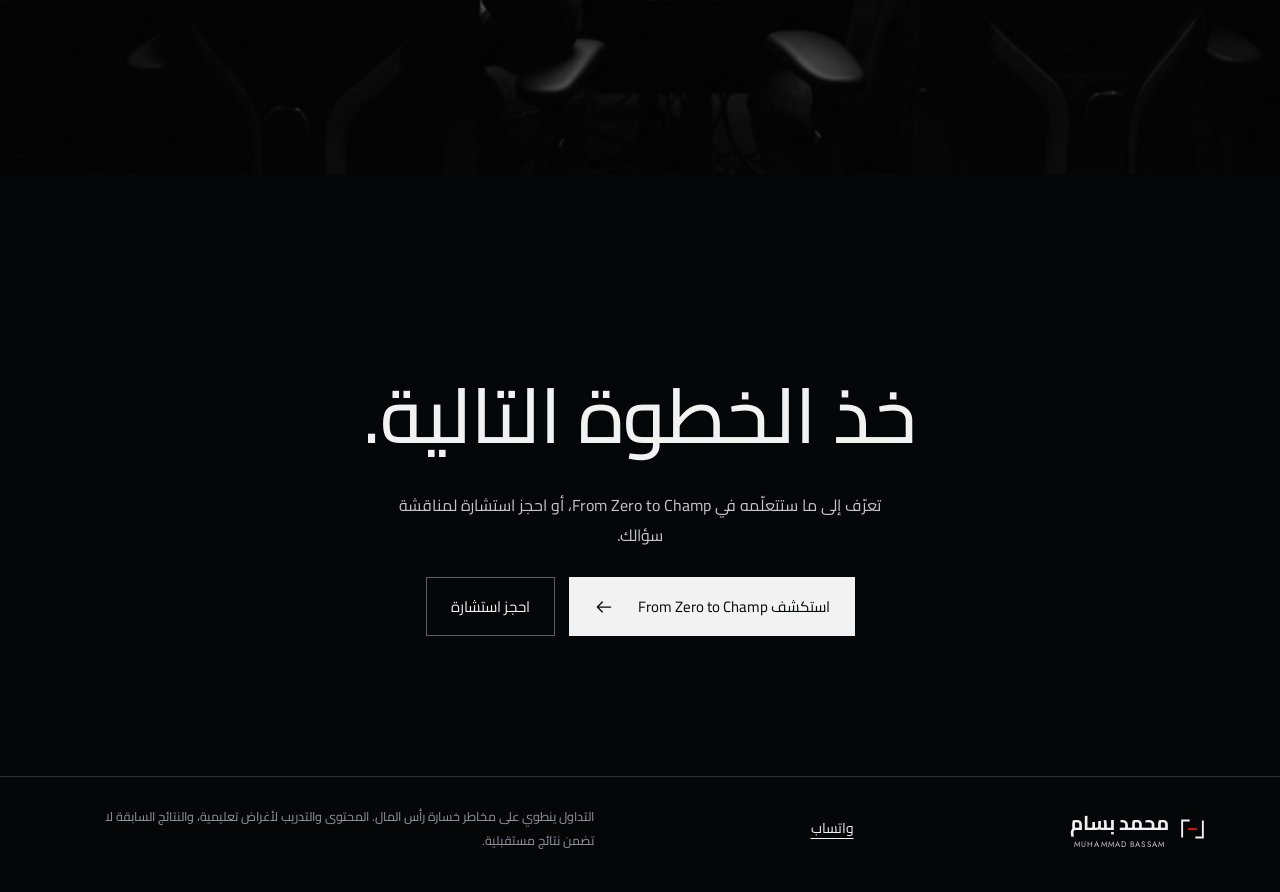
==== commit 1ae21320: "Merge pull request #2 from ebroo89/feature/crypto-payment Enrolment, consultation booking and WhatsA" ====
--- a/index.html
+++ b/index.html
@@ -13,8 +13,9 @@
 <link rel="stylesheet" href="edge.css">
 <link rel="stylesheet" href="market-section.css">
 <link rel="stylesheet" href="courses.css">
-<link rel="stylesheet" href="learning-guide.css">
 <link rel="stylesheet" href="brand.css">
+<link rel="stylesheet" href="pay.css">
+<link rel="stylesheet" href="accents.css">
 </head>
 <body class="motion">
 <a class="skip-link" href="#main-content">انتقل إلى المحتوى</a>
@@ -25,7 +26,7 @@
   <div class="brand-group"><a href="index.html" class="lat" data-brand-name title="الصفحة الرئيسية">محمد بسام</a><button type="button" class="language-toggle" data-language-toggle translate="no" lang="en" aria-label="Switch to English">EN</button></div>
   <button class="nav-toggle" type="button" data-nav-toggle aria-expanded="false" aria-controls="site-links">القائمة</button>
   <div class="links" id="site-links" data-nav-links><a href="#reads">المنهج</a><a href="#programs">البرامج</a><a href="#edge">بناء الأفضلية</a></div>
-  <a href="apply.html" class="apply-link">اختر برنامجك</a>
+  <a href="#programs" class="apply-link">اختر برنامجك</a>
 </div></nav>
 
 <!-- 1 · Hero: pinned; the name opens up and hands over to the statement -->
@@ -152,44 +153,7 @@
       <div class="progs-top w">
         <div><h2>اختر طريقة التعلّم المناسبة لك.</h2><p class="programs-intro" data-programs-intro>تعلّم ضمن From Zero to Champ، أو اختر التدريب الخاص أو الاستشارة بحسب هدفك.</p></div>
         <div class="program-jump" role="group" aria-label="انتقل إلى برنامج"><button type="button" data-program-tab="group" aria-pressed="true">From Zero to Champ</button><button type="button" data-program-tab="private" aria-pressed="false">تدريب خاص</button><button type="button" data-program-tab="consult" aria-pressed="false">استشارات</button><button type="button" data-program-tab="indicator" aria-pressed="false">مؤشرات</button></div>
-<details class="learning-guide" data-learning-guide>
-  <summary>
-    <span>ساعدني أختار<small>سؤالان لتحديد نقطة البداية</small></span>
-    <svg viewBox="0 0 24 24" aria-hidden="true"><path d="m6 9 6 6 6-6"/></svg>
-  </summary>
-  <form class="learning-guide-form" novalidate>
-    <fieldset data-guide-question>
-      <legend tabindex="-1">أين أنت الآن في التداول؟</legend>
-      <div class="guide-options guide-experience">
-        <label><input type="radio" name="guide-experience" value="new"><span>أبدأ من الصفر</span></label>
-        <label><input type="radio" name="guide-experience" value="basic"><span>أعرف الأساسيات</span></label>
-        <label><input type="radio" name="guide-experience" value="experienced"><span>لدي خبرة في التطبيق</span></label>
-      </div>
-    </fieldset>
-    <fieldset data-guide-question hidden>
-      <legend tabindex="-1">ما الذي تريد العمل عليه؟</legend>
-      <div class="guide-options">
-        <label><input type="radio" name="guide-goal" value="foundations"><span>أرتّب أساسياتي</span></label>
-        <label><input type="radio" name="guide-goal" value="orderflow"><span>أقرأ السيولة وتدفّق الأوامر</span></label>
-        <label><input type="radio" name="guide-goal" value="options"><span>أفهم تدفّق الأوبشن</span></label>
-        <label><input type="radio" name="guide-goal" value="quant"><span>أختبر نظامًا وأطوّر أتمتته</span></label>
-        <label><input type="radio" name="guide-goal" value="private"><span>أتعلّم بشكل فردي</span></label>
-        <label><input type="radio" name="guide-goal" value="consult"><span>أناقش سؤالًا محدّدًا</span></label>
-      </div>
-    </fieldset>
-    <section class="guide-result" data-guide-result hidden aria-live="polite">
-      <p>نقطة البداية المقترحة لك</p>
-      <h3 data-guide-title tabindex="-1"></h3>
-      <p data-guide-reason></p>
-      <small>اقتراح مبدئي مبني على إجاباتك. راجع المحتوى والمتطلبات قبل التسجيل.</small>
-      <button type="button" class="b-solid" data-guide-open>استكشف هذا الخيار</button>
-    </section>
-    <div class="guide-controls">
-      <button type="button" class="b-ghost" data-guide-back hidden>رجوع</button>
-      <button type="submit" class="b-solid" data-guide-next disabled>متابعة</button>
-    </div>
-  </form>
-</details>
+
 
       </div>
       <div class="progs-deck">
@@ -237,9 +201,9 @@
           </div>
           <div class="prog-foot">
             <div class="prog-price"><span>سعر التدريب</span><div class="course-offer-line"><s dir="ltr" data-private-original>$10,000</s><span class="course-discount" data-private-discount>خصم نحو 20%</span></div><b dir="ltr" data-price="private">$7,990</b></div>
-            <a class="prog-cta" data-private-apply href="apply.html#private"><span data-private-action>نسّق موعدًا قادمًا</span><span aria-hidden="true">←</span></a>
-          </div>
-          <p class="service-terms">ننسّق محاور التدريب وعدد الجلسات ومدتها ونطاق المتابعة قبل تأكيد الموعد.</p>
+            <a class="pay-button pay-button-main" data-pay-link data-pay-offer="private" data-private-pay href="pay.html?offer=private" hidden><span>نسّق موعدًا قادمًا</span></a>
+            </div>
+          <p class="service-terms">بعد طلبك نتواصل معك على واتساب، وننسّق محاور التدريب وعدد الجلسات ومدتها والموعد والدفع.</p>
         </div>
       </article>
       <article class="prog on service-panel" data-program-panel="consult" hidden>
@@ -250,10 +214,10 @@
           <p class="consult-duration"><span aria-hidden="true">◷</span> <span>مدة الاستشارة 90 دقيقة</span></p>
           <p>احجز جلسة خاصة لطرح سؤالك أو مناقشة الموضوع الذي يشغلك في التداول. نخصّص الوقت لما تريد فهمه، ونراجع معًا ما لديك من أفكار أو أمثلة.</p>
           <div class="service-fit"><h4>قبل الجلسة</h4><p>حدّد ما تريد مناقشته، وجهّز سؤالك وأي مثال أو ملاحظات تساعد على توضيحه.</p></div>
-          <div class="service-fit"><h4>ماذا يحدث بعد التسجيل؟</h4><p>بعد التسجيل، يتواصل معك أحد أفراد الفريق لجمع المعلومات اللازمة وتنسيق موعد الجلسة.</p></div>
+          <div class="service-fit"><h4>ماذا يحدث بعد الحجز؟</h4><p>تختار موعدك وتترك بياناتك، ثم نتواصل معك على واتساب لتأكيد التفاصيل.</p></div>
           <div class="prog-foot">
             <div class="prog-price"><span>السعر</span><b data-price="consult"></b></div>
-            <a class="prog-cta" data-consult-apply href="apply.html#consult">احجز استشارة<span aria-hidden="true">←</span></a>
+            <a class="pay-button pay-button-main" data-pay-link data-pay-offer="consult" data-pay-target="book" href="book.html"><span>احجز موعدك</span></a>
           </div>
           <p class="service-terms">ينسّق الفريق معك الموعد وما يلزم تحضيره قبل الجلسة.</p>
         </div>
@@ -276,6 +240,19 @@
           <p class="service-terms">سجّل اهتمامك لتصلك تفاصيل الإتاحة ومتطلبات الاستخدام عند الإطلاق.</p>
         </div>
       </article>
+      </div>
+    </div>
+  </section>
+
+  <!-- Not sure which programme fits? A direct WhatsApp chat with the support team (shown only once a number is set in config.js). -->
+  <section class="help-sec" data-help hidden aria-labelledby="help-title">
+    <div class="w">
+      <div class="help-box">
+        <div class="help-copy">
+          <h2 id="help-title">لست متأكدًا أي برنامج يناسبك؟</h2>
+          <p>راسل فريق الدعم على واتساب، وسيردّ عليك ويساعدك على اختيار الأنسب لمستواك وهدفك.</p>
+        </div>
+        <a class="help-button" data-help-whatsapp href="#" rel="noopener noreferrer"><svg viewBox="0 0 24 24" aria-hidden="true" focusable="false"><path d="M4 20l1.3-4.2A8 8 0 1 1 8.4 18.8L4 20z"/><path d="M9.2 9.3c.2 2.2 2.3 4.3 4.5 4.5l1.2-1.1-1.7-1-.8.6c-.7-.3-1.4-1-1.7-1.7l.6-.8-1-1.7-1.1 1.2z"/></svg><span>تواصل معنا على واتساب</span></a>
       </div>
     </div>
   </section>
@@ -298,8 +275,8 @@
         <div class="faq-answer"><p>تجمع الدراسة بين لقاءات مباشرة ومحتوى مسجّل، مع متابعة جماعية.</p></div>
       </details>
       <details class="faq-item">
-        <summary><span>ماذا يحدث بعد إرسال طلب التسجيل؟</span><svg class="faq-icon" viewBox="0 0 24 24" aria-hidden="true" focusable="false"><path d="M5 12H19"/><path class="faq-plus" d="M12 5V19"/></svg></summary>
-        <div class="faq-answer"><p>يتواصل معك الفريق لاستكمال التسجيل وتوضيح الخطوة التالية.</p></div>
+        <summary><span>كيف أسجّل؟</span><svg class="faq-icon" viewBox="0 0 24 24" aria-hidden="true" focusable="false"><path d="M5 12H19"/><path class="faq-plus" d="M12 5V19"/></svg></summary>
+        <div class="faq-answer"><p>افتح صفحة المسار واقرأ محتواه، ثم اضغط «سجّل الآن» واترك بياناتك. يصلنا طلبك، وللدفع تواصل معنا على واتساب. لا يتم أي دفع عبر الموقع.</p></div>
       </details>
     </div>
   </div></section>
@@ -314,7 +291,7 @@
     <p class="up">تعرّف إلى ما ستتعلّمه في From Zero to Champ، أو احجز استشارة لمناقشة سؤالك.</p>
     <div class="end-actions up">
       <a href="course.html?course=champ&amp;lang=ar" class="end-primary"><span>استكشف From Zero to Champ</span><svg viewBox="0 0 24 24" aria-hidden="true" focusable="false"><path d="M20 12H4M10 6L4 12L10 18"/></svg></a>
-      <a href="apply.html?lang=ar#consult" class="end-secondary">احجز استشارة</a>
+      <a href="book.html?lang=ar" class="end-secondary">احجز استشارة</a>
     </div>
   </section>
 </main>
@@ -329,9 +306,9 @@
 <script src="site-visibility.js"></script>
 <script src="visibility.js"></script>
 <script src="app.js"></script>
+<script src="pay.js"></script>
 <script src="translations.js"></script>
 <script src="i18n.js"></script>
-<script src="learning-guide.js"></script>
 <script src="motion.js"></script>
 <script src="edge.js"></script>
 <script src="market-surface-motion.js"></script>
--- a/pay.css
+++ b/pay.css
@@ -0,0 +1,32 @@
+/* Enrolment page (pay.html: details, then pay via WhatsApp) and the enrol buttons on other pages. Nothing is paid on the site. */
+.pay-progress { grid-template-columns:repeat(2,1fr); }
+.pay-transfer .legend { font:500 38px/1.3 "Cairo",sans-serif; }
+.pay-facts { display:grid; grid-template-columns:1fr 1fr; gap:20px 40px; }
+.pay-facts div { display:grid; gap:4px; padding-bottom:14px; border-bottom:1px solid var(--line); }
+.pay-facts dt { font-size:13px; color:var(--mid); }
+.pay-facts dd { font:400 26px "Jost",sans-serif; color:var(--ink); text-align:start; }
+html[dir="rtl"] .pay-facts dd { text-align:right; }
+.pay-wallet { display:grid; gap:12px; justify-items:start; padding:24px; border:1px solid var(--line); background:var(--bg2); }
+.pay-wallet-label { font-size:13px; color:var(--mid); }
+.pay-test-notice { border-color:var(--red); }
+.pay-rules { list-style:none; display:grid; gap:10px; color:var(--ink2); font-size:14.5px; }
+.pay-rules li { position:relative; padding-inline-start:20px; }
+.pay-rules li::before { content:""; position:absolute; inset-inline-start:0; top:.8em; width:8px; height:1px; background:var(--red); }
+.pay-sum-note { font-size:13px !important; }
+.pay-sent { color:var(--ink); font-size:16px; }
+.pay-sent[hidden] { display:none; }
+.pay-whatsapp { margin-top:4px; }
+/* Enrol button: a clearly visible button for each priced offer. */
+.pay-button { position:relative; z-index:2; display:flex; width:fit-content; align-items:center; justify-content:center; gap:12px; min-height:50px; margin-top:18px; margin-inline-start:auto; padding:12px 24px; border:1px solid var(--red); background:rgba(217,20,20,.1); color:var(--ink); font:600 15px/1.4 "Cairo",sans-serif; transition:background .3s, color .3s; }
+.pay-button:hover { background:var(--red); color:#fff; }
+.pay-button:focus-visible { outline:2px solid var(--ink); outline-offset:4px; }
+.pay-button[hidden] { display:none; }
+.course-card-pay { width:100%; margin-top:14px; }
+.ap-sum .pay-button { width:100%; margin-top:4px; }
+@media (max-width:760px) {
+  .pay-button { width:100%; }
+  .pay-facts { grid-template-columns:1fr; }
+  .pay-transfer .legend { font-size:30px; }
+  .pay-wallet { padding:18px; }
+  .pay-page .ap-sum .text-link, .pay-page .ap-sum .pay-sum-note { grid-column:1 / -1; justify-self:start; }
+}
--- a/accents.css
+++ b/accents.css
@@ -0,0 +1,98 @@
+/* Accent layer on the dark theme. Reading text stays on black; everything you can act on or pay for
+   (tabs, offers, prices, choices, form fields, FAQ rows) sits on a lifted surface, and the offer itself
+   carries a translucent tint of the brand red. Loaded after the page styles on every public page. */
+:root {
+  --surface:#0e1114;
+  --surface-2:#14181c;
+  --tint:rgba(217,20,20,.07);
+  --tint-2:rgba(217,20,20,.14);
+  --tint-3:rgba(217,20,20,.24);
+  --red-line:rgba(217,20,20,.45);
+  --lift:0 22px 44px -26px rgba(0,0,0,.95);
+}
+
+/* Navigation call to action */
+#nav .apply-link { border-color:var(--red-line); background:var(--tint-2); color:var(--ink); }
+#nav .apply-link:hover { background:var(--red); border-color:var(--red); color:#fff; }
+
+/* Programme switcher: a segmented control instead of bare text */
+#programs .program-jump { gap:8px; }
+.program-jump button { padding:10px 18px; border:1px solid var(--line); background:var(--surface); color:var(--ink2); font-size:14px; transition:background .2s, border-color .2s, color .2s; }
+.program-jump button:hover { border-color:rgba(255,255,255,.34); color:var(--ink); }
+.program-jump button[aria-pressed="true"], .program-jump button[aria-current="true"] { border-color:var(--red); background:var(--tint-3); color:#fff; }
+
+/* Course offer card */
+.course-card { background:linear-gradient(155deg, var(--tint-2), var(--tint) 42%, transparent 78%), var(--surface); border-color:var(--red-line); box-shadow:var(--lift); }
+@media (hover:hover) { .course-card:hover { border-color:var(--red); box-shadow:0 26px 50px -24px rgba(0,0,0,.95); } }
+.course-card-footer a.course-card-action { padding:10px 24px; background:var(--ink); color:var(--bg); border:1px solid var(--ink); font-weight:600; transition:background .2s, color .2s; }
+.course-card-footer a.course-card-action:hover { background:transparent; color:var(--ink); border-color:var(--ink); }
+
+/* Price + action block on service panels and the course page */
+#programs .service-panel .prog-foot, .course-catalog .prog-foot { max-width:none; padding:20px 22px; background:var(--tint); border:1px solid var(--red-line); }
+.prog-foot:has(.pay-button) { flex-wrap:wrap; }
+.prog-foot .pay-button { flex:1 0 100%; width:100%; margin:4px 0 0; }
+/* Button labels must not mirror in English: style.css flips every span inside .prog-cta (to turn the ← arrows). */
+.prog-cta > .cta-label, .prog-cta:hover > .cta-label, html[lang="en"] .prog-cta > .cta-label { transform:none; }
+
+/* Course page: the single enrolment box, after the curriculum */
+.course-enroll { margin-top:72px; padding:32px; background:linear-gradient(160deg, var(--tint-2), var(--tint) 45%, transparent 85%), var(--surface); border:1px solid var(--red-line); box-shadow:var(--lift); scroll-margin-top:100px; }
+.course-enroll h2 { font:600 28px/1.4 "Cairo",sans-serif; color:var(--ink); margin:0; }
+.course-enroll:lang(en) h2 { font-family:"Jost",sans-serif; font-weight:500; }
+.course-enroll > p { margin-top:10px; color:var(--ink2); line-height:1.9; max-width:62ch; }
+.course-page .course-enroll .prog-foot { margin-top:22px; padding:0; background:none; border:0; }
+/* Consultation: booking and paying are one action */
+.prog-foot .pay-button-main { flex:none; width:auto; margin:0; margin-inline-start:auto; }
+.service-fit { padding:16px 18px; background:var(--surface); border:1px solid var(--line); }
+.service-fit + .service-fit { margin-top:0; }
+.private-schedule { padding:18px; background:var(--surface); border:1px solid var(--line); }
+.private-month { background:var(--surface-2); }
+.private-month[aria-pressed="true"] { border-color:var(--red); background:var(--tint-3); }
+.private-month[aria-pressed="true"] .private-month-track { background:var(--red); }
+
+/* Help band: a direct WhatsApp chat when the visitor is unsure which programme fits */
+.help-sec { padding:8px 0 56px; }
+.help-box { display:flex; align-items:center; justify-content:space-between; gap:28px 40px; padding:30px 34px; background:linear-gradient(160deg, var(--tint-2), var(--tint) 45%, transparent 85%), var(--surface); border:1px solid var(--red-line); box-shadow:var(--lift); }
+.help-copy h2 { font:600 26px/1.5 "Cairo",sans-serif; color:var(--ink); margin:0; text-wrap:balance; }
+.help-copy p { margin-top:8px; max-width:56ch; color:var(--ink2); line-height:1.9; }
+.help-button { flex:none; display:inline-flex; align-items:center; gap:12px; min-height:54px; padding:12px 28px; background:var(--ink); color:var(--bg); border:1px solid var(--ink); font:600 15px/1.4 "Cairo",sans-serif; transition:background .2s, color .2s; }
+.help-button b { font:400 14px "Jost",sans-serif; opacity:.75; margin-inline-start:4px; white-space:nowrap; }
+.help-button svg { width:24px; height:24px; fill:none; stroke:currentColor; stroke-width:1.7; stroke-linecap:round; stroke-linejoin:round; }
+.help-button:hover { background:transparent; color:var(--ink); }
+.help-button:focus-visible { outline:2px solid var(--ink); outline-offset:4px; }
+.help-sec[hidden] { display:none; }
+
+/* FAQ rows */
+.faq-item summary { padding-inline:18px; transition:background .2s; }
+.faq-item summary:hover { background:var(--surface); color:var(--ink); }
+.faq-item[open] { background:var(--tint); }
+.faq-item[open] summary { color:#fff; }
+.faq-answer { padding-inline:18px; }
+
+/* Application and payment pages */
+.pick span { background:var(--surface); }
+.pick input:checked + span { box-shadow:inset 0 0 0 1px var(--red); }
+.f input:not([type="checkbox"]):not([type="radio"]), .f textarea { padding:12px 14px; background:var(--surface); border:1px solid var(--line); }
+.f select { padding-top:12px; padding-bottom:12px; padding-inline-start:14px; background-color:var(--surface); border:1px solid var(--line); }
+.f input:focus, .f select:focus, .f textarea:focus { border-color:var(--red-line); background-color:var(--surface-2); }
+.ap-sum { padding:22px; background:var(--surface); border:1px solid var(--line); border-top-color:var(--red-line); }
+.pay-facts div { padding:16px 18px; background:var(--tint); border:1px solid var(--red-line); }
+.pay-wallet { background:linear-gradient(160deg, var(--tint-2), transparent 70%), var(--surface); border-color:var(--red-line); }
+
+@media (max-width:600px) {
+  #programs .service-panel .prog-foot .pay-button { flex:none; }
+  .prog-foot .pay-button-main { width:100%; }
+}
+@media (max-width:760px) {
+  .program-jump button { padding:9px 14px; }
+  #programs .service-panel .prog-foot, .course-catalog .prog-foot { padding:18px 16px; }
+  .ap-sum { padding:16px; }
+  .help-sec { padding-bottom:40px; }
+  .help-box { flex-direction:column; align-items:stretch; padding:22px 18px; }
+  .help-copy h2 { font-size:22px; }
+  .help-button { justify-content:center; }
+  .course-enroll { margin-top:52px; padding:22px 18px; }
+  .course-enroll h2 { font-size:24px; }
+}
+@media (prefers-reduced-motion:reduce) {
+  .program-jump button, .faq-item summary, .course-card-footer a.course-card-action, .help-button { transition:none; }
+}
